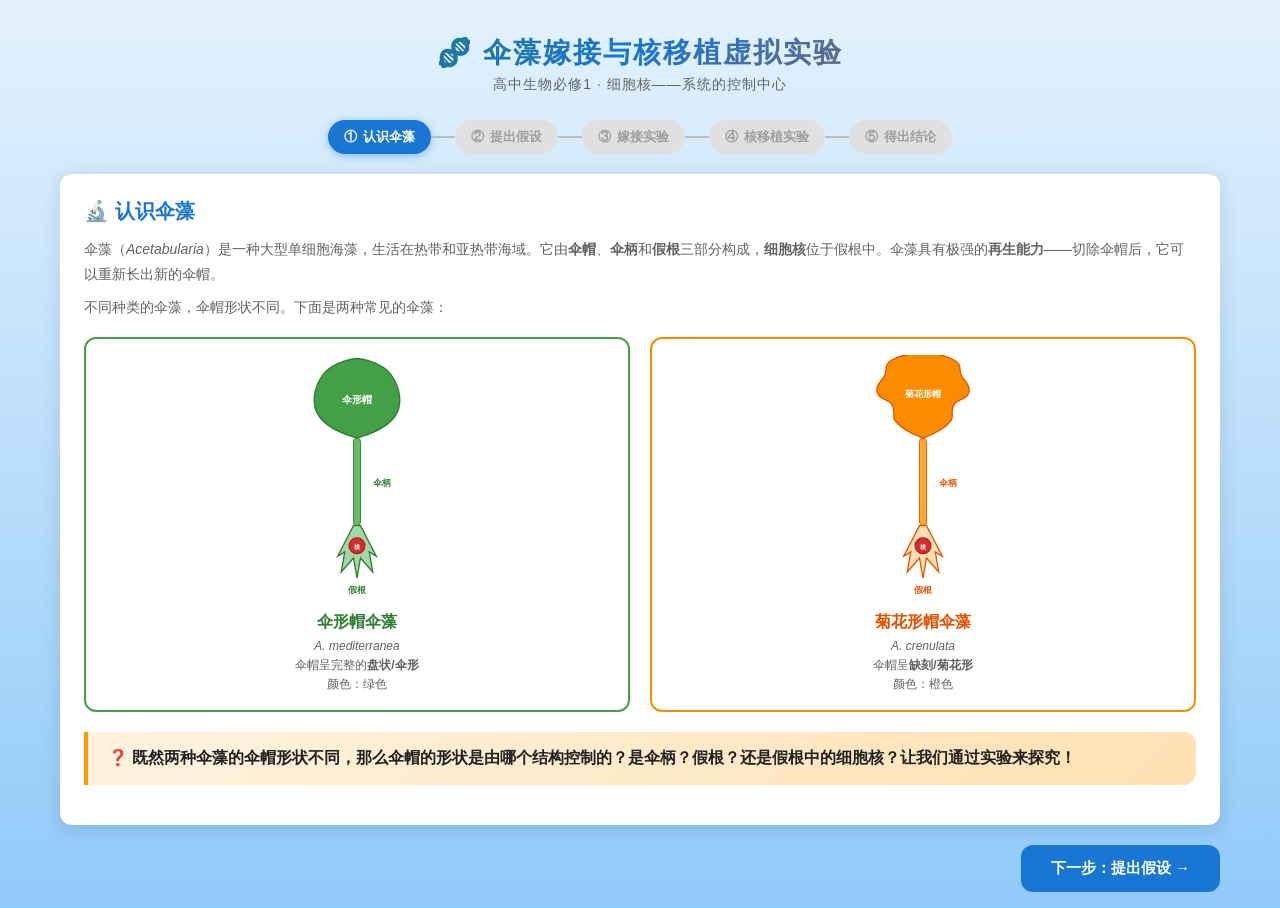
==== index.html @ 0ad78227 "Rename acetalabularia_experiment.html to index.html" ====
<!DOCTYPE html>
<html lang="zh-CN">
<head>
<meta charset="UTF-8">
<meta name="viewport" content="width=device-width, initial-scale=1.0">
<title>伞藻嫁接与核移植虚拟实验</title>
<style>
*{margin:0;padding:0;box-sizing:border-box}
:root{
  --med-primary:#43A047;--med-light:#A5D6A7;--med-dark:#2E7D32;
  --cren-primary:#FB8C00;--cren-light:#FFE0B2;--cren-dark:#E65100;
  --nucleus-color:#D32F2F;--nucleus-stroke:#B71C1C;
  --rhizoid-color:#8D6E63;--rhizoid-stroke:#5D4037;
  --stalk-med:#66BB6A;--stalk-cren:#FFA726;
  --bg-gradient:linear-gradient(180deg,#E3F2FD 0%,#BBDEFB 50%,#90CAF9 100%);
  --card-bg:#FFFFFF;--card-shadow:0 4px 20px rgba(0,0,0,0.12);
  --text-primary:#212121;--text-secondary:#616161;
  --accent:#1976D2;--accent-light:#42A5F5;
  --success:#4CAF50;--error:#F44336;--warning:#FF9800;
  --radius:12px;
}
body{
  font-family:"Microsoft YaHei","PingFang SC","Hiragino Sans GB",sans-serif;
  background:var(--bg-gradient);color:var(--text-primary);
  min-height:100vh;overflow-x:hidden;
}
#app{max-width:1200px;margin:0 auto;padding:16px 20px}
header{text-align:center;padding:18px 0 10px;position:relative}
header h1{
  font-size:28px;font-weight:700;
  background:linear-gradient(135deg,var(--med-dark),var(--accent),var(--cren-dark));
  -webkit-background-clip:text;-webkit-text-fill-color:transparent;
  background-clip:text;letter-spacing:2px;
}
header .subtitle{font-size:14px;color:var(--text-secondary);margin-top:4px;letter-spacing:1px}
#progress-bar{
  display:flex;align-items:center;justify-content:center;
  gap:0;margin:16px auto 20px;max-width:700px;
}
.step-item{
  display:flex;align-items:center;gap:6px;
  padding:8px 16px;border-radius:20px;
  font-size:13px;font-weight:600;cursor:pointer;
  transition:all .3s;background:#E0E0E0;color:#9E9E9E;
  user-select:none;
}
.step-item.active{background:var(--accent);color:#fff;box-shadow:0 2px 8px rgba(25,118,210,0.4)}
.step-item.completed{background:var(--success);color:#fff}
.step-connector{width:24px;height:2px;background:#BDBDBD;flex-shrink:0}
.step-connector.completed{background:var(--success)}
.phase{display:none;animation:fadeIn .4s ease}
.phase.active{display:block}
@keyframes fadeIn{from{opacity:0;transform:translateY(10px)}to{opacity:1;transform:translateY(0)}}
.card{
  background:var(--card-bg);border-radius:var(--radius);
  box-shadow:var(--card-shadow);padding:24px;margin-bottom:16px;
}
.card h2{font-size:20px;margin-bottom:12px;color:var(--accent);display:flex;align-items:center;gap:8px}
.card h3{font-size:16px;margin:12px 0 8px;color:var(--text-primary)}
.card p{font-size:14px;line-height:1.8;color:var(--text-secondary);margin-bottom:8px}
.intro-grid{display:grid;grid-template-columns:1fr 1fr;gap:20px;margin-top:16px}
.organism-card{
  border:2px solid #E0E0E0;border-radius:var(--radius);
  padding:16px;text-align:center;transition:all .3s;
}
.organism-card:hover{border-color:var(--accent);transform:translateY(-2px)}
.organism-card.med{border-color:var(--med-primary)}
.organism-card.cren{border-color:var(--cren-primary)}
.organism-card .name{font-size:16px;font-weight:700;margin:8px 0 4px}
.organism-card.med .name{color:var(--med-dark)}
.organism-card.cren .name{color:var(--cren-dark)}
.organism-card .desc{font-size:12px;color:var(--text-secondary);line-height:1.6}
.question-box{
  background:linear-gradient(135deg,#FFF3E0,#FFE0B2);
  border-left:4px solid var(--warning);border-radius:0 var(--radius) var(--radius) 0;
  padding:16px 20px;margin:16px 0;font-size:16px;font-weight:600;
}
.hypothesis-options{display:flex;flex-direction:column;gap:10px;margin:16px 0}
.hypothesis-opt{
  display:flex;align-items:center;gap:12px;
  padding:14px 18px;border:2px solid #E0E0E0;border-radius:var(--radius);
  cursor:pointer;transition:all .3s;font-size:15px;
}
.hypothesis-opt:hover{border-color:var(--accent-light);background:#E3F2FD}
.hypothesis-opt.selected{border-color:var(--accent);background:#E3F2FD;font-weight:600}
.hypothesis-opt .opt-letter{
  width:32px;height:32px;border-radius:50%;
  display:flex;align-items:center;justify-content:center;
  font-weight:700;font-size:14px;
  background:#E0E0E0;color:#757575;flex-shrink:0;
}
.hypothesis-opt.selected .opt-letter{background:var(--accent);color:#fff}
.hypothesis-feedback{
  padding:14px 18px;border-radius:var(--radius);
  margin-top:12px;font-size:14px;line-height:1.6;
  display:none;
}
.hypothesis-feedback.show{display:block}
.hypothesis-feedback.info{background:#E3F2FD;border:1px solid #90CAF9;color:#1565C0}
.hypothesis-feedback.correct{background:#E8F5E9;border:1px solid #A5D6A7;color:#2E7D32}
.experiment-area{position:relative}
.experiment-layout{display:grid;grid-template-columns:1fr 280px;gap:16px}
.svg-container{
  background:linear-gradient(180deg,#E8F5E9 0%,#C8E6C9 60%,#A5D6A7 100%);
  border-radius:var(--radius);border:2px solid #A5D6A7;
  position:relative;overflow:hidden;min-height:420px;
}
.svg-container svg{width:100%;height:100%}
.toolbar{
  display:flex;flex-direction:column;gap:10px;
}
.tool-btn{
  display:flex;align-items:center;gap:10px;
  padding:12px 16px;border:2px solid #E0E0E0;border-radius:var(--radius);
  cursor:pointer;transition:all .3s;background:#fff;font-size:14px;font-weight:600;
}
.tool-btn:hover{border-color:var(--accent-light);background:#E3F2FD}
.tool-btn.active{border-color:var(--accent);background:#E3F2FD;box-shadow:0 0 0 3px rgba(25,118,210,0.2)}
.tool-btn:disabled{opacity:0.4;cursor:not-allowed;pointer-events:none}
.tool-btn .tool-icon{font-size:22px}
.culture-btn{
  padding:14px;border:2px solid var(--success);border-radius:var(--radius);
  cursor:pointer;background:var(--success);color:#fff;
  font-size:16px;font-weight:700;transition:all .3s;
  display:flex;align-items:center;justify-content:center;gap:8px;
}
.culture-btn:hover{background:#388E3C;transform:scale(1.02)}
.culture-btn:disabled{background:#BDBDBD;border-color:#BDBDBD;cursor:not-allowed;transform:none}
.instruction-box{
  background:#FFF8E1;border:1px solid #FFE082;border-radius:var(--radius);
  padding:12px 16px;margin-top:12px;font-size:13px;line-height:1.6;
  color:#F57F17;
}
.instruction-box .step-indicator{
  display:inline-block;background:var(--warning);color:#fff;
  padding:2px 8px;border-radius:10px;font-size:11px;font-weight:700;
  margin-right:6px;
}
.feedback-toast{
  position:fixed;top:20px;left:50%;transform:translateX(-50%) translateY(-100px);
  padding:12px 24px;border-radius:var(--radius);font-size:14px;font-weight:600;
  z-index:1000;transition:transform .4s ease;box-shadow:0 4px 16px rgba(0,0,0,0.2);
}
.feedback-toast.show{transform:translateX(-50%) translateY(0)}
.feedback-toast.success{background:var(--success);color:#fff}
.feedback-toast.error{background:var(--error);color:#fff}
.feedback-toast.info{background:var(--accent);color:#fff}
.side-panel{display:flex;flex-direction:column;gap:12px}
.log-card{max-height:200px;overflow-y:auto}
.log-card table{width:100%;border-collapse:collapse;font-size:12px}
.log-card th{background:#E3F2FD;padding:6px 8px;text-align:left;font-weight:600;border-bottom:2px solid #90CAF9}
.log-card td{padding:5px 8px;border-bottom:1px solid #E0E0E0;vertical-align:top}
.log-card tr:last-child td{border-bottom:none}
.nav-buttons{display:flex;justify-content:space-between;margin-top:20px;gap:12px}
.nav-btn{
  padding:12px 28px;border:2px solid var(--accent);border-radius:var(--radius);
  cursor:pointer;font-size:15px;font-weight:600;transition:all .3s;
  background:transparent;color:var(--accent);
}
.nav-btn:hover{background:var(--accent);color:#fff}
.nav-btn.primary{background:var(--accent);color:#fff}
.nav-btn.primary:hover{background:#1565C0}
.nav-btn:disabled{opacity:0.4;cursor:not-allowed}
.conclusion-section{margin-top:16px}
.conclusion-question{
  background:#F3E5F5;border-left:4px solid #8E24AA;
  padding:14px 18px;border-radius:0 var(--radius) var(--radius) 0;
  margin:12px 0;font-size:15px;font-weight:600;
}
.conclusion-options{display:flex;flex-wrap:wrap;gap:8px;margin:10px 0}
.conclusion-opt{
  padding:10px 18px;border:2px solid #E0E0E0;border-radius:20px;
  cursor:pointer;font-size:14px;transition:all .3s;
}
.conclusion-opt:hover{border-color:#8E24AA;background:#F3E5F5}
.conclusion-opt.selected{border-color:#8E24AA;background:#8E24AA;color:#fff;font-weight:600}
.conclusion-opt.correct{border-color:var(--success);background:var(--success);color:#fff}
.conclusion-result{
  padding:14px 18px;border-radius:var(--radius);margin-top:10px;
  font-size:14px;line-height:1.6;display:none;
}
.conclusion-result.show{display:block}
.conclusion-result.success{background:#E8F5E9;border:1px solid #A5D6A7;color:#2E7D32}
.conclusion-result.fail{background:#FFEBEE;border:1px solid #EF9A9A;color:#C62828}
.knowledge-section{margin-top:16px}
.knowledge-cards{display:grid;grid-template-columns:1fr 1fr;gap:12px;margin-top:12px}
.knowledge-card{
  border:1px solid #E0E0E0;border-radius:var(--radius);padding:14px;
  cursor:pointer;transition:all .3s;
}
.knowledge-card:hover{border-color:var(--accent);box-shadow:0 2px 8px rgba(0,0,0,0.1)}
.knowledge-card h4{font-size:14px;color:var(--accent);margin-bottom:6px}
.knowledge-card p{font-size:12px;color:var(--text-secondary);line-height:1.5}
.modal-overlay{
  position:fixed;top:0;left:0;width:100%;height:100%;
  background:rgba(0,0,0,0.5);z-index:2000;
  display:none;align-items:center;justify-content:center;
}
.modal-overlay.show{display:flex}
.modal-content{
  background:#fff;border-radius:var(--radius);padding:28px;
  max-width:560px;width:90%;max-height:80vh;overflow-y:auto;
  box-shadow:0 8px 32px rgba(0,0,0,0.3);animation:modalIn .3s ease;
}
@keyframes modalIn{from{opacity:0;transform:scale(0.9)}to{opacity:1;transform:scale(1)}}
.modal-content h3{font-size:18px;color:var(--accent);margin-bottom:12px}
.modal-content p{font-size:14px;line-height:1.8;color:var(--text-secondary);margin-bottom:8px}
.modal-close{
  display:block;margin:16px auto 0;padding:10px 28px;
  background:var(--accent);color:#fff;border:none;border-radius:var(--radius);
  cursor:pointer;font-size:14px;font-weight:600;
}
.modal-close:hover{background:#1565C0}
.svg-label{
  font-size:13px;font-weight:600;fill:#424242;
  pointer-events:none;user-select:none;
}
.svg-label-sm{font-size:11px;fill:#757575;pointer-events:none;user-select:none}
.draggable{cursor:grab}
.draggable:active{cursor:grabbing}
.detached{animation:detachPop .3s ease}
@keyframes detachPop{0%{transform:scale(1)}50%{transform:scale(1.1)}100%{transform:scale(1)}}
.highlight-pulse{animation:pulse 1s infinite}
@keyframes pulse{0%,100%{opacity:1}50%{opacity:0.5}}
.regrow-cap{animation:regrow 2s ease forwards}
@keyframes regrow{0%{transform:scaleY(0);opacity:0}40%{opacity:1}100%{transform:scaleY(1);opacity:1}}
.regrow-nucleus{animation:regrowN 1s ease forwards}
@keyframes regrowN{0%{transform:scale(0);opacity:0}100%{transform:scale(1);opacity:1}}
.cut-line{animation:cutFlash .5s ease}
@keyframes cutFlash{0%{opacity:0}30%{opacity:1}100%{opacity:0}}
.principle-diagram{
  background:linear-gradient(135deg,#E8EAF6,#C5CAE9);
  border-radius:var(--radius);padding:16px;text-align:center;
  margin-top:12px;
}
.principle-diagram img{max-width:100%;height:auto}
.principle-text{font-size:13px;color:#283593;line-height:1.6;margin-top:8px;font-weight:600}
.result-banner{
  padding:16px;border-radius:var(--radius);margin:12px 0;
  font-size:15px;font-weight:600;text-align:center;
  animation:fadeIn .5s ease;
}
.result-banner.graft{background:#E8F5E9;border:2px solid #66BB6A;color:#2E7D32}
.result-banner.nuclear{background:#FFF3E0;border:2px solid #FFB74D;color:#E65100}
.water-bubble{
  position:absolute;border-radius:50%;background:rgba(255,255,255,0.15);
  animation:bubble 4s infinite ease-in-out;pointer-events:none;
}
@keyframes bubble{0%,100%{transform:translateY(0) scale(1);opacity:0.3}50%{transform:translateY(-20px) scale(1.1);opacity:0.6}}
</style>
</head>
<body>
<div id="app">
  <header>
    <h1>🧬 伞藻嫁接与核移植虚拟实验</h1>
    <div class="subtitle">高中生物必修1 · 细胞核——系统的控制中心</div>
  </header>

  <div id="progress-bar">
    <div class="step-item active" data-step="0" onclick="goToPhase(0)"><span>①</span> 认识伞藻</div>
    <div class="step-connector"></div>
    <div class="step-item" data-step="1" onclick="goToPhase(1)"><span>②</span> 提出假设</div>
    <div class="step-connector"></div>
    <div class="step-item" data-step="2" onclick="goToPhase(2)"><span>③</span> 嫁接实验</div>
    <div class="step-connector"></div>
    <div class="step-item" data-step="3" onclick="goToPhase(3)"><span>④</span> 核移植实验</div>
    <div class="step-connector"></div>
    <div class="step-item" data-step="4" onclick="goToPhase(4)"><span>⑤</span> 得出结论</div>
  </div>

  <!-- Phase 0: Introduction -->
  <section id="phase-0" class="phase active">
    <div class="card">
      <h2>🔬 认识伞藻</h2>
      <p>伞藻（<i>Acetabularia</i>）是一种大型单细胞海藻，生活在热带和亚热带海域。它由<strong>伞帽</strong>、<strong>伞柄</strong>和<strong>假根</strong>三部分构成，<strong>细胞核</strong>位于假根中。伞藻具有极强的<strong>再生能力</strong>——切除伞帽后，它可以重新长出新的伞帽。</p>
      <p>不同种类的伞藻，伞帽形状不同。下面是两种常见的伞藻：</p>
      <div class="intro-grid">
        <div class="organism-card med">
          <svg viewBox="0 0 160 280" width="140" height="245">
            <g transform="translate(80,0)">
              <path d="M0,95 C-5,93 -42,85 -48,60 C-52,42 -42,22 -30,14 C-20,8 -10,5 0,4 C10,5 20,8 30,14 C42,22 52,42 48,60 C42,85 5,93 0,95 Z" fill="var(--med-primary)" stroke="var(--med-dark)" stroke-width="1.5"/>
              <text x="0" y="55" text-anchor="middle" fill="#fff" font-size="11" font-weight="700" pointer-events="none">伞形帽</text>
              <rect x="-4" y="95" width="8" height="100" rx="4" fill="var(--stalk-med)" stroke="var(--med-dark)" stroke-width="1"/>
              <text x="18" y="150" fill="var(--med-dark)" font-size="10" font-weight="600" pointer-events="none">伞柄</text>
              <path d="M-4,195 L-22,230 L-14,225 L-18,248 L-4,232 L0,255 L4,232 L18,248 L14,225 L22,230 L4,195 Z" fill="var(--med-light)" stroke="var(--med-dark)" stroke-width="1.5"/>
              <circle cx="0" cy="218" r="9" fill="var(--nucleus-color)" stroke="var(--nucleus-stroke)" stroke-width="1.5"/>
              <text x="0" y="222" text-anchor="middle" fill="#fff" font-size="7" font-weight="700" pointer-events="none">核</text>
              <text x="0" y="272" text-anchor="middle" fill="var(--med-dark)" font-size="10" font-weight="600" pointer-events="none">假根</text>
            </g>
          </svg>
          <div class="name" style="color:var(--med-dark)">伞形帽伞藻</div>
          <div class="desc"><i>A. mediterranea</i><br>伞帽呈完整的<strong>盘状/伞形</strong><br>颜色：绿色</div>
        </div>
        <div class="organism-card cren">
          <svg viewBox="0 0 160 280" width="140" height="245">
            <g transform="translate(80,0)">
              <path d="M0,95 C-4,93 -22,88 -32,75 C-36,70 -30,64 -36,56 C-40,50 -48,52 -52,44 C-55,36 -48,30 -44,24 C-40,18 -46,12 -36,6 C-26,0 -12,-2 0,-3 C12,-2 26,0 36,6 C46,12 40,18 44,24 C48,30 55,36 52,44 C48,52 40,50 36,56 C30,64 36,70 32,75 C22,88 4,93 0,95 Z" fill="var(--cren-primary)" stroke="var(--cren-dark)" stroke-width="1.5"/>
              <text x="0" y="48" text-anchor="middle" fill="#fff" font-size="10" font-weight="700" pointer-events="none">菊花形帽</text>
              <rect x="-4" y="95" width="8" height="100" rx="4" fill="var(--stalk-cren)" stroke="var(--cren-dark)" stroke-width="1"/>
              <text x="18" y="150" fill="var(--cren-dark)" font-size="10" font-weight="600" pointer-events="none">伞柄</text>
              <path d="M-4,195 L-22,230 L-14,225 L-18,248 L-4,232 L0,255 L4,232 L18,248 L14,225 L22,230 L4,195 Z" fill="var(--cren-light)" stroke="var(--cren-dark)" stroke-width="1.5"/>
              <circle cx="0" cy="218" r="9" fill="var(--nucleus-color)" stroke="var(--nucleus-stroke)" stroke-width="1.5"/>
              <text x="0" y="222" text-anchor="middle" fill="#fff" font-size="7" font-weight="700" pointer-events="none">核</text>
              <text x="0" y="272" text-anchor="middle" fill="var(--cren-dark)" font-size="10" font-weight="600" pointer-events="none">假根</text>
            </g>
          </svg>
          <div class="name" style="color:var(--cren-dark)">菊花形帽伞藻</div>
          <div class="desc"><i>A. crenulata</i><br>伞帽呈<strong>缺刻/菊花形</strong><br>颜色：橙色</div>
        </div>
      </div>
      <div class="question-box" style="margin-top:20px">
        ❓ 既然两种伞藻的伞帽形状不同，那么<strong>伞帽的形状是由哪个结构控制的？</strong>是伞柄？假根？还是假根中的细胞核？让我们通过实验来探究！
      </div>
    </div>
    <div class="nav-buttons">
      <div></div>
      <button class="nav-btn primary" onclick="goToPhase(1)">下一步：提出假设 →</button>
    </div>
  </section>

  <!-- Phase 1: Hypothesis -->
  <section id="phase-1" class="phase">
    <div class="card">
      <h2>💡 提出假设</h2>
      <p>根据对伞藻结构的观察，请你对"伞帽形状由哪个结构控制"这一问题作出假设：</p>
      <div class="question-box">伞藻"帽"的形状是由哪个结构控制的？</div>
      <div class="hypothesis-options" id="hypothesis-options">
        <div class="hypothesis-opt" data-value="stalk" onclick="selectHypothesis(this)">
          <div class="opt-letter">A</div>
          <span>伞柄决定——伞帽的形状由伞柄控制</span>
        </div>
        <div class="hypothesis-opt" data-value="rhizoid" onclick="selectHypothesis(this)">
          <div class="opt-letter">B</div>
          <span>假根决定——伞帽的形状由假根控制</span>
        </div>
        <div class="hypothesis-opt" data-value="nucleus" onclick="selectHypothesis(this)">
          <div class="opt-letter">C</div>
          <span>细胞核决定——伞帽的形状由假根中的细胞核控制</span>
        </div>
      </div>
      <div id="hypothesis-feedback" class="hypothesis-feedback"></div>
    </div>
    <div class="nav-buttons">
      <button class="nav-btn" onclick="goToPhase(0)">← 上一步</button>
      <button class="nav-btn primary" id="hypothesis-next-btn" onclick="goToPhase(2)" disabled>下一步：嫁接实验 →</button>
    </div>
  </section>

  <!-- Phase 2: Grafting Experiment -->
  <section id="phase-2" class="phase">
    <div class="card">
      <h2>✂️ 嫁接实验</h2>
      <p>请使用<strong>手术刀</strong>切除伞帽和伞柄，然后将伞柄<strong>交叉嫁接</strong>到另一种伞藻的假根上，观察再生结果。</p>
      <div class="experiment-layout">
        <div class="experiment-area">
          <div class="svg-container" id="graft-svg-container">
            <svg id="graft-svg" viewBox="0 -15 800 455" preserveAspectRatio="xMidYMid meet"></svg>
          </div>
          <div class="instruction-box" id="graft-instruction">
            <span class="step-indicator">提示</span>
            <span id="graft-instruction-text">请选择"手术刀"工具，然后点击伞藻的伞帽进行切除。</span>
          </div>
        </div>
        <div class="side-panel">
          <div class="toolbar" id="graft-toolbar">
            <div class="tool-btn" id="graft-scalpel" onclick="selectGraftTool('scalpel')">
              <span class="tool-icon">🔪</span> 手术刀（切割）
            </div>
            <div class="tool-btn" id="graft-forceps" onclick="selectGraftTool('forceps')">
              <span class="tool-icon">🪡</span> 镊子（拖拽）
            </div>
            <button class="culture-btn" id="graft-culture-btn" onclick="graftCulture()" disabled>
              🧫 培养，观察再生
            </button>
          </div>
          <div class="card log-card">
            <h3>📋 实验记录</h3>
            <table id="graft-log-table">
              <thead><tr><th>步骤</th><th>操作</th><th>结果</th></tr></thead>
              <tbody id="graft-log-body"></tbody>
            </table>
          </div>
        </div>
      </div>
      <div id="graft-result" style="display:none"></div>
    </div>
    <div class="nav-buttons">
      <button class="nav-btn" onclick="goToPhase(1)">← 上一步</button>
      <button class="nav-btn primary" id="graft-next-btn" onclick="goToPhase(3)" disabled>下一步：核移植实验 →</button>
    </div>
  </section>

  <!-- Phase 3: Nuclear Transplant -->
  <section id="phase-3" class="phase">
    <div class="card">
      <h2>🔬 核移植实验</h2>
      <p>嫁接实验表明伞帽形状由假根决定，但假根中除细胞核外还有细胞质。为进一步探究是<strong>细胞核</strong>还是<strong>细胞质</strong>起决定作用，请进行核移植实验。</p>
      <div class="experiment-layout">
        <div class="experiment-area">
          <div class="svg-container" id="nuclear-svg-container">
            <svg id="nuclear-svg" viewBox="0 -15 800 455" preserveAspectRatio="xMidYMid meet"></svg>
          </div>
          <div class="instruction-box" id="nuclear-instruction">
            <span class="step-indicator">提示</span>
            <span id="nuclear-instruction-text">请选择"手术刀"切除伞帽，再用"镊子"取出细胞核进行移植。</span>
          </div>
        </div>
        <div class="side-panel">
          <div class="toolbar" id="nuclear-toolbar">
            <div class="tool-btn" id="nuclear-scalpel" onclick="selectNuclearTool('scalpel')">
              <span class="tool-icon">🔪</span> 手术刀（切除伞帽）
            </div>
            <div class="tool-btn" id="nuclear-forceps" onclick="selectNuclearTool('forceps')">
              <span class="tool-icon">🪡</span> 镊子（取出/移植核）
            </div>
            <button class="culture-btn" id="nuclear-culture-btn" onclick="nuclearCulture()" disabled>
              🧫 培养，观察再生
            </button>
          </div>
          <div class="card log-card">
            <h3>📋 实验记录</h3>
            <table id="nuclear-log-table">
              <thead><tr><th>步骤</th><th>操作</th><th>结果</th></tr></thead>
              <tbody id="nuclear-log-body"></tbody>
            </table>
          </div>
        </div>
      </div>
      <div id="nuclear-result" style="display:none"></div>
    </div>
    <div class="nav-buttons">
      <button class="nav-btn" onclick="goToPhase(2)">← 上一步</button>
      <button class="nav-btn primary" id="nuclear-next-btn" onclick="goToPhase(4)" disabled>下一步：得出结论 →</button>
    </div>
  </section>

  <!-- Phase 4: Conclusion -->
  <section id="phase-4" class="phase">
    <div class="card">
      <h2>📝 得出结论</h2>
      <p>根据嫁接实验和核移植实验的结果，请总结你的发现：</p>

      <div class="conclusion-section">
        <div class="conclusion-question">结论一：嫁接实验表明，伞帽形态由____决定。</div>
        <div class="conclusion-options" id="conclusion1-options">
          <div class="conclusion-opt" data-value="stalk" onclick="selectConclusion(1,this)">伞柄</div>
          <div class="conclusion-opt" data-value="rhizoid" onclick="selectConclusion(1,this)">假根</div>
          <div class="conclusion-opt" data-value="nucleus" onclick="selectConclusion(1,this)">细胞核</div>
        </div>
        <div id="conclusion1-result" class="conclusion-result"></div>
      </div>

      <div class="conclusion-section">
        <div class="conclusion-question">结论二：核移植实验进一步证明，伞帽形态由____决定，即____是控制细胞代谢和遗传的中心。</div>
        <div class="conclusion-options" id="conclusion2-options">
          <div class="conclusion-opt" data-value="cytoplasm" onclick="selectConclusion(2,this)">细胞质</div>
          <div class="conclusion-opt" data-value="nucleus" onclick="selectConclusion(2,this)">细胞核</div>
        </div>
        <div id="conclusion2-result" class="conclusion-result"></div>
      </div>

      <div id="final-conclusion" style="display:none" class="card" >
        <h2 style="color:var(--success)">🎉 实验结论</h2>
        <p style="font-size:16px;font-weight:700;color:#2E7D32;line-height:2">
          通过嫁接实验和核移植实验，我们证明了：<br>
          ✅ 伞帽的形态由<strong>假根</strong>决定（嫁接实验）；<br>
          ✅ 进一步由假根中的<strong>细胞核</strong>决定（核移植实验）；<br>
          ✅ <strong>细胞核是控制细胞代谢和遗传的中心</strong>。
        </p>
      </div>
    </div>

    <div class="card">
      <h2>📚 原理阐释与知识拓展</h2>
      <div class="principle-diagram">
        <img src="https://bkw-legacy-1253158545.cos.ap-guangzhou.myqcloud.com/tr/prepare/2020-10-06/IHYKiRpYRU6EhD3AWJ_yFw.png" alt="细胞核结构模式图" style="max-width:100%;height:auto;image-rendering:-webkit-optimize-contrast;image-rendering:crisp-edges;" width="380">
        <div class="principle-text">细胞核是遗传信息库，是细胞代谢和遗传的控制中心。<br>细胞核中的DNA携带遗传信息，控制蛋白质的合成，从而控制细胞的代谢和遗传。</div>
      </div>

      <h3 style="margin-top:16px">🔗 其他验证细胞核功能的经典实验</h3>
      <div class="knowledge-cards">
        <div class="knowledge-card" onclick="showKnowledge('axolotl')">
          <h4>🦎 美西螈核移植实验</h4>
          <p>将美西螈受精卵的核移入去核卵中，发育成个体，证明核决定发育方向。</p>
        </div>
        <div class="knowledge-card" onclick="showKnowledge('salamander')">
          <h4>🐸 蝾螈受精卵横缢实验</h4>
          <p>将蝾螈受精卵横缢为有核和无核两半，有核半能分裂，无核半不能。</p>
        </div>
        <div class="knowledge-card" onclick="showKnowledge('amoeba')">
          <h4>🦠 变形虫切割实验</h4>
          <p>切割变形虫为有核和无核两部分，有核部分能生长分裂，无核部分死亡。</p>
        </div>
        <div class="knowledge-card" onclick="showKnowledge('summary')">
          <h4>📋 细胞核功能总结</h4>
          <p>综合多个实验证据，归纳细胞核作为控制中心的功能。</p>
        </div>
      </div>
    </div>

    <div class="nav-buttons">
      <button class="nav-btn" onclick="goToPhase(3)">← 上一步</button>
      <button class="nav-btn primary" onclick="resetExperiment()">🔄 重新实验</button>
    </div>
  </section>
</div>

<div class="modal-overlay" id="knowledge-modal">
  <div class="modal-content">
    <h3 id="modal-title"></h3>
    <div id="modal-body"></div>
    <button class="modal-close" onclick="closeModal()">关闭</button>
  </div>
</div>

<div class="feedback-toast" id="toast"></div>

<script>
var PHASE_INTRO=0,PHASE_HYPOTHESIS=1,PHASE_GRAFT=2,PHASE_NUCLEAR=3,PHASE_CONCLUSION=4;
var currentPhase=0;
var hypothesisValue=null;
var conclusion1Value=null,conclusion2Value=null;

var graftState={
  tool:null,
  medCapOn:true,crenCapOn:true,
  medStalkOn:true,crenStalkOn:true,
  medStalkOrigin:'med',crenStalkOrigin:'cren',
  medGrafted:false,crenGrafted:false,
  medStalkUsed:false,crenStalkUsed:false,
  cultured:false,
  step:0,
  logs:[]
};

var nuclearState={
  tool:null,
  medCapOn:true,crenCapOn:true,
  medNucleusIn:true,crenNucleusIn:true,
  medNucleusOrigin:'med',crenNucleusOrigin:'cren',
  medNucleusTransplanted:false,crenNucleusTransplanted:false,
  medNucleusUsed:false,crenNucleusUsed:false,
  medNucleusOut:false,crenNucleusOut:false,
  cultured:false,
  step:0,
  logs:[]
};

var dragInfo=null;

function goToPhase(phase){
  if(phase<0||phase>4)return;
  currentPhase=phase;
  document.querySelectorAll('.phase').forEach(function(el){el.classList.remove('active')});
  document.getElementById('phase-'+phase).classList.add('active');
  document.querySelectorAll('.step-item').forEach(function(el){
    var s=parseInt(el.dataset.step);
    el.classList.remove('active','completed');
    if(s<phase)el.classList.add('completed');
    else if(s===phase)el.classList.add('active');
  });
  document.querySelectorAll('.step-connector').forEach(function(el,i){
    el.classList.toggle('completed',i<phase);
  });
  if(phase===PHASE_GRAFT)initGraftExperiment();
  if(phase===PHASE_NUCLEAR)initNuclearExperiment();
  window.scrollTo({top:0,behavior:'smooth'});
}

function selectHypothesis(el){
  document.querySelectorAll('.hypothesis-opt').forEach(function(o){o.classList.remove('selected')});
  el.classList.add('selected');
  hypothesisValue=el.dataset.value;
  var fb=document.getElementById('hypothesis-feedback');
  fb.classList.add('show');
  if(hypothesisValue==='stalk'){
    fb.className='hypothesis-feedback show info';
    fb.innerHTML='💡 你假设伞柄决定伞帽形状。让我们通过嫁接实验来验证——如果伞柄决定帽形，那么交换伞柄后，帽形应该随伞柄改变。';
  }else if(hypothesisValue==='rhizoid'){
    fb.className='hypothesis-feedback show info';
    fb.innerHTML='💡 你假设假根决定伞帽形状。嫁接实验可以初步验证这一点——如果假根决定帽形，交换伞柄后帽形应随假根不变。但假根中还有细胞质，需核移植实验进一步确认。';
  }else{
    fb.className='hypothesis-feedback show info';
    fb.innerHTML='💡 你假设细胞核决定伞帽形状。这需要两个实验来验证：嫁接实验先证明假根（含核）起决定作用，核移植实验再精确证明是细胞核而非细胞质。';
  }
  document.getElementById('hypothesis-next-btn').disabled=false;
}

function showToast(msg,type){
  var t=document.getElementById('toast');
  t.textContent=msg;
  t.className='feedback-toast '+type+' show';
  setTimeout(function(){t.classList.remove('show')},2500);
}

function addLog(tableBodyId,step,action,result){
  var tbody=document.getElementById(tableBodyId);
  var tr=document.createElement('tr');
  tr.innerHTML='<td>'+step+'</td><td>'+action+'</td><td>'+result+'</td>';
  tbody.appendChild(tr);
  var card=tbody.closest('.log-card');
  if(card)card.scrollTop=card.scrollHeight;
}

function createMedCapPath(cx,cy,scale){
  var s=scale||1;
  var p='M '+(cx)+','+(cy)+
    ' C '+(cx-5*s)+','+(cy-2*s)+' '+(cx-42*s)+','+(cy-10*s)+' '+(cx-48*s)+','+(cy-35*s)+
    ' C '+(cx-52*s)+','+(cy-50*s)+' '+(cx-42*s)+','+(cy-68*s)+' '+(cx-30*s)+','+(cy-75*s)+
    ' C '+(cx-20*s)+','+(cy-80*s)+' '+(cx-10*s)+','+(cy-82*s)+' '+(cx)+','+(cy-83*s)+
    ' C '+(cx+10*s)+','+(cy-82*s)+' '+(cx+20*s)+','+(cy-80*s)+' '+(cx+30*s)+','+(cy-75*s)+
    ' C '+(cx+42*s)+','+(cy-68*s)+' '+(cx+52*s)+','+(cy-50*s)+' '+(cx+48*s)+','+(cy-35*s)+
    ' C '+(cx+42*s)+','+(cy-10*s)+' '+(cx+5*s)+','+(cy-2*s)+' '+(cx)+','+(cy)+' Z';
  return p;
}

function createCrenCapPath(cx,cy,scale){
  var s=scale||1;
  var p='M '+(cx)+','+(cy)+
    ' C '+(cx-4*s)+','+(cy-2*s)+' '+(cx-22*s)+','+(cy-8*s)+' '+(cx-32*s)+','+(cy-20*s)+
    ' C '+(cx-36*s)+','+(cy-24*s)+' '+(cx-30*s)+','+(cy-30*s)+' '+(cx-36*s)+','+(cy-38*s)+
    ' C '+(cx-40*s)+','+(cy-44*s)+' '+(cx-48*s)+','+(cy-42*s)+' '+(cx-52*s)+','+(cy-50*s)+
    ' C '+(cx-55*s)+','+(cy-56*s)+' '+(cx-48*s)+','+(cy-62*s)+' '+(cx-44*s)+','+(cy-68*s)+
    ' C '+(cx-40*s)+','+(cy-73*s)+' '+(cx-46*s)+','+(cy-78*s)+' '+(cx-36*s)+','+(cy-83*s)+
    ' C '+(cx-26*s)+','+(cy-88*s)+' '+(cx-12*s)+','+(cy-90*s)+' '+(cx)+','+(cy-91*s)+
    ' C '+(cx+12*s)+','+(cy-90*s)+' '+(cx+26*s)+','+(cy-88*s)+' '+(cx+36*s)+','+(cy-83*s)+
    ' C '+(cx+46*s)+','+(cy-78*s)+' '+(cx+40*s)+','+(cy-73*s)+' '+(cx+44*s)+','+(cy-68*s)+
    ' C '+(cx+48*s)+','+(cy-62*s)+' '+(cx+55*s)+','+(cy-56*s)+' '+(cx+52*s)+','+(cy-50*s)+
    ' C '+(cx+48*s)+','+(cy-42*s)+' '+(cx+40*s)+','+(cy-44*s)+' '+(cx+36*s)+','+(cy-38*s)+
    ' C '+(cx+30*s)+','+(cy-30*s)+' '+(cx+36*s)+','+(cy-24*s)+' '+(cx+32*s)+','+(cy-20*s)+
    ' C '+(cx+22*s)+','+(cy-8*s)+' '+(cx+4*s)+','+(cy-2*s)+' '+(cx)+','+(cy)+' Z';
  return p;
}

function createRhizoidPath(cx,cy){
  return 'M '+(cx-4)+','+(cy)+
    ' L '+(cx-22)+','+(cy+35)+' L '+(cx-14)+','+(cy+30)+
    ' L '+(cx-18)+','+(cy+53)+' L '+(cx-4)+','+(cy+37)+
    ' L '+(cx)+','+(cy+60)+' L '+(cx+4)+','+(cy+37)+
    ' L '+(cx+18)+','+(cy+53)+' L '+(cx+14)+','+(cy+30)+
    ' L '+(cx+22)+','+(cy+35)+' L '+(cx+4)+','+(cy)+' Z';
}

function createStalkRect(cx,topY,height){
  var h=height||100;
  return {x:cx-4,y:topY,width:8,height:h,rx:4};
}

function initGraftExperiment(){
  var svg=document.getElementById('graft-svg');
  svg.innerHTML='';
  graftState={
    tool:null,medCapOn:true,crenCapOn:true,
    medStalkOn:true,crenStalkOn:true,
    medStalkOrigin:'med',crenStalkOrigin:'cren',
    medGrafted:false,crenGrafted:false,
    medStalkUsed:false,crenStalkUsed:false,
    cultured:false,step:0,logs:[]
  };
  document.getElementById('graft-log-body').innerHTML='';
  document.getElementById('graft-culture-btn').disabled=true;
  document.getElementById('graft-next-btn').disabled=true;
  document.getElementById('graft-result').style.display='none';
  document.getElementById('graft-result').innerHTML='';
  document.querySelectorAll('#graft-toolbar .tool-btn').forEach(function(b){b.classList.remove('active');b.disabled=false});
  updateGraftInstruction();
  renderGraftSVG();
}

function renderGraftSVG(){
  var svg=document.getElementById('graft-svg');
  svg.innerHTML='';

  var defs=document.createElementNS('http://www.w3.org/2000/svg','defs');
  var filter=document.createElementNS('http://www.w3.org/2000/svg','filter');
  filter.setAttribute('id','shadow');
  filter.innerHTML='<feDropShadow dx="1" dy="2" stdDeviation="2" flood-opacity="0.15"/>';
  defs.appendChild(filter);
  svg.appendChild(defs);

  var bg=document.createElementNS('http://www.w3.org/2000/svg','rect');
  bg.setAttribute('x','0');bg.setAttribute('y','-15');bg.setAttribute('width','800');bg.setAttribute('height','455');bg.setAttribute('fill','transparent');
  svg.appendChild(bg);

  var medX=200,crenX=600,topY=80;

  var medLabel=document.createElementNS('http://www.w3.org/2000/svg','text');
  medLabel.setAttribute('x',medX);medLabel.setAttribute('y',30);
  medLabel.setAttribute('text-anchor','middle');medLabel.setAttribute('class','svg-label');
  medLabel.setAttribute('fill','var(--med-dark)');medLabel.setAttribute('font-size','14');
  medLabel.textContent='伞形帽伞藻 (A)';
  svg.appendChild(medLabel);

  var crenLabel=document.createElementNS('http://www.w3.org/2000/svg','text');
  crenLabel.setAttribute('x',crenX);crenLabel.setAttribute('y',30);
  crenLabel.setAttribute('text-anchor','middle');crenLabel.setAttribute('class','svg-label');
  crenLabel.setAttribute('fill','var(--cren-dark)');crenLabel.setAttribute('font-size','14');
  crenLabel.textContent='菊花形帽伞藻 (B)';
  svg.appendChild(crenLabel);

  drawGraftOrganism(svg,medX,topY,'med');
  drawGraftOrganism(svg,crenX,topY,'cren');

  if((!graftState.medStalkOn&&!graftState.medStalkUsed)||
     (!graftState.crenStalkOn&&!graftState.crenStalkUsed)){
    drawDetachedParts(svg);
  }

  if(graftState.cultured){
    drawRegeneratedCaps(svg);
  }
}

function drawGraftOrganism(svg,cx,topY,species){
  var isMed=species==='med';
  var capOn=isMed?graftState.medCapOn:graftState.crenCapOn;
  var stalkOn=isMed?graftState.medStalkOn:graftState.crenStalkOn;
  var grafted=isMed?graftState.medGrafted:graftState.crenGrafted;
  var stalkOrigin=isMed?graftState.medStalkOrigin:graftState.crenStalkOrigin;

  var rhizoidTop=topY+180;
  var stalkTop=topY+80;
  var stalkH=rhizoidTop-stalkTop;

  if(capOn&&!graftState.cultured){
    var capG=document.createElementNS('http://www.w3.org/2000/svg','g');
    capG.setAttribute('class','draggable');
    capG.setAttribute('data-type','cap');capG.setAttribute('data-species',species);
    capG.setAttribute('filter','url(#shadow)');

    var capPath=document.createElementNS('http://www.w3.org/2000/svg','path');
    if(isMed){
      capPath.setAttribute('d',createMedCapPath(cx,topY+80));
      capPath.setAttribute('fill','var(--med-primary)');capPath.setAttribute('stroke','var(--med-dark)');
    }else{
      capPath.setAttribute('d',createCrenCapPath(cx,topY+80));
      capPath.setAttribute('fill','var(--cren-primary)');capPath.setAttribute('stroke','var(--cren-dark)');
    }
    capPath.setAttribute('stroke-width','2');
    capG.appendChild(capPath);

    var capText=document.createElementNS('http://www.w3.org/2000/svg','text');
    capText.setAttribute('x',cx);capText.setAttribute('y',topY+40);
    capText.setAttribute('text-anchor','middle');capText.setAttribute('fill','#fff');
    capText.setAttribute('font-size','11');capText.setAttribute('font-weight','700');
    capText.setAttribute('pointer-events','none');
    capText.textContent=isMed?'伞形帽':'菊花形帽';
    capG.appendChild(capText);

    if(graftState.tool==='scalpel'){
      capG.style.cursor='pointer';
      capG.onmousedown=function(e){onGraftComponentClick(e,'cap',species)};
    }
    svg.appendChild(capG);
  }

  if(stalkOn||grafted){
    var sG=document.createElementNS('http://www.w3.org/2000/svg','g');
    var actualStalkTop=stalkTop;
    var actualStalkH=stalkH;

    if(!grafted&&stalkOn&&graftState.tool==='scalpel'&&!graftState.cultured){
      sG.setAttribute('class','draggable');
      sG.style.cursor='pointer';
      sG.onmousedown=function(e){onGraftComponentClick(e,'stalk',species)};
    }

    var sRect=createStalkRect(cx,actualStalkTop,actualStalkH);
    var stalkEl=document.createElementNS('http://www.w3.org/2000/svg','rect');
    stalkEl.setAttribute('x',sRect.x);stalkEl.setAttribute('y',sRect.y);
    stalkEl.setAttribute('width',sRect.width);stalkEl.setAttribute('height',sRect.height);
    stalkEl.setAttribute('rx',sRect.rx);
    var sOrigin=grafted?stalkOrigin:species;
    stalkEl.setAttribute('fill',sOrigin==='med'?'var(--stalk-med)':'var(--stalk-cren)');
    stalkEl.setAttribute('stroke',sOrigin==='med'?'var(--med-dark)':'var(--cren-dark)');
    stalkEl.setAttribute('stroke-width','1');
    sG.appendChild(stalkEl);

    if(grafted){
      var originLabel=document.createElementNS('http://www.w3.org/2000/svg','text');
      originLabel.setAttribute('x',cx+14);originLabel.setAttribute('y',actualStalkTop+actualStalkH/2);
      originLabel.setAttribute('fill',sOrigin==='med'?'var(--med-dark)':'var(--cren-dark)');
      originLabel.setAttribute('font-size','9');originLabel.setAttribute('font-weight','600');
      originLabel.setAttribute('pointer-events','none');
      originLabel.textContent='←'+(sOrigin==='med'?'A柄':'B柄');
      sG.appendChild(originLabel);
    }

    svg.appendChild(sG);
  }

  var rhizoidG=document.createElementNS('http://www.w3.org/2000/svg','g');
  rhizoidG.setAttribute('filter','url(#shadow)');

  var rhizoidPath=document.createElementNS('http://www.w3.org/2000/svg','path');
  rhizoidPath.setAttribute('d',createRhizoidPath(cx,rhizoidTop));
  rhizoidPath.setAttribute('fill',isMed?'var(--med-light)':'var(--cren-light)');
  rhizoidPath.setAttribute('stroke',isMed?'var(--med-dark)':'var(--cren-dark)');
  rhizoidPath.setAttribute('stroke-width','2');
  rhizoidG.appendChild(rhizoidPath);

  var nucleusEl=document.createElementNS('http://www.w3.org/2000/svg','circle');
  nucleusEl.setAttribute('cx',cx);nucleusEl.setAttribute('cy',rhizoidTop+22);
  nucleusEl.setAttribute('r','9');nucleusEl.setAttribute('fill','var(--nucleus-color)');
  nucleusEl.setAttribute('stroke','var(--nucleus-stroke)');nucleusEl.setAttribute('stroke-width','1.5');
  rhizoidG.appendChild(nucleusEl);

  var nText=document.createElementNS('http://www.w3.org/2000/svg','text');
  nText.setAttribute('x',cx);nText.setAttribute('y',rhizoidTop+26);
  nText.setAttribute('text-anchor','middle');nText.setAttribute('fill','#fff');
  nText.setAttribute('font-size','7');nText.setAttribute('font-weight','700');
  nText.setAttribute('pointer-events','none');
  nText.textContent='核';
  rhizoidG.appendChild(nText);

  svg.appendChild(rhizoidG);

  var rLabel=document.createElementNS('http://www.w3.org/2000/svg','text');
  rLabel.setAttribute('x',cx);rLabel.setAttribute('y',rhizoidTop+75);
  rLabel.setAttribute('text-anchor','middle');rLabel.setAttribute('fill','var(--rhizoid-stroke)');
  rLabel.setAttribute('font-size','11');rLabel.setAttribute('font-weight','600');
  rLabel.setAttribute('pointer-events','none');
  rLabel.textContent=isMed?'A假根(含核)':'B假根(含核)';
  svg.appendChild(rLabel);

  if(!capOn&&!graftState.cultured){
    var cutMark=document.createElementNS('http://www.w3.org/2000/svg','text');
    cutMark.setAttribute('x',cx);cutMark.setAttribute('y',topY+5);
    cutMark.setAttribute('text-anchor','middle');cutMark.setAttribute('fill','#999');
    cutMark.setAttribute('font-size','10');cutMark.setAttribute('pointer-events','none');
    cutMark.textContent='(帽已切除)';
    svg.appendChild(cutMark);
  }
}

function drawDetachedParts(svg){
  var parts=[];

  if(!graftState.medStalkOn&&!graftState.medStalkUsed){
    parts.push({species:'med',type:'stalk',label:'A的柄',x:80,y:200});
  }
  if(!graftState.crenStalkOn&&!graftState.crenStalkUsed){
    parts.push({species:'cren',type:'stalk',label:'B的柄',x:720,y:200});
  }

  parts.forEach(function(part){
    var g=document.createElementNS('http://www.w3.org/2000/svg','g');
    g.setAttribute('class','draggable');
    g.setAttribute('data-type','stalk');g.setAttribute('data-species',part.species);
    g.setAttribute('data-drag-id','stalk-'+part.species);
    g.style.cursor='grab';

    var rect=document.createElementNS('http://www.w3.org/2000/svg','rect');
    rect.setAttribute('x',part.x-4);rect.setAttribute('y',part.y);
    rect.setAttribute('width','8');rect.setAttribute('height','60');rect.setAttribute('rx','4');
    rect.setAttribute('fill',part.species==='med'?'var(--stalk-med)':'var(--stalk-cren)');
    rect.setAttribute('stroke',part.species==='med'?'var(--med-dark)':'var(--cren-dark)');
    rect.setAttribute('stroke-width','1.5');rect.setAttribute('stroke-dasharray','4,2');
    g.appendChild(rect);

    var label=document.createElementNS('http://www.w3.org/2000/svg','text');
    label.setAttribute('x',part.x);label.setAttribute('y',part.y-6);
    label.setAttribute('text-anchor','middle');
    label.setAttribute('fill',part.species==='med'?'var(--med-dark)':'var(--cren-dark)');
    label.setAttribute('font-size','10');label.setAttribute('font-weight','600');
    label.setAttribute('pointer-events','none');
    label.textContent=part.label;
    g.appendChild(label);

    g.onmousedown=function(e){startGraftDrag(e,part.species)};
    svg.appendChild(g);
  });
}

function drawRegeneratedCaps(svg){
  var medX=200,crenX=600,topY=80;

  var medCapSpecies='med';
  var crenCapSpecies='cren';

  drawRegenCap(svg,medX,topY,medCapSpecies,'A',topY+80);
  drawRegenCap(svg,crenX,topY,crenCapSpecies,'B',topY+80);
}

function drawRegenCap(svg,cx,topY,capSpecies,label,baseY){
  var by=baseY||(topY+80);
  var capG=document.createElementNS('http://www.w3.org/2000/svg','g');
  capG.setAttribute('class','regrow-cap');
  capG.style.transformOrigin=cx+'px '+by+'px';

  var capPath=document.createElementNS('http://www.w3.org/2000/svg','path');
  if(capSpecies==='med'){
    capPath.setAttribute('d',createMedCapPath(cx,by));
    capPath.setAttribute('fill','var(--med-primary)');capPath.setAttribute('stroke','var(--med-dark)');
  }else{
    capPath.setAttribute('d',createCrenCapPath(cx,by));
    capPath.setAttribute('fill','var(--cren-primary)');capPath.setAttribute('stroke','var(--cren-dark)');
  }
  capPath.setAttribute('stroke-width','2');
  capG.appendChild(capPath);

  var capText=document.createElementNS('http://www.w3.org/2000/svg','text');
  capText.setAttribute('x',cx);capText.setAttribute('y',by-40);
  capText.setAttribute('text-anchor','middle');capText.setAttribute('fill','#fff');
  capText.setAttribute('font-size','11');capText.setAttribute('font-weight','700');
  capText.setAttribute('pointer-events','none');
  capText.textContent=capSpecies==='med'?'伞形帽':'菊花形帽';
  capG.appendChild(capText);

  svg.appendChild(capG);

  var resultLabel=document.createElementNS('http://www.w3.org/2000/svg','text');
  resultLabel.setAttribute('x',cx);resultLabel.setAttribute('y',by-92);
  resultLabel.setAttribute('text-anchor','middle');
  resultLabel.setAttribute('fill',capSpecies==='med'?'var(--med-dark)':'var(--cren-dark)');
  resultLabel.setAttribute('font-size','12');resultLabel.setAttribute('font-weight','700');
  resultLabel.setAttribute('pointer-events','none');
  resultLabel.textContent=label+': 长出'+(capSpecies==='med'?'伞形帽':'菊花形帽')+'✓';
  svg.appendChild(resultLabel);
}

function selectGraftTool(tool){
  if(graftState.cultured)return;
  graftState.tool=tool;
  document.querySelectorAll('#graft-toolbar .tool-btn').forEach(function(b){b.classList.remove('active')});
  if(tool==='scalpel')document.getElementById('graft-scalpel').classList.add('active');
  if(tool==='forceps')document.getElementById('graft-forceps').classList.add('active');
  renderGraftSVG();
  updateGraftInstruction();
}

function updateGraftInstruction(){
  var text='';
  var s=graftState;
  if(s.cultured){
    text='实验完成！观察再生结果：伞帽形状与假根来源一致。请记录结论后进入核移植实验。';
  }else if(s.medGrafted&&s.crenGrafted){
    text='两组嫁接均已完成！请点击"培养"按钮观察再生结果。';
    document.getElementById('graft-culture-btn').disabled=false;
  }else if(!s.medCapOn&&!s.crenCapOn){
    if(s.medStalkUsed&&s.crenStalkUsed){
      text='两组嫁接均已完成！请点击"培养"按钮观察再生结果。';
      document.getElementById('graft-culture-btn').disabled=false;
    }else if(s.medStalkUsed||s.crenStalkUsed){
      text='一组嫁接完成！可继续嫁接或直接点击"培养"观察再生结果。';
      document.getElementById('graft-culture-btn').disabled=false;
    }else if(!s.medStalkOn&&!s.crenStalkOn){
      text='伞柄已分离。可拖拽进行嫁接，或直接点击"培养"观察再生结果。';
      document.getElementById('graft-culture-btn').disabled=false;
    }else{
      text='伞帽已切除。可继续切伞柄进行嫁接，或直接点击"培养"观察再生结果。';
      document.getElementById('graft-culture-btn').disabled=false;
    }
  }else if(!s.medCapOn||!s.crenCapOn){
    text='请继续用手术刀切除另一种伞藻的伞帽。';
  }else{
    text='请选择"手术刀"工具，然后点击伞藻的伞帽进行切除。';
  }
  document.getElementById('graft-instruction-text').textContent=text;
}

function onGraftComponentClick(e,type,species){
  if(graftState.tool!=='scalpel')return;
  e.preventDefault();e.stopPropagation();

  if(type==='cap'){
    if(species==='med'&&graftState.medCapOn){
      graftState.medCapOn=false;
      addLog('graft-log-body',++graftState.step,'切除伞形帽伞藻(A)的伞帽','伞帽已切除');
      showToast('A的伞帽已切除','success');
    }else if(species==='cren'&&graftState.crenCapOn){
      graftState.crenCapOn=false;
      addLog('graft-log-body',++graftState.step,'切除菊花形帽伞藻(B)的伞帽','伞帽已切除');
      showToast('B的伞帽已切除','success');
    }
  }else if(type==='stalk'){
    if(!graftState.medCapOn&&!graftState.crenCapOn){
      if(species==='med'&&graftState.medStalkOn){
        graftState.medStalkOn=false;
        addLog('graft-log-body',++graftState.step,'切下伞形帽伞藻(A)的伞柄','伞柄已分离');
        showToast('A的伞柄已分离，可拖拽嫁接','success');
      }else if(species==='cren'&&graftState.crenStalkOn){
        graftState.crenStalkOn=false;
        addLog('graft-log-body',++graftState.step,'切下菊花形帽伞藻(B)的伞柄','伞柄已分离');
        showToast('B的伞柄已分离，可拖拽嫁接','success');
      }
    }else{
      showToast('请先切除所有伞帽再切伞柄','error');
      return;
    }
  }
  renderGraftSVG();
  updateGraftInstruction();
}

function startGraftDrag(e,stalkSpecies){
  if(graftState.cultured)return;
  e.preventDefault();e.stopPropagation();

  var svg=document.getElementById('graft-svg');
  var pt=svg.createSVGPoint();
  pt.x=e.clientX;pt.y=e.clientY;
  var svgP=pt.matrixTransform(svg.getScreenCTM().inverse());

  dragInfo={
    type:'graft-stalk',
    stalkSpecies:stalkSpecies,
    startX:svgP.x,startY:svgP.y,
    ghostEl:null
  };

  var ghost=document.createElementNS('http://www.w3.org/2000/svg','rect');
  ghost.setAttribute('x',svgP.x-4);ghost.setAttribute('y',svgP.y-30);
  ghost.setAttribute('width','8');ghost.setAttribute('height','60');ghost.setAttribute('rx','4');
  ghost.setAttribute('fill',stalkSpecies==='med'?'var(--stalk-med)':'var(--stalk-cren)');
  ghost.setAttribute('stroke',stalkSpecies==='med'?'var(--med-dark)':'var(--cren-dark)');
  ghost.setAttribute('stroke-width','2');ghost.setAttribute('opacity','0.7');
  ghost.setAttribute('id','drag-ghost');
  svg.appendChild(ghost);
  dragInfo.ghostEl=ghost;
}

function onGraftDragMove(e){
  if(!dragInfo||dragInfo.type!=='graft-stalk')return;
  e.preventDefault();
  var svg=document.getElementById('graft-svg');
  var pt=svg.createSVGPoint();
  pt.x=e.clientX;pt.y=e.clientY;
  var svgP=pt.matrixTransform(svg.getScreenCTM().inverse());

  dragInfo.ghostEl.setAttribute('x',svgP.x-4);
  dragInfo.ghostEl.setAttribute('y',svgP.y-30);

  highlightDropTarget(svgP.x,svgP.y);
}

function highlightDropTarget(x,y){
  document.querySelectorAll('.drop-highlight').forEach(function(el){el.remove()});

  var medRhizoidX=200,rhizoidTop=260,rhizoidBottom=340;
  var crenRhizoidX=600;

  var targets=[
    {x:medRhizoidX,species:'med',label:'A假根'},
    {x:crenRhizoidX,species:'cren',label:'B假根'}
  ];

  targets.forEach(function(t){
    if(Math.abs(x-t.x)<40&&y>rhizoidTop-20&&y<rhizoidBottom+20){
      if(dragInfo.stalkSpecies!==t.species){
        var svg=document.getElementById('graft-svg');
        var hl=document.createElementNS('http://www.w3.org/2000/svg','rect');
        hl.setAttribute('x',t.x-30);hl.setAttribute('y',rhizoidTop-10);
        hl.setAttribute('width','60');hl.setAttribute('height','100');
        hl.setAttribute('rx','8');hl.setAttribute('fill','none');
        hl.setAttribute('stroke','#4CAF50');hl.setAttribute('stroke-width','3');
        hl.setAttribute('stroke-dasharray','6,3');hl.setAttribute('class','drop-highlight');
        svg.appendChild(hl);
      }
    }
  });
}

function onGraftDragEnd(e){
  if(!dragInfo||dragInfo.type!=='graft-stalk')return;

  var svg=document.getElementById('graft-svg');
  var pt=svg.createSVGPoint();
  pt.x=e.clientX;pt.y=e.clientY;
  var svgP=pt.matrixTransform(svg.getScreenCTM().inverse());

  if(dragInfo.ghostEl)dragInfo.ghostEl.remove();
  document.querySelectorAll('.drop-highlight').forEach(function(el){el.remove()});

  var medRhizoidX=200,rhizoidTop=260,rhizoidBottom=340;
  var crenRhizoidX=600;
  var stalkSpecies=dragInfo.stalkSpecies;

  var grafted=false;

  if(stalkSpecies==='med'&&!graftState.medStalkUsed){
    if(Math.abs(svgP.x-crenRhizoidX)<45&&svgP.y>rhizoidTop-20&&svgP.y<rhizoidBottom+20){
      graftState.crenGrafted=true;
      graftState.crenStalkOrigin='med';
      graftState.medStalkUsed=true;
      addLog('graft-log-body',++graftState.step,'将A(伞形帽)的柄嫁接到B(菊花形帽)的假根上','嫁接成功 ✓');
      showToast('嫁接成功！A的柄→B的假根','success');
      grafted=true;
    }
  }

  if(stalkSpecies==='cren'&&!graftState.crenStalkUsed){
    if(Math.abs(svgP.x-medRhizoidX)<45&&svgP.y>rhizoidTop-20&&svgP.y<rhizoidBottom+20){
      graftState.medGrafted=true;
      graftState.medStalkOrigin='cren';
      graftState.crenStalkUsed=true;
      addLog('graft-log-body',++graftState.step,'将B(菊花形帽)的柄嫁接到A(伞形帽)的假根上','嫁接成功 ✓');
      showToast('嫁接成功！B的柄→A的假根','success');
      grafted=true;
    }
  }

  if(!grafted){
    if(stalkSpecies==='med'&&Math.abs(svgP.x-medRhizoidX)<45){
      showToast('无效操作：不能将柄嫁接到自身的假根上，请交叉嫁接','error');
    }else if(stalkSpecies==='cren'&&Math.abs(svgP.x-crenRhizoidX)<45){
      showToast('无效操作：不能将柄嫁接到自身的假根上，请交叉嫁接','error');
    }else{
      showToast('请将伞柄拖拽到另一种伞藻的假根位置','info');
    }
  }

  dragInfo=null;
  renderGraftSVG();
  updateGraftInstruction();
}

function graftCulture(){
  if(graftState.cultured)return;
  graftState.cultured=true;
  addLog('graft-log-body',++graftState.step,'培养伞藻','观察再生结果');

  renderGraftSVG();
  updateGraftInstruction();

  var medResult,crenResult,resultText;

  if(graftState.medGrafted||graftState.crenGrafted){
    medResult='伞形帽';
    crenResult='菊花形帽';
    resultText='🧬 嫁接实验结果：';
    if(graftState.medGrafted){
      resultText+='A假根+B柄 → 长出<strong>'+medResult+'</strong>';
      setTimeout(function(){
        addLog('graft-log-body','','A假根+B柄→长出'+medResult,'帽形与假根一致');
      },500);
    }
    if(graftState.crenGrafted){
      if(graftState.medGrafted)resultText+='；';
      resultText+='B假根+A柄 → 长出<strong>'+crenResult+'</strong>';
      setTimeout(function(){
        addLog('graft-log-body','','B假根+A柄→长出'+crenResult,'帽形与假根一致');
      },500);
    }
    resultText+='<br>结论：伞帽形态与<strong>假根（含细胞核）</strong>来源一致，与伞柄无关！';
  }else{
    medResult='伞形帽';
    crenResult='菊花形帽';
    resultText='🧬 再生实验结果：A伞藻 → 长出<strong>'+medResult+'</strong>；B伞藻 → 长出<strong>'+crenResult+'</strong><br>结论：切除伞帽后，伞藻能再生出与原来相同的伞帽！';
    setTimeout(function(){
      addLog('graft-log-body','','A伞藻→长出'+medResult,'帽形与原来一致');
      addLog('graft-log-body','','B伞藻→长出'+crenResult,'帽形与原来一致');
    },500);
  }

  var resultDiv=document.getElementById('graft-result');
  resultDiv.style.display='block';
  resultDiv.innerHTML='<div class="result-banner graft">'+resultText+'</div>';

  document.getElementById('graft-next-btn').disabled=false;
  document.getElementById('graft-culture-btn').disabled=true;
  document.querySelectorAll('#graft-toolbar .tool-btn').forEach(function(b){b.disabled=true;b.classList.remove('active')});
}

function initNuclearExperiment(){
  var svg=document.getElementById('nuclear-svg');
  svg.innerHTML='';
  nuclearState={
    tool:null,medCapOn:true,crenCapOn:true,
    medNucleusIn:true,crenNucleusIn:true,
    medNucleusOrigin:'med',crenNucleusOrigin:'cren',
    medNucleusTransplanted:false,crenNucleusTransplanted:false,
    medNucleusUsed:false,crenNucleusUsed:false,
    medNucleusOut:false,crenNucleusOut:false,
    cultured:false,step:0,logs:[]
  };
  document.getElementById('nuclear-log-body').innerHTML='';
  document.getElementById('nuclear-culture-btn').disabled=true;
  document.getElementById('nuclear-next-btn').disabled=true;
  document.getElementById('nuclear-result').style.display='none';
  document.getElementById('nuclear-result').innerHTML='';
  document.querySelectorAll('#nuclear-toolbar .tool-btn').forEach(function(b){b.classList.remove('active');b.disabled=false});
  updateNuclearInstruction();
  renderNuclearSVG();
}

function renderNuclearSVG(){
  var svg=document.getElementById('nuclear-svg');
  svg.innerHTML='';

  var defs=document.createElementNS('http://www.w3.org/2000/svg','defs');
  var filter=document.createElementNS('http://www.w3.org/2000/svg','filter');
  filter.setAttribute('id','shadow2');
  filter.innerHTML='<feDropShadow dx="1" dy="2" stdDeviation="2" flood-opacity="0.15"/>';
  defs.appendChild(filter);
  svg.appendChild(defs);

  var bg=document.createElementNS('http://www.w3.org/2000/svg','rect');
  bg.setAttribute('x','0');bg.setAttribute('y','-15');bg.setAttribute('width','800');bg.setAttribute('height','455');bg.setAttribute('fill','transparent');
  svg.appendChild(bg);

  var medX=200,crenX=600,topY=80;

  var medLabel=document.createElementNS('http://www.w3.org/2000/svg','text');
  medLabel.setAttribute('x',medX);medLabel.setAttribute('y',30);
  medLabel.setAttribute('text-anchor','middle');medLabel.setAttribute('class','svg-label');
  medLabel.setAttribute('fill','var(--med-dark)');medLabel.setAttribute('font-size','14');
  medLabel.textContent='伞形帽伞藻 (A)';
  svg.appendChild(medLabel);

  var crenLabel=document.createElementNS('http://www.w3.org/2000/svg','text');
  crenLabel.setAttribute('x',crenX);crenLabel.setAttribute('y',30);
  crenLabel.setAttribute('text-anchor','middle');crenLabel.setAttribute('class','svg-label');
  crenLabel.setAttribute('fill','var(--cren-dark)');crenLabel.setAttribute('font-size','14');
  crenLabel.textContent='菊花形帽伞藻 (B)';
  svg.appendChild(crenLabel);

  drawNuclearOrganism(svg,medX,topY,'med');
  drawNuclearOrganism(svg,crenX,topY,'cren');

  drawDetachedNuclei(svg);

  if(nuclearState.cultured){
    drawNuclearRegeneratedCaps(svg);
  }
}

function drawNuclearOrganism(svg,cx,topY,species){
  var isMed=species==='med';
  var capOn=isMed?nuclearState.medCapOn:nuclearState.crenCapOn;
  var nucleusIn=isMed?nuclearState.medNucleusIn:nuclearState.crenNucleusIn;
  var nucleusOrigin=isMed?nuclearState.medNucleusOrigin:nuclearState.crenNucleusOrigin;

  var rhizoidTop=topY+180;
  var stalkTop=topY+80;
  var stalkH=rhizoidTop-stalkTop;

  if(capOn&&!nuclearState.cultured){
    var capG=document.createElementNS('http://www.w3.org/2000/svg','g');
    capG.setAttribute('class','draggable');
    capG.setAttribute('data-type','cap');capG.setAttribute('data-species',species);

    var capPath=document.createElementNS('http://www.w3.org/2000/svg','path');
    if(isMed){
      capPath.setAttribute('d',createMedCapPath(cx,topY+80));
      capPath.setAttribute('fill','var(--med-primary)');capPath.setAttribute('stroke','var(--med-dark)');
    }else{
      capPath.setAttribute('d',createCrenCapPath(cx,topY+80));
      capPath.setAttribute('fill','var(--cren-primary)');capPath.setAttribute('stroke','var(--cren-dark)');
    }
    capPath.setAttribute('stroke-width','2');
    capG.appendChild(capPath);

    var capText=document.createElementNS('http://www.w3.org/2000/svg','text');
    capText.setAttribute('x',cx);capText.setAttribute('y',topY+40);
    capText.setAttribute('text-anchor','middle');capText.setAttribute('fill','#fff');
    capText.setAttribute('font-size','11');capText.setAttribute('font-weight','700');
    capText.setAttribute('pointer-events','none');
    capText.textContent=isMed?'伞形帽':'菊花形帽';
    capG.appendChild(capText);

    if(nuclearState.tool==='scalpel'){
      capG.style.cursor='pointer';
      capG.onmousedown=function(e){onNuclearComponentClick(e,'cap',species)};
    }
    svg.appendChild(capG);
  }

  var sRect=createStalkRect(cx,stalkTop,stalkH);
  var stalkEl=document.createElementNS('http://www.w3.org/2000/svg','rect');
  stalkEl.setAttribute('x',sRect.x);stalkEl.setAttribute('y',sRect.y);
  stalkEl.setAttribute('width',sRect.width);stalkEl.setAttribute('height',sRect.height);
  stalkEl.setAttribute('rx',sRect.rx);
  stalkEl.setAttribute('fill',isMed?'var(--stalk-med)':'var(--stalk-cren)');
  stalkEl.setAttribute('stroke',isMed?'var(--med-dark)':'var(--cren-dark)');
  stalkEl.setAttribute('stroke-width','1');
  svg.appendChild(stalkEl);

  var rhizoidG=document.createElementNS('http://www.w3.org/2000/svg','g');
  rhizoidG.setAttribute('filter','url(#shadow2)');

  var rhizoidPath=document.createElementNS('http://www.w3.org/2000/svg','path');
  rhizoidPath.setAttribute('d',createRhizoidPath(cx,rhizoidTop));
  rhizoidPath.setAttribute('fill',isMed?'var(--med-light)':'var(--cren-light)');
  rhizoidPath.setAttribute('stroke',isMed?'var(--med-dark)':'var(--cren-dark)');
  rhizoidPath.setAttribute('stroke-width','2');
  rhizoidG.appendChild(rhizoidPath);

  if(nucleusIn){
    var nucleusEl=document.createElementNS('http://www.w3.org/2000/svg','circle');
    nucleusEl.setAttribute('cx',cx);nucleusEl.setAttribute('cy',rhizoidTop+22);
    nucleusEl.setAttribute('r','9');
    nucleusEl.setAttribute('fill',nucleusOrigin==='med'?'var(--nucleus-color)':'#FF6F00');
    nucleusEl.setAttribute('stroke',nucleusOrigin==='med'?'var(--nucleus-stroke)':'#E65100');
    nucleusEl.setAttribute('stroke-width','1.5');

    if(nuclearState.tool==='forceps'&&!nuclearState.cultured){
      nucleusEl.setAttribute('class','draggable');
      nucleusEl.style.cursor='pointer';
      nucleusEl.onmousedown=function(e){onNuclearComponentClick(e,'nucleus',species)};
    }
    rhizoidG.appendChild(nucleusEl);

    var nText=document.createElementNS('http://www.w3.org/2000/svg','text');
    nText.setAttribute('x',cx);nText.setAttribute('y',rhizoidTop+26);
    nText.setAttribute('text-anchor','middle');nText.setAttribute('fill','#fff');
    nText.setAttribute('font-size','7');nText.setAttribute('font-weight','700');
    nText.setAttribute('pointer-events','none');
    nText.textContent=nucleusOrigin==='med'?'A核':'B核';
    rhizoidG.appendChild(nText);
  }else{
    var emptyCircle=document.createElementNS('http://www.w3.org/2000/svg','circle');
    emptyCircle.setAttribute('cx',cx);emptyCircle.setAttribute('cy',rhizoidTop+22);
    emptyCircle.setAttribute('r','9');emptyCircle.setAttribute('fill','#EFEBE9');
    emptyCircle.setAttribute('stroke','#BCAAA4');emptyCircle.setAttribute('stroke-width','1.5');
    emptyCircle.setAttribute('stroke-dasharray','3,2');
    rhizoidG.appendChild(emptyCircle);

    var eText=document.createElementNS('http://www.w3.org/2000/svg','text');
    eText.setAttribute('x',cx);eText.setAttribute('y',rhizoidTop+26);
    eText.setAttribute('text-anchor','middle');eText.setAttribute('fill','#BCAAA4');
    eText.setAttribute('font-size','7');eText.setAttribute('pointer-events','none');
    eText.textContent='无核';
    rhizoidG.appendChild(eText);
  }

  svg.appendChild(rhizoidG);

  var rLabel=document.createElementNS('http://www.w3.org/2000/svg','text');
  rLabel.setAttribute('x',cx);rLabel.setAttribute('y',rhizoidTop+75);
  rLabel.setAttribute('text-anchor','middle');rLabel.setAttribute('fill','var(--rhizoid-stroke)');
  rLabel.setAttribute('font-size','11');rLabel.setAttribute('font-weight','600');
  rLabel.setAttribute('pointer-events','none');
  var nLabel=nucleusIn?(nucleusOrigin==='med'?'含A核':'含B核'):'无核';
  rLabel.textContent=(isMed?'A':'B')+'假根('+nLabel+')';
  svg.appendChild(rLabel);

  if(!capOn&&!nuclearState.cultured){
    var cutMark=document.createElementNS('http://www.w3.org/2000/svg','text');
    cutMark.setAttribute('x',cx);cutMark.setAttribute('y',topY+5);
    cutMark.setAttribute('text-anchor','middle');cutMark.setAttribute('fill','#999');
    cutMark.setAttribute('font-size','10');cutMark.setAttribute('pointer-events','none');
    cutMark.textContent='(帽已切除)';
    svg.appendChild(cutMark);
  }
}

function drawDetachedNuclei(svg){
  var parts=[];

  if(nuclearState.medNucleusOut&&!nuclearState.medNucleusUsed){
    parts.push({species:'med',label:'A的核',x:80,y:280});
  }
  if(nuclearState.crenNucleusOut&&!nuclearState.crenNucleusUsed){
    parts.push({species:'cren',label:'B的核',x:720,y:280});
  }

  parts.forEach(function(part){
    var g=document.createElementNS('http://www.w3.org/2000/svg','g');
    g.setAttribute('class','draggable');
    g.setAttribute('data-type','nucleus');g.setAttribute('data-species',part.species);
    g.style.cursor='grab';

    var circle=document.createElementNS('http://www.w3.org/2000/svg','circle');
    circle.setAttribute('cx',part.x);circle.setAttribute('cy',part.y);
    circle.setAttribute('r','12');
    circle.setAttribute('fill',part.species==='med'?'var(--nucleus-color)':'#FF6F00');
    circle.setAttribute('stroke',part.species==='med'?'var(--nucleus-stroke)':'#E65100');
    circle.setAttribute('stroke-width','2');circle.setAttribute('stroke-dasharray','4,2');
    g.appendChild(circle);

    var label=document.createElementNS('http://www.w3.org/2000/svg','text');
    label.setAttribute('x',part.x);label.setAttribute('y',part.y+4);
    label.setAttribute('text-anchor','middle');label.setAttribute('fill','#fff');
    label.setAttribute('font-size','8');label.setAttribute('font-weight','700');
    label.setAttribute('pointer-events','none');
    label.textContent=part.species==='med'?'A核':'B核';
    g.appendChild(label);

    var topLabel=document.createElementNS('http://www.w3.org/2000/svg','text');
    topLabel.setAttribute('x',part.x);topLabel.setAttribute('y',part.y-18);
    topLabel.setAttribute('text-anchor','middle');
    topLabel.setAttribute('fill',part.species==='med'?'var(--nucleus-color)':'#E65100');
    topLabel.setAttribute('font-size','10');topLabel.setAttribute('font-weight','600');
    topLabel.setAttribute('pointer-events','none');
    topLabel.textContent=part.label;
    g.appendChild(topLabel);

    g.onmousedown=function(e){startNuclearDrag(e,part.species)};
    svg.appendChild(g);
  });
}

function drawNuclearRegeneratedCaps(svg){
  var medX=200,crenX=600,topY=80;

  var medCapSpecies=nuclearState.medNucleusOrigin;
  var crenCapSpecies=nuclearState.crenNucleusOrigin;

  drawRegenCap(svg,medX,topY,medCapSpecies,'A',topY+80);
  drawRegenCap(svg,crenX,topY,crenCapSpecies,'B',topY+80);
}

function selectNuclearTool(tool){
  if(nuclearState.cultured)return;
  nuclearState.tool=tool;
  document.querySelectorAll('#nuclear-toolbar .tool-btn').forEach(function(b){b.classList.remove('active')});
  if(tool==='scalpel')document.getElementById('nuclear-scalpel').classList.add('active');
  if(tool==='forceps')document.getElementById('nuclear-forceps').classList.add('active');
  renderNuclearSVG();
  updateNuclearInstruction();
}

function updateNuclearInstruction(){
  var text='';
  var s=nuclearState;
  if(s.cultured){
    text='实验完成！观察再生结果：伞帽形状与细胞核来源一致。请记录结论。';
  }else if(s.medNucleusTransplanted&&s.crenNucleusTransplanted){
    text='核移植完成！请点击"培养"按钮观察再生结果。';
    document.getElementById('nuclear-culture-btn').disabled=false;
  }else if(!s.medCapOn&&!s.crenCapOn){
    if(s.medNucleusUsed&&s.crenNucleusUsed){
      text='两组核移植完成！请点击"培养"按钮观察再生结果。';
      document.getElementById('nuclear-culture-btn').disabled=false;
    }else if(s.medNucleusUsed||s.crenNucleusUsed){
      text='一组核移植完成！可继续移植或直接点击"培养"观察再生结果。';
      document.getElementById('nuclear-culture-btn').disabled=false;
    }else if(s.medNucleusOut||s.crenNucleusOut){
      text='细胞核已取出。可拖拽进行移植，或直接点击"培养"观察再生结果。';
      document.getElementById('nuclear-culture-btn').disabled=false;
    }else{
      text='伞帽已切除。可用镊子取出细胞核进行移植，或直接点击"培养"观察再生结果。';
      document.getElementById('nuclear-culture-btn').disabled=false;
    }
  }else if(!s.medCapOn||!s.crenCapOn){
    text='请继续用手术刀切除另一种伞藻的伞帽。';
  }else{
    text='请选择"手术刀"切除伞帽，再用"镊子"取出细胞核进行移植。';
  }
  document.getElementById('nuclear-instruction-text').textContent=text;
}

function onNuclearComponentClick(e,type,species){
  e.preventDefault();e.stopPropagation();

  if(type==='cap'&&nuclearState.tool==='scalpel'){
    if(species==='med'&&nuclearState.medCapOn){
      nuclearState.medCapOn=false;
      addLog('nuclear-log-body',++nuclearState.step,'切除伞形帽伞藻(A)的伞帽','伞帽已切除');
      showToast('A的伞帽已切除','success');
    }else if(species==='cren'&&nuclearState.crenCapOn){
      nuclearState.crenCapOn=false;
      addLog('nuclear-log-body',++nuclearState.step,'切除菊花形帽伞藻(B)的伞帽','伞帽已切除');
      showToast('B的伞帽已切除','success');
    }
  }else if(type==='nucleus'&&nuclearState.tool==='forceps'){
    if(!nuclearState.medCapOn&&!nuclearState.crenCapOn){
      if(species==='med'&&nuclearState.medNucleusIn){
        nuclearState.medNucleusIn=false;
        nuclearState.medNucleusOut=true;
        addLog('nuclear-log-body',++nuclearState.step,'用镊子取出A假根中的细胞核','A核已取出');
        showToast('A的细胞核已取出，可拖拽移植','success');
      }else if(species==='cren'&&nuclearState.crenNucleusIn){
        nuclearState.crenNucleusIn=false;
        nuclearState.crenNucleusOut=true;
        addLog('nuclear-log-body',++nuclearState.step,'用镊子取出B假根中的细胞核','B核已取出');
        showToast('B的细胞核已取出，可拖拽移植','success');
      }
    }else{
      showToast('请先切除所有伞帽再取细胞核','error');
      return;
    }
  }
  renderNuclearSVG();
  updateNuclearInstruction();
}

function startNuclearDrag(e,nucleusSpecies){
  if(nuclearState.cultured)return;
  e.preventDefault();e.stopPropagation();

  var svg=document.getElementById('nuclear-svg');
  var pt=svg.createSVGPoint();
  pt.x=e.clientX;pt.y=e.clientY;
  var svgP=pt.matrixTransform(svg.getScreenCTM().inverse());

  dragInfo={
    type:'nuclear-nucleus',
    nucleusSpecies:nucleusSpecies,
    startX:svgP.x,startY:svgP.y,
    ghostEl:null
  };

  var ghost=document.createElementNS('http://www.w3.org/2000/svg','circle');
  ghost.setAttribute('cx',svgP.x);ghost.setAttribute('cy',svgP.y);
  ghost.setAttribute('r','12');
  ghost.setAttribute('fill',nucleusSpecies==='med'?'var(--nucleus-color)':'#FF6F00');
  ghost.setAttribute('stroke',nucleusSpecies==='med'?'var(--nucleus-stroke)':'#E65100');
  ghost.setAttribute('stroke-width','2');ghost.setAttribute('opacity','0.7');
  ghost.setAttribute('id','drag-ghost');
  svg.appendChild(ghost);
  dragInfo.ghostEl=ghost;
}

function onNuclearDragMove(e){
  if(!dragInfo||dragInfo.type!=='nuclear-nucleus')return;
  e.preventDefault();
  var svg=document.getElementById('nuclear-svg');
  var pt=svg.createSVGPoint();
  pt.x=e.clientX;pt.y=e.clientY;
  var svgP=pt.matrixTransform(svg.getScreenCTM().inverse());

  dragInfo.ghostEl.setAttribute('cx',svgP.x);
  dragInfo.ghostEl.setAttribute('cy',svgP.y);

  highlightNuclearDropTarget(svgP.x,svgP.y);
}

function highlightNuclearDropTarget(x,y){
  document.querySelectorAll('.drop-highlight').forEach(function(el){el.remove()});

  var medRhizoidX=200,rhizoidTop=260,rhizoidBottom=340;
  var crenRhizoidX=600;

  var targets=[
    {x:medRhizoidX,species:'med',label:'A假根',nucleusIn:nuclearState.medNucleusIn},
    {x:crenRhizoidX,species:'cren',label:'B假根',nucleusIn:nuclearState.crenNucleusIn}
  ];

  targets.forEach(function(t){
    if(!t.nucleusIn&&Math.abs(x-t.x)<40&&y>rhizoidTop-20&&y<rhizoidBottom+20){
      var svg=document.getElementById('nuclear-svg');
      var hl=document.createElementNS('http://www.w3.org/2000/svg','rect');
      hl.setAttribute('x',t.x-30);hl.setAttribute('y',rhizoidTop-10);
      hl.setAttribute('width','60');hl.setAttribute('height','100');
      hl.setAttribute('rx','8');hl.setAttribute('fill','none');
      hl.setAttribute('stroke','#4CAF50');hl.setAttribute('stroke-width','3');
      hl.setAttribute('stroke-dasharray','6,3');hl.setAttribute('class','drop-highlight');
      svg.appendChild(hl);
    }
  });
}

function onNuclearDragEnd(e){
  if(!dragInfo||dragInfo.type!=='nuclear-nucleus')return;

  var svg=document.getElementById('nuclear-svg');
  var pt=svg.createSVGPoint();
  pt.x=e.clientX;pt.y=e.clientY;
  var svgP=pt.matrixTransform(svg.getScreenCTM().inverse());

  if(dragInfo.ghostEl)dragInfo.ghostEl.remove();
  document.querySelectorAll('.drop-highlight').forEach(function(el){el.remove()});

  var nucleusSpecies=dragInfo.nucleusSpecies;
  var medRhizoidX=200,rhizoidTop=260,rhizoidBottom=340;
  var crenRhizoidX=600;

  var transplanted=false;

  if(nucleusSpecies==='med'&&!nuclearState.medNucleusUsed){
    if(!nuclearState.crenNucleusIn&&Math.abs(svgP.x-crenRhizoidX)<45&&svgP.y>rhizoidTop-20&&svgP.y<rhizoidBottom+20){
      nuclearState.crenNucleusIn=true;
      nuclearState.crenNucleusOrigin='med';
      nuclearState.medNucleusTransplanted=true;
      nuclearState.medNucleusUsed=true;
      nuclearState.medNucleusOut=false;
      addLog('nuclear-log-body',++nuclearState.step,'将A的细胞核移植到B的假根中','移植成功 ✓');
      showToast('核移植成功！A核→B假根','success');
      transplanted=true;
    }
  }

  if(nucleusSpecies==='cren'&&!nuclearState.crenNucleusUsed){
    if(!nuclearState.medNucleusIn&&Math.abs(svgP.x-medRhizoidX)<45&&svgP.y>rhizoidTop-20&&svgP.y<rhizoidBottom+20){
      nuclearState.medNucleusIn=true;
      nuclearState.medNucleusOrigin='cren';
      nuclearState.crenNucleusTransplanted=true;
      nuclearState.crenNucleusUsed=true;
      nuclearState.crenNucleusOut=false;
      addLog('nuclear-log-body',++nuclearState.step,'将B的细胞核移植到A的假根中','移植成功 ✓');
      showToast('核移植成功！B核→A假根','success');
      transplanted=true;
    }
  }

  if(!transplanted){
    showToast('请将细胞核拖拽到缺少细胞核的假根位置','info');
  }

  dragInfo=null;
  renderNuclearSVG();
  updateNuclearInstruction();
}

function nuclearCulture(){
  if(nuclearState.cultured)return;
  nuclearState.cultured=true;
  addLog('nuclear-log-body',++nuclearState.step,'培养伞藻','观察再生结果');

  renderNuclearSVG();
  updateNuclearInstruction();

  var medResult,crenResult,resultText;

  if(nuclearState.medNucleusTransplanted||nuclearState.crenNucleusTransplanted){
    medResult=nuclearState.medNucleusOrigin==='med'?'伞形帽':'菊花形帽';
    crenResult=nuclearState.crenNucleusOrigin==='cren'?'菊花形帽':'伞形帽';
    resultText='🧬 核移植实验结果：';
    if(nuclearState.medNucleusTransplanted){
      resultText+='A假根(含'+(nuclearState.medNucleusOrigin==='med'?'A':'B')+'核) → 长出<strong>'+medResult+'</strong>';
      setTimeout(function(){
        addLog('nuclear-log-body','','A假根(含'+(nuclearState.medNucleusOrigin==='med'?'A':'B')+'核)→长出'+medResult,'帽形与核一致');
      },500);
    }
    if(nuclearState.crenNucleusTransplanted){
      if(nuclearState.medNucleusTransplanted)resultText+='；';
      resultText+='B假根(含'+(nuclearState.crenNucleusOrigin==='med'?'A':'B')+'核) → 长出<strong>'+crenResult+'</strong>';
      setTimeout(function(){
        addLog('nuclear-log-body','','B假根(含'+(nuclearState.crenNucleusOrigin==='med'?'A':'B')+'核)→长出'+crenResult,'帽形与核一致');
      },500);
    }
    resultText+='<br>结论：伞帽形态与<strong>移植的细胞核</strong>来源一致！细胞核控制伞帽形态！';
  }else{
    medResult='伞形帽';
    crenResult='菊花形帽';
    resultText='🧬 再生实验结果：A伞藻 → 长出<strong>'+medResult+'</strong>；B伞藻 → 长出<strong>'+crenResult+'</strong><br>结论：切除伞帽后，伞藻能再生出与原来相同的伞帽！';
    setTimeout(function(){
      addLog('nuclear-log-body','','A伞藻→长出'+medResult,'帽形与原来一致');
      addLog('nuclear-log-body','','B伞藻→长出'+crenResult,'帽形与原来一致');
    },500);
  }

  var resultDiv=document.getElementById('nuclear-result');
  resultDiv.style.display='block';
  resultDiv.innerHTML='<div class="result-banner nuclear">'+resultText+'</div>';

  document.getElementById('nuclear-next-btn').disabled=false;
  document.getElementById('nuclear-culture-btn').disabled=true;
  document.querySelectorAll('#nuclear-toolbar .tool-btn').forEach(function(b){b.disabled=true;b.classList.remove('active')});
}

function selectConclusion(num,el){
  var optionsId='conclusion'+num+'-options';
  document.querySelectorAll('#'+optionsId+' .conclusion-opt').forEach(function(o){o.classList.remove('selected')});
  el.classList.add('selected');

  if(num===1)conclusion1Value=el.dataset.value;
  if(num===2)conclusion2Value=el.dataset.value;

  var resultId='conclusion'+num+'-result';
  var resultEl=document.getElementById(resultId);

  if(num===1){
    if(conclusion1Value==='rhizoid'){
      resultEl.className='conclusion-result show success';
      resultEl.innerHTML='✅ 正确！嫁接实验证明：交换伞柄后，伞帽形态与假根来源一致，说明假根（含细胞核）决定了伞帽形态。';
      el.classList.add('correct');
    }else if(conclusion1Value==='stalk'){
      resultEl.className='conclusion-result show fail';
      resultEl.innerHTML='❌ 不正确。嫁接实验中交换了伞柄，但伞帽形态并未随伞柄改变，而是与假根一致，说明伞柄不决定帽形。';
    }else{
      resultEl.className='conclusion-result show fail';
      resultEl.innerHTML='⚠️ 嫁接实验只能证明假根（含细胞核）起决定作用，但无法区分是细胞核还是细胞质的作用。需要核移植实验进一步验证。';
    }
  }

  if(num===2){
    if(conclusion2Value==='nucleus'){
      resultEl.className='conclusion-result show success';
      resultEl.innerHTML='✅ 正确！核移植实验精确证明：交换细胞核后，伞帽形态随细胞核改变，说明<strong>细胞核是控制细胞代谢和遗传的中心</strong>。';
      el.classList.add('correct');
      showFinalConclusion();
    }else{
      resultEl.className='conclusion-result show fail';
      resultEl.innerHTML='❌ 不正确。核移植实验中交换的是细胞核，伞帽形态随细胞核改变而非随细胞质改变，说明起决定作用的是细胞核。';
    }
  }
}

function showFinalConclusion(){
  if(conclusion1Value==='rhizoid'&&conclusion2Value==='nucleus'){
    document.getElementById('final-conclusion').style.display='block';
    document.getElementById('final-conclusion').style.animation='fadeIn .5s ease';
  }
}

function showKnowledge(type){
  var modal=document.getElementById('knowledge-modal');
  var title=document.getElementById('modal-title');
  var body=document.getElementById('modal-body');

  if(type==='axolotl'){
    title.textContent='🦎 美西螈核移植实验';
    body.innerHTML='<p><strong>实验者：</strong>Spemann 等</p>'+
      '<p><strong>实验过程：</strong>将美西螈受精卵的细胞核移入去核的卵细胞中，观察其发育情况。</p>'+
      '<p><strong>实验结果：</strong>接受移植核的去核卵能够正常发育为完整的美西螈个体，且发育出的个体性状与提供细胞核的个体一致。</p>'+
      '<p><strong>实验结论：</strong>细胞核决定了美西螈的发育方向，是控制细胞代谢和遗传的重要结构。</p>';
  }else if(type==='salamander'){
    title.textContent='🐸 蝾螈受精卵横缢实验';
    body.innerHTML='<p><strong>实验者：</strong>Spemann</p>'+
      '<p><strong>实验过程：</strong>用头发将蝾螈受精卵横缢为两半，一半含有细胞核，一半不含核。</p>'+
      '<p><strong>实验结果：</strong>有核的一半能正常分裂发育；无核的一半不能分裂。如果之后用头发将核挤入无核的一半，该半也能开始分裂发育。</p>'+
      '<p><strong>实验结论：</strong>细胞核是细胞分裂所必需的，没有细胞核细胞就不能分裂。</p>';
  }else if(type==='amoeba'){
    title.textContent='🦠 变形虫切割实验';
    body.innerHTML='<p><strong>实验者：</strong>多种研究者</p>'+
      '<p><strong>实验过程：</strong>将变形虫切割为有核和无核两部分，分别观察其生命活动。</p>'+
      '<p><strong>实验结果：</strong>有核部分能继续生长、分裂、摄取食物，表现出正常的生命活动；无核部分虽然能短期存活，但不能生长和分裂，最终死亡。如果将细胞核重新植入无核部分，该部分能恢复正常的生命活动。</p>'+
      '<p><strong>实验结论：</strong>细胞核是细胞生命活动所必需的，控制着细胞的代谢和遗传。</p>';
  }else if(type==='summary'){
    title.textContent='📋 细胞核功能总结';
    body.innerHTML='<p>综合伞藻嫁接实验、伞藻核移植实验、美西螈核移植实验、蝾螈受精卵横缢实验和变形虫切割实验等多个经典实验，可以得出以下结论：</p>'+
      '<p><strong>1. 细胞核是遗传信息库</strong>——细胞核中的DNA携带遗传信息，控制性状的表达。</p>'+
      '<p><strong>2. 细胞核是细胞代谢和遗传的控制中心</strong>——细胞核通过控制蛋白质的合成来调控细胞的代谢和遗传。</p>'+
      '<p><strong>3. 细胞核是细胞生命活动所必需的</strong>——没有细胞核，细胞不能正常生长、分裂和执行功能。</p>'+
      '<p style="color:#2E7D32;font-weight:700;margin-top:12px">🔑 核心概念：细胞核是细胞系统的控制中心，但细胞核与细胞质相互依存，细胞只有保持完整性才能正常完成生命活动。</p>';
  }

  modal.classList.add('show');
}

function closeModal(){
  document.getElementById('knowledge-modal').classList.remove('show');
}

function resetExperiment(){
  hypothesisValue=null;conclusion1Value=null;conclusion2Value=null;
  document.querySelectorAll('.hypothesis-opt').forEach(function(o){o.classList.remove('selected')});
  document.getElementById('hypothesis-feedback').classList.remove('show');
  document.getElementById('hypothesis-next-btn').disabled=true;
  document.querySelectorAll('.conclusion-opt').forEach(function(o){o.classList.remove('selected','correct')});
  document.querySelectorAll('.conclusion-result').forEach(function(r){r.classList.remove('show')});
  document.getElementById('final-conclusion').style.display='none';
  goToPhase(PHASE_INTRO);
}

document.addEventListener('mousemove',function(e){
  if(dragInfo){
    if(dragInfo.type==='graft-stalk')onGraftDragMove(e);
    else if(dragInfo.type==='nuclear-nucleus')onNuclearDragMove(e);
  }
});

document.addEventListener('mouseup',function(e){
  if(dragInfo){
    if(dragInfo.type==='graft-stalk')onGraftDragEnd(e);
    else if(dragInfo.type==='nuclear-nucleus')onNuclearDragEnd(e);
  }
});

document.addEventListener('keydown',function(e){
  if(e.key==='Escape')closeModal();
});

document.getElementById('knowledge-modal').addEventListener('click',function(e){
  if(e.target===this)closeModal();
});
</script>
</body>
</html>
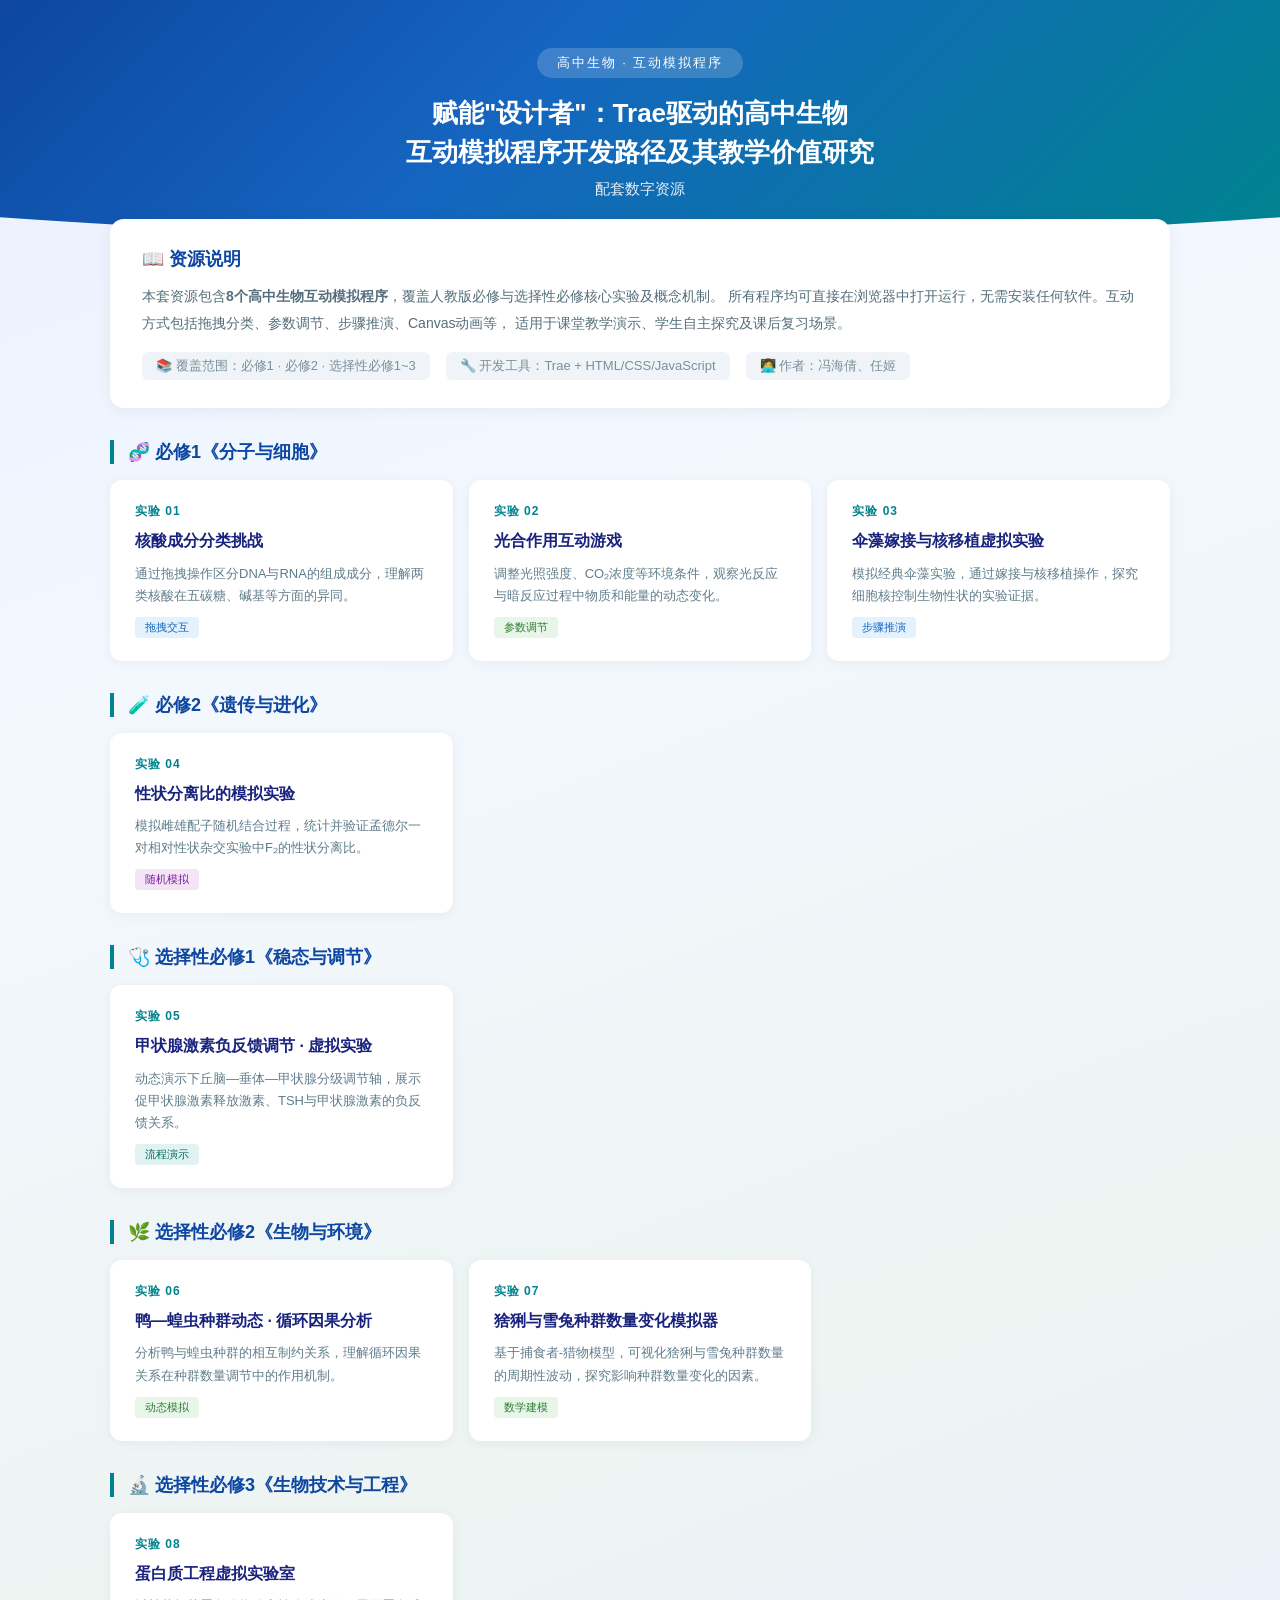
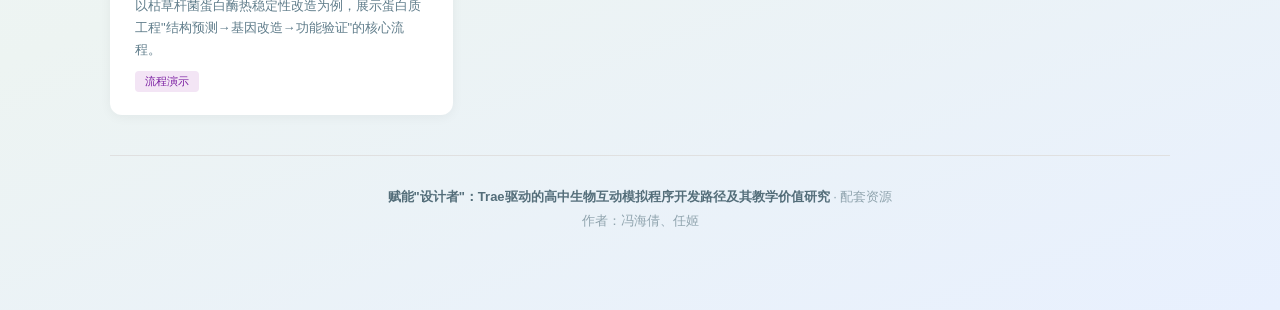
==== commit bc6836cc: "Add files via upload" ====
--- a/index.html
+++ b/index.html
@@ -3,1760 +3,190 @@
 <head>
 <meta charset="UTF-8">
 <meta name="viewport" content="width=device-width, initial-scale=1.0">
-<title>伞藻嫁接与核移植虚拟实验</title>
+<meta name="author" content="冯海倩、任姬">
+<title>赋能"设计者"：Trae驱动的高中生物互动模拟程序开发路径及其教学价值研究 · 配套资源</title>
 <style>
 *{margin:0;padding:0;box-sizing:border-box}
-:root{
-  --med-primary:#43A047;--med-light:#A5D6A7;--med-dark:#2E7D32;
-  --cren-primary:#FB8C00;--cren-light:#FFE0B2;--cren-dark:#E65100;
-  --nucleus-color:#D32F2F;--nucleus-stroke:#B71C1C;
-  --rhizoid-color:#8D6E63;--rhizoid-stroke:#5D4037;
-  --stalk-med:#66BB6A;--stalk-cren:#FFA726;
-  --bg-gradient:linear-gradient(180deg,#E3F2FD 0%,#BBDEFB 50%,#90CAF9 100%);
-  --card-bg:#FFFFFF;--card-shadow:0 4px 20px rgba(0,0,0,0.12);
-  --text-primary:#212121;--text-secondary:#616161;
-  --accent:#1976D2;--accent-light:#42A5F5;
-  --success:#4CAF50;--error:#F44336;--warning:#FF9800;
-  --radius:12px;
+body{
+  font-family:'Microsoft YaHei','PingFang SC','Hiragino Sans GB','STHeiti','SimHei',sans-serif;
+  background:linear-gradient(160deg,#e8f0fe 0%,#f3f8ff 30%,#edf4f2 70%,#e8f0fe 100%);
+  min-height:100vh;color:#2c3e50;
 }
-body{
-  font-family:"Microsoft YaHei","PingFang SC","Hiragino Sans GB",sans-serif;
-  background:var(--bg-gradient);color:var(--text-primary);
-  min-height:100vh;overflow-x:hidden;
+.hero{
+  background:linear-gradient(135deg,#0d47a1 0%,#1565c0 40%,#00838f 100%);
+  color:#fff;padding:48px 24px 40px;text-align:center;
+  clip-path:ellipse(120% 100% at 50% 0);
+  box-shadow:0 4px 30px rgba(13,71,161,0.3);
 }
-#app{max-width:1200px;margin:0 auto;padding:16px 20px}
-header{text-align:center;padding:18px 0 10px;position:relative}
-header h1{
-  font-size:28px;font-weight:700;
-  background:linear-gradient(135deg,var(--med-dark),var(--accent),var(--cren-dark));
-  -webkit-background-clip:text;-webkit-text-fill-color:transparent;
-  background-clip:text;letter-spacing:2px;
+.hero .badge{
+  display:inline-block;background:rgba(255,255,255,0.18);
+  padding:6px 20px;border-radius:20px;font-size:13px;margin-bottom:16px;
+  letter-spacing:2px;backdrop-filter:blur(4px);
 }
-header .subtitle{font-size:14px;color:var(--text-secondary);margin-top:4px;letter-spacing:1px}
-#progress-bar{
-  display:flex;align-items:center;justify-content:center;
-  gap:0;margin:16px auto 20px;max-width:700px;
+.hero h1{
+  font-size:26px;font-weight:700;line-height:1.5;max-width:800px;margin:0 auto 8px;
 }
-.step-item{
-  display:flex;align-items:center;gap:6px;
-  padding:8px 16px;border-radius:20px;
-  font-size:13px;font-weight:600;cursor:pointer;
-  transition:all .3s;background:#E0E0E0;color:#9E9E9E;
-  user-select:none;
+.hero .sub{
+  font-size:15px;opacity:0.9;font-weight:400;
 }
-.step-item.active{background:var(--accent);color:#fff;box-shadow:0 2px 8px rgba(25,118,210,0.4)}
-.step-item.completed{background:var(--success);color:#fff}
-.step-connector{width:24px;height:2px;background:#BDBDBD;flex-shrink:0}
-.step-connector.completed{background:var(--success)}
-.phase{display:none;animation:fadeIn .4s ease}
-.phase.active{display:block}
-@keyframes fadeIn{from{opacity:0;transform:translateY(10px)}to{opacity:1;transform:translateY(0)}}
+.container{max-width:1100px;margin:0 auto;padding:0 20px 48px}
+
+.intro{
+  background:#fff;border-radius:14px;padding:28px 32px;margin-top:-20px;
+  box-shadow:0 2px 16px rgba(0,0,0,0.06);position:relative;z-index:2;
+}
+.intro h2{font-size:18px;color:#0d47a1;margin-bottom:12px;display:flex;align-items:center;gap:8px}
+.intro p{font-size:14px;line-height:1.9;color:#546e7a}
+.intro .meta{margin-top:16px;display:flex;flex-wrap:wrap;gap:16px;font-size:13px;color:#78909c}
+.intro .meta span{background:#f0f4f8;padding:5px 14px;border-radius:6px}
+
+.section{margin-top:32px}
+.section h2{
+  font-size:18px;color:#0d47a1;margin-bottom:16px;padding-left:14px;
+  border-left:4px solid #00838f;display:flex;align-items:center;gap:8px;
+}
+.grid{display:grid;grid-template-columns:repeat(auto-fill,minmax(310px,1fr));gap:16px}
+
 .card{
-  background:var(--card-bg);border-radius:var(--radius);
-  box-shadow:var(--card-shadow);padding:24px;margin-bottom:16px;
+  background:#fff;border-radius:12px;padding:22px 24px;
+  box-shadow:0 2px 12px rgba(0,0,0,0.05);
+  transition:transform .2s,box-shadow .2s;
+  text-decoration:none;color:inherit;display:flex;flex-direction:column;gap:10px;
+  border:1px solid transparent;
 }
-.card h2{font-size:20px;margin-bottom:12px;color:var(--accent);display:flex;align-items:center;gap:8px}
-.card h3{font-size:16px;margin:12px 0 8px;color:var(--text-primary)}
-.card p{font-size:14px;line-height:1.8;color:var(--text-secondary);margin-bottom:8px}
-.intro-grid{display:grid;grid-template-columns:1fr 1fr;gap:20px;margin-top:16px}
-.organism-card{
-  border:2px solid #E0E0E0;border-radius:var(--radius);
-  padding:16px;text-align:center;transition:all .3s;
+.card:hover{
+  transform:translateY(-3px);
+  box-shadow:0 6px 24px rgba(13,71,161,0.13);
+  border-color:#90caf9;
 }
-.organism-card:hover{border-color:var(--accent);transform:translateY(-2px)}
-.organism-card.med{border-color:var(--med-primary)}
-.organism-card.cren{border-color:var(--cren-primary)}
-.organism-card .name{font-size:16px;font-weight:700;margin:8px 0 4px}
-.organism-card.med .name{color:var(--med-dark)}
-.organism-card.cren .name{color:var(--cren-dark)}
-.organism-card .desc{font-size:12px;color:var(--text-secondary);line-height:1.6}
-.question-box{
-  background:linear-gradient(135deg,#FFF3E0,#FFE0B2);
-  border-left:4px solid var(--warning);border-radius:0 var(--radius) var(--radius) 0;
-  padding:16px 20px;margin:16px 0;font-size:16px;font-weight:600;
+.card .idx{
+  font-size:12px;font-weight:700;color:#00838f;letter-spacing:1px;
+  text-transform:uppercase;
 }
-.hypothesis-options{display:flex;flex-direction:column;gap:10px;margin:16px 0}
-.hypothesis-opt{
-  display:flex;align-items:center;gap:12px;
-  padding:14px 18px;border:2px solid #E0E0E0;border-radius:var(--radius);
-  cursor:pointer;transition:all .3s;font-size:15px;
+.card h3{font-size:16px;color:#1a237e;line-height:1.4}
+.card .desc{font-size:13px;color:#607d8b;line-height:1.7}
+.card .tag{
+  display:inline-block;font-size:11px;background:#e8f5e9;color:#2e7d32;
+  padding:3px 10px;border-radius:4px;align-self:flex-start;
 }
-.hypothesis-opt:hover{border-color:var(--accent-light);background:#E3F2FD}
-.hypothesis-opt.selected{border-color:var(--accent);background:#E3F2FD;font-weight:600}
-.hypothesis-opt .opt-letter{
-  width:32px;height:32px;border-radius:50%;
-  display:flex;align-items:center;justify-content:center;
-  font-weight:700;font-size:14px;
-  background:#E0E0E0;color:#757575;flex-shrink:0;
+.card .tag.blue{background:#e3f2fd;color:#1565c0}
+.card .tag.teal{background:#e0f2f1;color:#00695c}
+.card .tag.purple{background:#f3e5f5;color:#7b1fa2}
+
+.footer{
+  text-align:center;padding:32px 20px;color:#90a4ae;font-size:13px;
+  border-top:1px solid #e0e0e0;margin-top:40px;
 }
-.hypothesis-opt.selected .opt-letter{background:var(--accent);color:#fff}
-.hypothesis-feedback{
-  padding:14px 18px;border-radius:var(--radius);
-  margin-top:12px;font-size:14px;line-height:1.6;
-  display:none;
-}
-.hypothesis-feedback.show{display:block}
-.hypothesis-feedback.info{background:#E3F2FD;border:1px solid #90CAF9;color:#1565C0}
-.hypothesis-feedback.correct{background:#E8F5E9;border:1px solid #A5D6A7;color:#2E7D32}
-.experiment-area{position:relative}
-.experiment-layout{display:grid;grid-template-columns:1fr 280px;gap:16px}
-.svg-container{
-  background:linear-gradient(180deg,#E8F5E9 0%,#C8E6C9 60%,#A5D6A7 100%);
-  border-radius:var(--radius);border:2px solid #A5D6A7;
-  position:relative;overflow:hidden;min-height:420px;
-}
-.svg-container svg{width:100%;height:100%}
-.toolbar{
-  display:flex;flex-direction:column;gap:10px;
-}
-.tool-btn{
-  display:flex;align-items:center;gap:10px;
-  padding:12px 16px;border:2px solid #E0E0E0;border-radius:var(--radius);
-  cursor:pointer;transition:all .3s;background:#fff;font-size:14px;font-weight:600;
-}
-.tool-btn:hover{border-color:var(--accent-light);background:#E3F2FD}
-.tool-btn.active{border-color:var(--accent);background:#E3F2FD;box-shadow:0 0 0 3px rgba(25,118,210,0.2)}
-.tool-btn:disabled{opacity:0.4;cursor:not-allowed;pointer-events:none}
-.tool-btn .tool-icon{font-size:22px}
-.culture-btn{
-  padding:14px;border:2px solid var(--success);border-radius:var(--radius);
-  cursor:pointer;background:var(--success);color:#fff;
-  font-size:16px;font-weight:700;transition:all .3s;
-  display:flex;align-items:center;justify-content:center;gap:8px;
-}
-.culture-btn:hover{background:#388E3C;transform:scale(1.02)}
-.culture-btn:disabled{background:#BDBDBD;border-color:#BDBDBD;cursor:not-allowed;transform:none}
-.instruction-box{
-  background:#FFF8E1;border:1px solid #FFE082;border-radius:var(--radius);
-  padding:12px 16px;margin-top:12px;font-size:13px;line-height:1.6;
-  color:#F57F17;
-}
-.instruction-box .step-indicator{
-  display:inline-block;background:var(--warning);color:#fff;
-  padding:2px 8px;border-radius:10px;font-size:11px;font-weight:700;
-  margin-right:6px;
-}
-.feedback-toast{
-  position:fixed;top:20px;left:50%;transform:translateX(-50%) translateY(-100px);
-  padding:12px 24px;border-radius:var(--radius);font-size:14px;font-weight:600;
-  z-index:1000;transition:transform .4s ease;box-shadow:0 4px 16px rgba(0,0,0,0.2);
-}
-.feedback-toast.show{transform:translateX(-50%) translateY(0)}
-.feedback-toast.success{background:var(--success);color:#fff}
-.feedback-toast.error{background:var(--error);color:#fff}
-.feedback-toast.info{background:var(--accent);color:#fff}
-.side-panel{display:flex;flex-direction:column;gap:12px}
-.log-card{max-height:200px;overflow-y:auto}
-.log-card table{width:100%;border-collapse:collapse;font-size:12px}
-.log-card th{background:#E3F2FD;padding:6px 8px;text-align:left;font-weight:600;border-bottom:2px solid #90CAF9}
-.log-card td{padding:5px 8px;border-bottom:1px solid #E0E0E0;vertical-align:top}
-.log-card tr:last-child td{border-bottom:none}
-.nav-buttons{display:flex;justify-content:space-between;margin-top:20px;gap:12px}
-.nav-btn{
-  padding:12px 28px;border:2px solid var(--accent);border-radius:var(--radius);
-  cursor:pointer;font-size:15px;font-weight:600;transition:all .3s;
-  background:transparent;color:var(--accent);
-}
-.nav-btn:hover{background:var(--accent);color:#fff}
-.nav-btn.primary{background:var(--accent);color:#fff}
-.nav-btn.primary:hover{background:#1565C0}
-.nav-btn:disabled{opacity:0.4;cursor:not-allowed}
-.conclusion-section{margin-top:16px}
-.conclusion-question{
-  background:#F3E5F5;border-left:4px solid #8E24AA;
-  padding:14px 18px;border-radius:0 var(--radius) var(--radius) 0;
-  margin:12px 0;font-size:15px;font-weight:600;
-}
-.conclusion-options{display:flex;flex-wrap:wrap;gap:8px;margin:10px 0}
-.conclusion-opt{
-  padding:10px 18px;border:2px solid #E0E0E0;border-radius:20px;
-  cursor:pointer;font-size:14px;transition:all .3s;
-}
-.conclusion-opt:hover{border-color:#8E24AA;background:#F3E5F5}
-.conclusion-opt.selected{border-color:#8E24AA;background:#8E24AA;color:#fff;font-weight:600}
-.conclusion-opt.correct{border-color:var(--success);background:var(--success);color:#fff}
-.conclusion-result{
-  padding:14px 18px;border-radius:var(--radius);margin-top:10px;
-  font-size:14px;line-height:1.6;display:none;
-}
-.conclusion-result.show{display:block}
-.conclusion-result.success{background:#E8F5E9;border:1px solid #A5D6A7;color:#2E7D32}
-.conclusion-result.fail{background:#FFEBEE;border:1px solid #EF9A9A;color:#C62828}
-.knowledge-section{margin-top:16px}
-.knowledge-cards{display:grid;grid-template-columns:1fr 1fr;gap:12px;margin-top:12px}
-.knowledge-card{
-  border:1px solid #E0E0E0;border-radius:var(--radius);padding:14px;
-  cursor:pointer;transition:all .3s;
-}
-.knowledge-card:hover{border-color:var(--accent);box-shadow:0 2px 8px rgba(0,0,0,0.1)}
-.knowledge-card h4{font-size:14px;color:var(--accent);margin-bottom:6px}
-.knowledge-card p{font-size:12px;color:var(--text-secondary);line-height:1.5}
-.modal-overlay{
-  position:fixed;top:0;left:0;width:100%;height:100%;
-  background:rgba(0,0,0,0.5);z-index:2000;
-  display:none;align-items:center;justify-content:center;
-}
-.modal-overlay.show{display:flex}
-.modal-content{
-  background:#fff;border-radius:var(--radius);padding:28px;
-  max-width:560px;width:90%;max-height:80vh;overflow-y:auto;
-  box-shadow:0 8px 32px rgba(0,0,0,0.3);animation:modalIn .3s ease;
-}
-@keyframes modalIn{from{opacity:0;transform:scale(0.9)}to{opacity:1;transform:scale(1)}}
-.modal-content h3{font-size:18px;color:var(--accent);margin-bottom:12px}
-.modal-content p{font-size:14px;line-height:1.8;color:var(--text-secondary);margin-bottom:8px}
-.modal-close{
-  display:block;margin:16px auto 0;padding:10px 28px;
-  background:var(--accent);color:#fff;border:none;border-radius:var(--radius);
-  cursor:pointer;font-size:14px;font-weight:600;
-}
-.modal-close:hover{background:#1565C0}
-.svg-label{
-  font-size:13px;font-weight:600;fill:#424242;
-  pointer-events:none;user-select:none;
-}
-.svg-label-sm{font-size:11px;fill:#757575;pointer-events:none;user-select:none}
-.draggable{cursor:grab}
-.draggable:active{cursor:grabbing}
-.detached{animation:detachPop .3s ease}
-@keyframes detachPop{0%{transform:scale(1)}50%{transform:scale(1.1)}100%{transform:scale(1)}}
-.highlight-pulse{animation:pulse 1s infinite}
-@keyframes pulse{0%,100%{opacity:1}50%{opacity:0.5}}
-.regrow-cap{animation:regrow 2s ease forwards}
-@keyframes regrow{0%{transform:scaleY(0);opacity:0}40%{opacity:1}100%{transform:scaleY(1);opacity:1}}
-.regrow-nucleus{animation:regrowN 1s ease forwards}
-@keyframes regrowN{0%{transform:scale(0);opacity:0}100%{transform:scale(1);opacity:1}}
-.cut-line{animation:cutFlash .5s ease}
-@keyframes cutFlash{0%{opacity:0}30%{opacity:1}100%{opacity:0}}
-.principle-diagram{
-  background:linear-gradient(135deg,#E8EAF6,#C5CAE9);
-  border-radius:var(--radius);padding:16px;text-align:center;
-  margin-top:12px;
-}
-.principle-diagram img{max-width:100%;height:auto}
-.principle-text{font-size:13px;color:#283593;line-height:1.6;margin-top:8px;font-weight:600}
-.result-banner{
-  padding:16px;border-radius:var(--radius);margin:12px 0;
-  font-size:15px;font-weight:600;text-align:center;
-  animation:fadeIn .5s ease;
-}
-.result-banner.graft{background:#E8F5E9;border:2px solid #66BB6A;color:#2E7D32}
-.result-banner.nuclear{background:#FFF3E0;border:2px solid #FFB74D;color:#E65100}
-.water-bubble{
-  position:absolute;border-radius:50%;background:rgba(255,255,255,0.15);
-  animation:bubble 4s infinite ease-in-out;pointer-events:none;
-}
-@keyframes bubble{0%,100%{transform:translateY(0) scale(1);opacity:0.3}50%{transform:translateY(-20px) scale(1.1);opacity:0.6}}
+.footer strong{color:#546e7a}
 </style>
 </head>
 <body>
-<div id="app">
-  <header>
-    <h1>🧬 伞藻嫁接与核移植虚拟实验</h1>
-    <div class="subtitle">高中生物必修1 · 细胞核——系统的控制中心</div>
-  </header>
 
-  <div id="progress-bar">
-    <div class="step-item active" data-step="0" onclick="goToPhase(0)"><span>①</span> 认识伞藻</div>
-    <div class="step-connector"></div>
-    <div class="step-item" data-step="1" onclick="goToPhase(1)"><span>②</span> 提出假设</div>
-    <div class="step-connector"></div>
-    <div class="step-item" data-step="2" onclick="goToPhase(2)"><span>③</span> 嫁接实验</div>
-    <div class="step-connector"></div>
-    <div class="step-item" data-step="3" onclick="goToPhase(3)"><span>④</span> 核移植实验</div>
-    <div class="step-connector"></div>
-    <div class="step-item" data-step="4" onclick="goToPhase(4)"><span>⑤</span> 得出结论</div>
-  </div>
-
-  <!-- Phase 0: Introduction -->
-  <section id="phase-0" class="phase active">
-    <div class="card">
-      <h2>🔬 认识伞藻</h2>
-      <p>伞藻（<i>Acetabularia</i>）是一种大型单细胞海藻，生活在热带和亚热带海域。它由<strong>伞帽</strong>、<strong>伞柄</strong>和<strong>假根</strong>三部分构成，<strong>细胞核</strong>位于假根中。伞藻具有极强的<strong>再生能力</strong>——切除伞帽后，它可以重新长出新的伞帽。</p>
-      <p>不同种类的伞藻，伞帽形状不同。下面是两种常见的伞藻：</p>
-      <div class="intro-grid">
-        <div class="organism-card med">
-          <svg viewBox="0 0 160 280" width="140" height="245">
-            <g transform="translate(80,0)">
-              <path d="M0,95 C-5,93 -42,85 -48,60 C-52,42 -42,22 -30,14 C-20,8 -10,5 0,4 C10,5 20,8 30,14 C42,22 52,42 48,60 C42,85 5,93 0,95 Z" fill="var(--med-primary)" stroke="var(--med-dark)" stroke-width="1.5"/>
-              <text x="0" y="55" text-anchor="middle" fill="#fff" font-size="11" font-weight="700" pointer-events="none">伞形帽</text>
-              <rect x="-4" y="95" width="8" height="100" rx="4" fill="var(--stalk-med)" stroke="var(--med-dark)" stroke-width="1"/>
-              <text x="18" y="150" fill="var(--med-dark)" font-size="10" font-weight="600" pointer-events="none">伞柄</text>
-              <path d="M-4,195 L-22,230 L-14,225 L-18,248 L-4,232 L0,255 L4,232 L18,248 L14,225 L22,230 L4,195 Z" fill="var(--med-light)" stroke="var(--med-dark)" stroke-width="1.5"/>
-              <circle cx="0" cy="218" r="9" fill="var(--nucleus-color)" stroke="var(--nucleus-stroke)" stroke-width="1.5"/>
-              <text x="0" y="222" text-anchor="middle" fill="#fff" font-size="7" font-weight="700" pointer-events="none">核</text>
-              <text x="0" y="272" text-anchor="middle" fill="var(--med-dark)" font-size="10" font-weight="600" pointer-events="none">假根</text>
-            </g>
-          </svg>
-          <div class="name" style="color:var(--med-dark)">伞形帽伞藻</div>
-          <div class="desc"><i>A. mediterranea</i><br>伞帽呈完整的<strong>盘状/伞形</strong><br>颜色：绿色</div>
-        </div>
-        <div class="organism-card cren">
-          <svg viewBox="0 0 160 280" width="140" height="245">
-            <g transform="translate(80,0)">
-              <path d="M0,95 C-4,93 -22,88 -32,75 C-36,70 -30,64 -36,56 C-40,50 -48,52 -52,44 C-55,36 -48,30 -44,24 C-40,18 -46,12 -36,6 C-26,0 -12,-2 0,-3 C12,-2 26,0 36,6 C46,12 40,18 44,24 C48,30 55,36 52,44 C48,52 40,50 36,56 C30,64 36,70 32,75 C22,88 4,93 0,95 Z" fill="var(--cren-primary)" stroke="var(--cren-dark)" stroke-width="1.5"/>
-              <text x="0" y="48" text-anchor="middle" fill="#fff" font-size="10" font-weight="700" pointer-events="none">菊花形帽</text>
-              <rect x="-4" y="95" width="8" height="100" rx="4" fill="var(--stalk-cren)" stroke="var(--cren-dark)" stroke-width="1"/>
-              <text x="18" y="150" fill="var(--cren-dark)" font-size="10" font-weight="600" pointer-events="none">伞柄</text>
-              <path d="M-4,195 L-22,230 L-14,225 L-18,248 L-4,232 L0,255 L4,232 L18,248 L14,225 L22,230 L4,195 Z" fill="var(--cren-light)" stroke="var(--cren-dark)" stroke-width="1.5"/>
-              <circle cx="0" cy="218" r="9" fill="var(--nucleus-color)" stroke="var(--nucleus-stroke)" stroke-width="1.5"/>
-              <text x="0" y="222" text-anchor="middle" fill="#fff" font-size="7" font-weight="700" pointer-events="none">核</text>
-              <text x="0" y="272" text-anchor="middle" fill="var(--cren-dark)" font-size="10" font-weight="600" pointer-events="none">假根</text>
-            </g>
-          </svg>
-          <div class="name" style="color:var(--cren-dark)">菊花形帽伞藻</div>
-          <div class="desc"><i>A. crenulata</i><br>伞帽呈<strong>缺刻/菊花形</strong><br>颜色：橙色</div>
-        </div>
-      </div>
-      <div class="question-box" style="margin-top:20px">
-        ❓ 既然两种伞藻的伞帽形状不同，那么<strong>伞帽的形状是由哪个结构控制的？</strong>是伞柄？假根？还是假根中的细胞核？让我们通过实验来探究！
-      </div>
-    </div>
-    <div class="nav-buttons">
-      <div></div>
-      <button class="nav-btn primary" onclick="goToPhase(1)">下一步：提出假设 →</button>
-    </div>
-  </section>
-
-  <!-- Phase 1: Hypothesis -->
-  <section id="phase-1" class="phase">
-    <div class="card">
-      <h2>💡 提出假设</h2>
-      <p>根据对伞藻结构的观察，请你对"伞帽形状由哪个结构控制"这一问题作出假设：</p>
-      <div class="question-box">伞藻"帽"的形状是由哪个结构控制的？</div>
-      <div class="hypothesis-options" id="hypothesis-options">
-        <div class="hypothesis-opt" data-value="stalk" onclick="selectHypothesis(this)">
-          <div class="opt-letter">A</div>
-          <span>伞柄决定——伞帽的形状由伞柄控制</span>
-        </div>
-        <div class="hypothesis-opt" data-value="rhizoid" onclick="selectHypothesis(this)">
-          <div class="opt-letter">B</div>
-          <span>假根决定——伞帽的形状由假根控制</span>
-        </div>
-        <div class="hypothesis-opt" data-value="nucleus" onclick="selectHypothesis(this)">
-          <div class="opt-letter">C</div>
-          <span>细胞核决定——伞帽的形状由假根中的细胞核控制</span>
-        </div>
-      </div>
-      <div id="hypothesis-feedback" class="hypothesis-feedback"></div>
-    </div>
-    <div class="nav-buttons">
-      <button class="nav-btn" onclick="goToPhase(0)">← 上一步</button>
-      <button class="nav-btn primary" id="hypothesis-next-btn" onclick="goToPhase(2)" disabled>下一步：嫁接实验 →</button>
-    </div>
-  </section>
-
-  <!-- Phase 2: Grafting Experiment -->
-  <section id="phase-2" class="phase">
-    <div class="card">
-      <h2>✂️ 嫁接实验</h2>
-      <p>请使用<strong>手术刀</strong>切除伞帽和伞柄，然后将伞柄<strong>交叉嫁接</strong>到另一种伞藻的假根上，观察再生结果。</p>
-      <div class="experiment-layout">
-        <div class="experiment-area">
-          <div class="svg-container" id="graft-svg-container">
-            <svg id="graft-svg" viewBox="0 -15 800 455" preserveAspectRatio="xMidYMid meet"></svg>
-          </div>
-          <div class="instruction-box" id="graft-instruction">
-            <span class="step-indicator">提示</span>
-            <span id="graft-instruction-text">请选择"手术刀"工具，然后点击伞藻的伞帽进行切除。</span>
-          </div>
-        </div>
-        <div class="side-panel">
-          <div class="toolbar" id="graft-toolbar">
-            <div class="tool-btn" id="graft-scalpel" onclick="selectGraftTool('scalpel')">
-              <span class="tool-icon">🔪</span> 手术刀（切割）
-            </div>
-            <div class="tool-btn" id="graft-forceps" onclick="selectGraftTool('forceps')">
-              <span class="tool-icon">🪡</span> 镊子（拖拽）
-            </div>
-            <button class="culture-btn" id="graft-culture-btn" onclick="graftCulture()" disabled>
-              🧫 培养，观察再生
-            </button>
-          </div>
-          <div class="card log-card">
-            <h3>📋 实验记录</h3>
-            <table id="graft-log-table">
-              <thead><tr><th>步骤</th><th>操作</th><th>结果</th></tr></thead>
-              <tbody id="graft-log-body"></tbody>
-            </table>
-          </div>
-        </div>
-      </div>
-      <div id="graft-result" style="display:none"></div>
-    </div>
-    <div class="nav-buttons">
-      <button class="nav-btn" onclick="goToPhase(1)">← 上一步</button>
-      <button class="nav-btn primary" id="graft-next-btn" onclick="goToPhase(3)" disabled>下一步：核移植实验 →</button>
-    </div>
-  </section>
-
-  <!-- Phase 3: Nuclear Transplant -->
-  <section id="phase-3" class="phase">
-    <div class="card">
-      <h2>🔬 核移植实验</h2>
-      <p>嫁接实验表明伞帽形状由假根决定，但假根中除细胞核外还有细胞质。为进一步探究是<strong>细胞核</strong>还是<strong>细胞质</strong>起决定作用，请进行核移植实验。</p>
-      <div class="experiment-layout">
-        <div class="experiment-area">
-          <div class="svg-container" id="nuclear-svg-container">
-            <svg id="nuclear-svg" viewBox="0 -15 800 455" preserveAspectRatio="xMidYMid meet"></svg>
-          </div>
-          <div class="instruction-box" id="nuclear-instruction">
-            <span class="step-indicator">提示</span>
-            <span id="nuclear-instruction-text">请选择"手术刀"切除伞帽，再用"镊子"取出细胞核进行移植。</span>
-          </div>
-        </div>
-        <div class="side-panel">
-          <div class="toolbar" id="nuclear-toolbar">
-            <div class="tool-btn" id="nuclear-scalpel" onclick="selectNuclearTool('scalpel')">
-              <span class="tool-icon">🔪</span> 手术刀（切除伞帽）
-            </div>
-            <div class="tool-btn" id="nuclear-forceps" onclick="selectNuclearTool('forceps')">
-              <span class="tool-icon">🪡</span> 镊子（取出/移植核）
-            </div>
-            <button class="culture-btn" id="nuclear-culture-btn" onclick="nuclearCulture()" disabled>
-              🧫 培养，观察再生
-            </button>
-          </div>
-          <div class="card log-card">
-            <h3>📋 实验记录</h3>
-            <table id="nuclear-log-table">
-              <thead><tr><th>步骤</th><th>操作</th><th>结果</th></tr></thead>
-              <tbody id="nuclear-log-body"></tbody>
-            </table>
-          </div>
-        </div>
-      </div>
-      <div id="nuclear-result" style="display:none"></div>
-    </div>
-    <div class="nav-buttons">
-      <button class="nav-btn" onclick="goToPhase(2)">← 上一步</button>
-      <button class="nav-btn primary" id="nuclear-next-btn" onclick="goToPhase(4)" disabled>下一步：得出结论 →</button>
-    </div>
-  </section>
-
-  <!-- Phase 4: Conclusion -->
-  <section id="phase-4" class="phase">
-    <div class="card">
-      <h2>📝 得出结论</h2>
-      <p>根据嫁接实验和核移植实验的结果，请总结你的发现：</p>
-
-      <div class="conclusion-section">
-        <div class="conclusion-question">结论一：嫁接实验表明，伞帽形态由____决定。</div>
-        <div class="conclusion-options" id="conclusion1-options">
-          <div class="conclusion-opt" data-value="stalk" onclick="selectConclusion(1,this)">伞柄</div>
-          <div class="conclusion-opt" data-value="rhizoid" onclick="selectConclusion(1,this)">假根</div>
-          <div class="conclusion-opt" data-value="nucleus" onclick="selectConclusion(1,this)">细胞核</div>
-        </div>
-        <div id="conclusion1-result" class="conclusion-result"></div>
-      </div>
-
-      <div class="conclusion-section">
-        <div class="conclusion-question">结论二：核移植实验进一步证明，伞帽形态由____决定，即____是控制细胞代谢和遗传的中心。</div>
-        <div class="conclusion-options" id="conclusion2-options">
-          <div class="conclusion-opt" data-value="cytoplasm" onclick="selectConclusion(2,this)">细胞质</div>
-          <div class="conclusion-opt" data-value="nucleus" onclick="selectConclusion(2,this)">细胞核</div>
-        </div>
-        <div id="conclusion2-result" class="conclusion-result"></div>
-      </div>
-
-      <div id="final-conclusion" style="display:none" class="card" >
-        <h2 style="color:var(--success)">🎉 实验结论</h2>
-        <p style="font-size:16px;font-weight:700;color:#2E7D32;line-height:2">
-          通过嫁接实验和核移植实验，我们证明了：<br>
-          ✅ 伞帽的形态由<strong>假根</strong>决定（嫁接实验）；<br>
-          ✅ 进一步由假根中的<strong>细胞核</strong>决定（核移植实验）；<br>
-          ✅ <strong>细胞核是控制细胞代谢和遗传的中心</strong>。
-        </p>
-      </div>
-    </div>
-
-    <div class="card">
-      <h2>📚 原理阐释与知识拓展</h2>
-      <div class="principle-diagram">
-        <img src="https://bkw-legacy-1253158545.cos.ap-guangzhou.myqcloud.com/tr/prepare/2020-10-06/IHYKiRpYRU6EhD3AWJ_yFw.png" alt="细胞核结构模式图" style="max-width:100%;height:auto;image-rendering:-webkit-optimize-contrast;image-rendering:crisp-edges;" width="380">
-        <div class="principle-text">细胞核是遗传信息库，是细胞代谢和遗传的控制中心。<br>细胞核中的DNA携带遗传信息，控制蛋白质的合成，从而控制细胞的代谢和遗传。</div>
-      </div>
-
-      <h3 style="margin-top:16px">🔗 其他验证细胞核功能的经典实验</h3>
-      <div class="knowledge-cards">
-        <div class="knowledge-card" onclick="showKnowledge('axolotl')">
-          <h4>🦎 美西螈核移植实验</h4>
-          <p>将美西螈受精卵的核移入去核卵中，发育成个体，证明核决定发育方向。</p>
-        </div>
-        <div class="knowledge-card" onclick="showKnowledge('salamander')">
-          <h4>🐸 蝾螈受精卵横缢实验</h4>
-          <p>将蝾螈受精卵横缢为有核和无核两半，有核半能分裂，无核半不能。</p>
-        </div>
-        <div class="knowledge-card" onclick="showKnowledge('amoeba')">
-          <h4>🦠 变形虫切割实验</h4>
-          <p>切割变形虫为有核和无核两部分，有核部分能生长分裂，无核部分死亡。</p>
-        </div>
-        <div class="knowledge-card" onclick="showKnowledge('summary')">
-          <h4>📋 细胞核功能总结</h4>
-          <p>综合多个实验证据，归纳细胞核作为控制中心的功能。</p>
-        </div>
-      </div>
-    </div>
-
-    <div class="nav-buttons">
-      <button class="nav-btn" onclick="goToPhase(3)">← 上一步</button>
-      <button class="nav-btn primary" onclick="resetExperiment()">🔄 重新实验</button>
-    </div>
-  </section>
+<div class="hero">
+  <div class="badge">高中生物 · 互动模拟程序</div>
+  <h1>赋能"设计者"：Trae驱动的高中生物<br>互动模拟程序开发路径及其教学价值研究</h1>
+  <div class="sub">配套数字资源</div>
 </div>
 
-<div class="modal-overlay" id="knowledge-modal">
-  <div class="modal-content">
-    <h3 id="modal-title"></h3>
-    <div id="modal-body"></div>
-    <button class="modal-close" onclick="closeModal()">关闭</button>
+<div class="container">
+
+<div class="intro">
+  <h2>📖 资源说明</h2>
+  <p>
+  本套资源包含<strong>8个高中生物互动模拟程序</strong>，覆盖人教版必修与选择性必修核心实验及概念机制。
+  所有程序均可直接在浏览器中打开运行，无需安装任何软件。互动方式包括拖拽分类、参数调节、步骤推演、Canvas动画等，
+  适用于课堂教学演示、学生自主探究及课后复习场景。
+  </p>
+  <div class="meta">
+    <span>📚 覆盖范围：必修1 · 必修2 · 选择性必修1~3</span>
+    <span>🔧 开发工具：Trae + HTML/CSS/JavaScript</span>
+    <span>👩‍💻 作者：冯海倩、任姬</span>
   </div>
 </div>
 
-<div class="feedback-toast" id="toast"></div>
+<div class="section">
+  <h2>🧬 必修1《分子与细胞》</h2>
+  <div class="grid">
+    <a href="1nucleic_acid_classifier.html" class="card" target="_blank">
+      <div class="idx">实验 01</div>
+      <h3>核酸成分分类挑战</h3>
+      <div class="desc">通过拖拽操作区分DNA与RNA的组成成分，理解两类核酸在五碳糖、碱基等方面的异同。</div>
+      <span class="tag blue">拖拽交互</span>
+    </a>
+    <a href="2photosynthesis_game/光合作用.html" class="card" target="_blank">
+      <div class="idx">实验 02</div>
+      <h3>光合作用互动游戏</h3>
+      <div class="desc">调整光照强度、CO₂浓度等环境条件，观察光反应与暗反应过程中物质和能量的动态变化。</div>
+      <span class="tag">参数调节</span>
+    </a>
+    <a href="3umbrella_algae_grafting_experiment..html" class="card" target="_blank">
+      <div class="idx">实验 03</div>
+      <h3>伞藻嫁接与核移植虚拟实验</h3>
+      <div class="desc">模拟经典伞藻实验，通过嫁接与核移植操作，探究细胞核控制生物性状的实验证据。</div>
+      <span class="tag blue">步骤推演</span>
+    </a>
+  </div>
+</div>
 
-<script>
-var PHASE_INTRO=0,PHASE_HYPOTHESIS=1,PHASE_GRAFT=2,PHASE_NUCLEAR=3,PHASE_CONCLUSION=4;
-var currentPhase=0;
-var hypothesisValue=null;
-var conclusion1Value=null,conclusion2Value=null;
+<div class="section">
+  <h2>🧪 必修2《遗传与进化》</h2>
+  <div class="grid">
+    <a href="4genetic_simulation.html" class="card" target="_blank">
+      <div class="idx">实验 04</div>
+      <h3>性状分离比的模拟实验</h3>
+      <div class="desc">模拟雌雄配子随机结合过程，统计并验证孟德尔一对相对性状杂交实验中F₂的性状分离比。</div>
+      <span class="tag purple">随机模拟</span>
+    </a>
+  </div>
+</div>
 
-var graftState={
-  tool:null,
-  medCapOn:true,crenCapOn:true,
-  medStalkOn:true,crenStalkOn:true,
-  medStalkOrigin:'med',crenStalkOrigin:'cren',
-  medGrafted:false,crenGrafted:false,
-  medStalkUsed:false,crenStalkUsed:false,
-  cultured:false,
-  step:0,
-  logs:[]
-};
+<div class="section">
+  <h2>🩺 选择性必修1《稳态与调节》</h2>
+  <div class="grid">
+    <a href="5thyroid_feedback_experiment.html" class="card" target="_blank">
+      <div class="idx">实验 05</div>
+      <h3>甲状腺激素负反馈调节 · 虚拟实验</h3>
+      <div class="desc">动态演示下丘脑—垂体—甲状腺分级调节轴，展示促甲状腺激素释放激素、TSH与甲状腺激素的负反馈关系。</div>
+      <span class="tag teal">流程演示</span>
+    </a>
+  </div>
+</div>
 
-var nuclearState={
-  tool:null,
-  medCapOn:true,crenCapOn:true,
-  medNucleusIn:true,crenNucleusIn:true,
-  medNucleusOrigin:'med',crenNucleusOrigin:'cren',
-  medNucleusTransplanted:false,crenNucleusTransplanted:false,
-  medNucleusUsed:false,crenNucleusUsed:false,
-  medNucleusOut:false,crenNucleusOut:false,
-  cultured:false,
-  step:0,
-  logs:[]
-};
+<div class="section">
+  <h2>🌿 选择性必修2《生物与环境》</h2>
+  <div class="grid">
+    <a href="6duck_locust_simulation.html" class="card" target="_blank">
+      <div class="idx">实验 06</div>
+      <h3>鸭—蝗虫种群动态 · 循环因果分析</h3>
+      <div class="desc">分析鸭与蝗虫种群的相互制约关系，理解循环因果关系在种群数量调节中的作用机制。</div>
+      <span class="tag">动态模拟</span>
+    </a>
+    <a href="7predator_prey_simulator.html" class="card" target="_blank">
+      <div class="idx">实验 07</div>
+      <h3>猞猁与雪兔种群数量变化模拟器</h3>
+      <div class="desc">基于捕食者-猎物模型，可视化猞猁与雪兔种群数量的周期性波动，探究影响种群数量变化的因素。</div>
+      <span class="tag">数学建模</span>
+    </a>
+  </div>
+</div>
 
-var dragInfo=null;
+<div class="section">
+  <h2>🔬 选择性必修3《生物技术与工程》</h2>
+  <div class="grid">
+    <a href="8protein_engineering_lab.html" class="card" target="_blank">
+      <div class="idx">实验 08</div>
+      <h3>蛋白质工程虚拟实验室</h3>
+      <div class="desc">以枯草杆菌蛋白酶热稳定性改造为例，展示蛋白质工程"结构预测→基因改造→功能验证"的核心流程。</div>
+      <span class="tag purple">流程演示</span>
+    </a>
+  </div>
+</div>
 
-function goToPhase(phase){
-  if(phase<0||phase>4)return;
-  currentPhase=phase;
-  document.querySelectorAll('.phase').forEach(function(el){el.classList.remove('active')});
-  document.getElementById('phase-'+phase).classList.add('active');
-  document.querySelectorAll('.step-item').forEach(function(el){
-    var s=parseInt(el.dataset.step);
-    el.classList.remove('active','completed');
-    if(s<phase)el.classList.add('completed');
-    else if(s===phase)el.classList.add('active');
-  });
-  document.querySelectorAll('.step-connector').forEach(function(el,i){
-    el.classList.toggle('completed',i<phase);
-  });
-  if(phase===PHASE_GRAFT)initGraftExperiment();
-  if(phase===PHASE_NUCLEAR)initNuclearExperiment();
-  window.scrollTo({top:0,behavior:'smooth'});
-}
+<div class="footer">
+  <p><strong>赋能"设计者"：Trae驱动的高中生物互动模拟程序开发路径及其教学价值研究</strong> · 配套资源</p>
+  <p style="margin-top:6px">作者：冯海倩、任姬</p>
+</div>
 
-function selectHypothesis(el){
-  document.querySelectorAll('.hypothesis-opt').forEach(function(o){o.classList.remove('selected')});
-  el.classList.add('selected');
-  hypothesisValue=el.dataset.value;
-  var fb=document.getElementById('hypothesis-feedback');
-  fb.classList.add('show');
-  if(hypothesisValue==='stalk'){
-    fb.className='hypothesis-feedback show info';
-    fb.innerHTML='💡 你假设伞柄决定伞帽形状。让我们通过嫁接实验来验证——如果伞柄决定帽形，那么交换伞柄后，帽形应该随伞柄改变。';
-  }else if(hypothesisValue==='rhizoid'){
-    fb.className='hypothesis-feedback show info';
-    fb.innerHTML='💡 你假设假根决定伞帽形状。嫁接实验可以初步验证这一点——如果假根决定帽形，交换伞柄后帽形应随假根不变。但假根中还有细胞质，需核移植实验进一步确认。';
-  }else{
-    fb.className='hypothesis-feedback show info';
-    fb.innerHTML='💡 你假设细胞核决定伞帽形状。这需要两个实验来验证：嫁接实验先证明假根（含核）起决定作用，核移植实验再精确证明是细胞核而非细胞质。';
-  }
-  document.getElementById('hypothesis-next-btn').disabled=false;
-}
-
-function showToast(msg,type){
-  var t=document.getElementById('toast');
-  t.textContent=msg;
-  t.className='feedback-toast '+type+' show';
-  setTimeout(function(){t.classList.remove('show')},2500);
-}
-
-function addLog(tableBodyId,step,action,result){
-  var tbody=document.getElementById(tableBodyId);
-  var tr=document.createElement('tr');
-  tr.innerHTML='<td>'+step+'</td><td>'+action+'</td><td>'+result+'</td>';
-  tbody.appendChild(tr);
-  var card=tbody.closest('.log-card');
-  if(card)card.scrollTop=card.scrollHeight;
-}
-
-function createMedCapPath(cx,cy,scale){
-  var s=scale||1;
-  var p='M '+(cx)+','+(cy)+
-    ' C '+(cx-5*s)+','+(cy-2*s)+' '+(cx-42*s)+','+(cy-10*s)+' '+(cx-48*s)+','+(cy-35*s)+
-    ' C '+(cx-52*s)+','+(cy-50*s)+' '+(cx-42*s)+','+(cy-68*s)+' '+(cx-30*s)+','+(cy-75*s)+
-    ' C '+(cx-20*s)+','+(cy-80*s)+' '+(cx-10*s)+','+(cy-82*s)+' '+(cx)+','+(cy-83*s)+
-    ' C '+(cx+10*s)+','+(cy-82*s)+' '+(cx+20*s)+','+(cy-80*s)+' '+(cx+30*s)+','+(cy-75*s)+
-    ' C '+(cx+42*s)+','+(cy-68*s)+' '+(cx+52*s)+','+(cy-50*s)+' '+(cx+48*s)+','+(cy-35*s)+
-    ' C '+(cx+42*s)+','+(cy-10*s)+' '+(cx+5*s)+','+(cy-2*s)+' '+(cx)+','+(cy)+' Z';
-  return p;
-}
-
-function createCrenCapPath(cx,cy,scale){
-  var s=scale||1;
-  var p='M '+(cx)+','+(cy)+
-    ' C '+(cx-4*s)+','+(cy-2*s)+' '+(cx-22*s)+','+(cy-8*s)+' '+(cx-32*s)+','+(cy-20*s)+
-    ' C '+(cx-36*s)+','+(cy-24*s)+' '+(cx-30*s)+','+(cy-30*s)+' '+(cx-36*s)+','+(cy-38*s)+
-    ' C '+(cx-40*s)+','+(cy-44*s)+' '+(cx-48*s)+','+(cy-42*s)+' '+(cx-52*s)+','+(cy-50*s)+
-    ' C '+(cx-55*s)+','+(cy-56*s)+' '+(cx-48*s)+','+(cy-62*s)+' '+(cx-44*s)+','+(cy-68*s)+
-    ' C '+(cx-40*s)+','+(cy-73*s)+' '+(cx-46*s)+','+(cy-78*s)+' '+(cx-36*s)+','+(cy-83*s)+
-    ' C '+(cx-26*s)+','+(cy-88*s)+' '+(cx-12*s)+','+(cy-90*s)+' '+(cx)+','+(cy-91*s)+
-    ' C '+(cx+12*s)+','+(cy-90*s)+' '+(cx+26*s)+','+(cy-88*s)+' '+(cx+36*s)+','+(cy-83*s)+
-    ' C '+(cx+46*s)+','+(cy-78*s)+' '+(cx+40*s)+','+(cy-73*s)+' '+(cx+44*s)+','+(cy-68*s)+
-    ' C '+(cx+48*s)+','+(cy-62*s)+' '+(cx+55*s)+','+(cy-56*s)+' '+(cx+52*s)+','+(cy-50*s)+
-    ' C '+(cx+48*s)+','+(cy-42*s)+' '+(cx+40*s)+','+(cy-44*s)+' '+(cx+36*s)+','+(cy-38*s)+
-    ' C '+(cx+30*s)+','+(cy-30*s)+' '+(cx+36*s)+','+(cy-24*s)+' '+(cx+32*s)+','+(cy-20*s)+
-    ' C '+(cx+22*s)+','+(cy-8*s)+' '+(cx+4*s)+','+(cy-2*s)+' '+(cx)+','+(cy)+' Z';
-  return p;
-}
-
-function createRhizoidPath(cx,cy){
-  return 'M '+(cx-4)+','+(cy)+
-    ' L '+(cx-22)+','+(cy+35)+' L '+(cx-14)+','+(cy+30)+
-    ' L '+(cx-18)+','+(cy+53)+' L '+(cx-4)+','+(cy+37)+
-    ' L '+(cx)+','+(cy+60)+' L '+(cx+4)+','+(cy+37)+
-    ' L '+(cx+18)+','+(cy+53)+' L '+(cx+14)+','+(cy+30)+
-    ' L '+(cx+22)+','+(cy+35)+' L '+(cx+4)+','+(cy)+' Z';
-}
-
-function createStalkRect(cx,topY,height){
-  var h=height||100;
-  return {x:cx-4,y:topY,width:8,height:h,rx:4};
-}
-
-function initGraftExperiment(){
-  var svg=document.getElementById('graft-svg');
-  svg.innerHTML='';
-  graftState={
-    tool:null,medCapOn:true,crenCapOn:true,
-    medStalkOn:true,crenStalkOn:true,
-    medStalkOrigin:'med',crenStalkOrigin:'cren',
-    medGrafted:false,crenGrafted:false,
-    medStalkUsed:false,crenStalkUsed:false,
-    cultured:false,step:0,logs:[]
-  };
-  document.getElementById('graft-log-body').innerHTML='';
-  document.getElementById('graft-culture-btn').disabled=true;
-  document.getElementById('graft-next-btn').disabled=true;
-  document.getElementById('graft-result').style.display='none';
-  document.getElementById('graft-result').innerHTML='';
-  document.querySelectorAll('#graft-toolbar .tool-btn').forEach(function(b){b.classList.remove('active');b.disabled=false});
-  updateGraftInstruction();
-  renderGraftSVG();
-}
-
-function renderGraftSVG(){
-  var svg=document.getElementById('graft-svg');
-  svg.innerHTML='';
-
-  var defs=document.createElementNS('http://www.w3.org/2000/svg','defs');
-  var filter=document.createElementNS('http://www.w3.org/2000/svg','filter');
-  filter.setAttribute('id','shadow');
-  filter.innerHTML='<feDropShadow dx="1" dy="2" stdDeviation="2" flood-opacity="0.15"/>';
-  defs.appendChild(filter);
-  svg.appendChild(defs);
-
-  var bg=document.createElementNS('http://www.w3.org/2000/svg','rect');
-  bg.setAttribute('x','0');bg.setAttribute('y','-15');bg.setAttribute('width','800');bg.setAttribute('height','455');bg.setAttribute('fill','transparent');
-  svg.appendChild(bg);
-
-  var medX=200,crenX=600,topY=80;
-
-  var medLabel=document.createElementNS('http://www.w3.org/2000/svg','text');
-  medLabel.setAttribute('x',medX);medLabel.setAttribute('y',30);
-  medLabel.setAttribute('text-anchor','middle');medLabel.setAttribute('class','svg-label');
-  medLabel.setAttribute('fill','var(--med-dark)');medLabel.setAttribute('font-size','14');
-  medLabel.textContent='伞形帽伞藻 (A)';
-  svg.appendChild(medLabel);
-
-  var crenLabel=document.createElementNS('http://www.w3.org/2000/svg','text');
-  crenLabel.setAttribute('x',crenX);crenLabel.setAttribute('y',30);
-  crenLabel.setAttribute('text-anchor','middle');crenLabel.setAttribute('class','svg-label');
-  crenLabel.setAttribute('fill','var(--cren-dark)');crenLabel.setAttribute('font-size','14');
-  crenLabel.textContent='菊花形帽伞藻 (B)';
-  svg.appendChild(crenLabel);
-
-  drawGraftOrganism(svg,medX,topY,'med');
-  drawGraftOrganism(svg,crenX,topY,'cren');
-
-  if((!graftState.medStalkOn&&!graftState.medStalkUsed)||
-     (!graftState.crenStalkOn&&!graftState.crenStalkUsed)){
-    drawDetachedParts(svg);
-  }
-
-  if(graftState.cultured){
-    drawRegeneratedCaps(svg);
-  }
-}
-
-function drawGraftOrganism(svg,cx,topY,species){
-  var isMed=species==='med';
-  var capOn=isMed?graftState.medCapOn:graftState.crenCapOn;
-  var stalkOn=isMed?graftState.medStalkOn:graftState.crenStalkOn;
-  var grafted=isMed?graftState.medGrafted:graftState.crenGrafted;
-  var stalkOrigin=isMed?graftState.medStalkOrigin:graftState.crenStalkOrigin;
-
-  var rhizoidTop=topY+180;
-  var stalkTop=topY+80;
-  var stalkH=rhizoidTop-stalkTop;
-
-  if(capOn&&!graftState.cultured){
-    var capG=document.createElementNS('http://www.w3.org/2000/svg','g');
-    capG.setAttribute('class','draggable');
-    capG.setAttribute('data-type','cap');capG.setAttribute('data-species',species);
-    capG.setAttribute('filter','url(#shadow)');
-
-    var capPath=document.createElementNS('http://www.w3.org/2000/svg','path');
-    if(isMed){
-      capPath.setAttribute('d',createMedCapPath(cx,topY+80));
-      capPath.setAttribute('fill','var(--med-primary)');capPath.setAttribute('stroke','var(--med-dark)');
-    }else{
-      capPath.setAttribute('d',createCrenCapPath(cx,topY+80));
-      capPath.setAttribute('fill','var(--cren-primary)');capPath.setAttribute('stroke','var(--cren-dark)');
-    }
-    capPath.setAttribute('stroke-width','2');
-    capG.appendChild(capPath);
-
-    var capText=document.createElementNS('http://www.w3.org/2000/svg','text');
-    capText.setAttribute('x',cx);capText.setAttribute('y',topY+40);
-    capText.setAttribute('text-anchor','middle');capText.setAttribute('fill','#fff');
-    capText.setAttribute('font-size','11');capText.setAttribute('font-weight','700');
-    capText.setAttribute('pointer-events','none');
-    capText.textContent=isMed?'伞形帽':'菊花形帽';
-    capG.appendChild(capText);
-
-    if(graftState.tool==='scalpel'){
-      capG.style.cursor='pointer';
-      capG.onmousedown=function(e){onGraftComponentClick(e,'cap',species)};
-    }
-    svg.appendChild(capG);
-  }
-
-  if(stalkOn||grafted){
-    var sG=document.createElementNS('http://www.w3.org/2000/svg','g');
-    var actualStalkTop=stalkTop;
-    var actualStalkH=stalkH;
-
-    if(!grafted&&stalkOn&&graftState.tool==='scalpel'&&!graftState.cultured){
-      sG.setAttribute('class','draggable');
-      sG.style.cursor='pointer';
-      sG.onmousedown=function(e){onGraftComponentClick(e,'stalk',species)};
-    }
-
-    var sRect=createStalkRect(cx,actualStalkTop,actualStalkH);
-    var stalkEl=document.createElementNS('http://www.w3.org/2000/svg','rect');
-    stalkEl.setAttribute('x',sRect.x);stalkEl.setAttribute('y',sRect.y);
-    stalkEl.setAttribute('width',sRect.width);stalkEl.setAttribute('height',sRect.height);
-    stalkEl.setAttribute('rx',sRect.rx);
-    var sOrigin=grafted?stalkOrigin:species;
-    stalkEl.setAttribute('fill',sOrigin==='med'?'var(--stalk-med)':'var(--stalk-cren)');
-    stalkEl.setAttribute('stroke',sOrigin==='med'?'var(--med-dark)':'var(--cren-dark)');
-    stalkEl.setAttribute('stroke-width','1');
-    sG.appendChild(stalkEl);
-
-    if(grafted){
-      var originLabel=document.createElementNS('http://www.w3.org/2000/svg','text');
-      originLabel.setAttribute('x',cx+14);originLabel.setAttribute('y',actualStalkTop+actualStalkH/2);
-      originLabel.setAttribute('fill',sOrigin==='med'?'var(--med-dark)':'var(--cren-dark)');
-      originLabel.setAttribute('font-size','9');originLabel.setAttribute('font-weight','600');
-      originLabel.setAttribute('pointer-events','none');
-      originLabel.textContent='←'+(sOrigin==='med'?'A柄':'B柄');
-      sG.appendChild(originLabel);
-    }
-
-    svg.appendChild(sG);
-  }
-
-  var rhizoidG=document.createElementNS('http://www.w3.org/2000/svg','g');
-  rhizoidG.setAttribute('filter','url(#shadow)');
-
-  var rhizoidPath=document.createElementNS('http://www.w3.org/2000/svg','path');
-  rhizoidPath.setAttribute('d',createRhizoidPath(cx,rhizoidTop));
-  rhizoidPath.setAttribute('fill',isMed?'var(--med-light)':'var(--cren-light)');
-  rhizoidPath.setAttribute('stroke',isMed?'var(--med-dark)':'var(--cren-dark)');
-  rhizoidPath.setAttribute('stroke-width','2');
-  rhizoidG.appendChild(rhizoidPath);
-
-  var nucleusEl=document.createElementNS('http://www.w3.org/2000/svg','circle');
-  nucleusEl.setAttribute('cx',cx);nucleusEl.setAttribute('cy',rhizoidTop+22);
-  nucleusEl.setAttribute('r','9');nucleusEl.setAttribute('fill','var(--nucleus-color)');
-  nucleusEl.setAttribute('stroke','var(--nucleus-stroke)');nucleusEl.setAttribute('stroke-width','1.5');
-  rhizoidG.appendChild(nucleusEl);
-
-  var nText=document.createElementNS('http://www.w3.org/2000/svg','text');
-  nText.setAttribute('x',cx);nText.setAttribute('y',rhizoidTop+26);
-  nText.setAttribute('text-anchor','middle');nText.setAttribute('fill','#fff');
-  nText.setAttribute('font-size','7');nText.setAttribute('font-weight','700');
-  nText.setAttribute('pointer-events','none');
-  nText.textContent='核';
-  rhizoidG.appendChild(nText);
-
-  svg.appendChild(rhizoidG);
-
-  var rLabel=document.createElementNS('http://www.w3.org/2000/svg','text');
-  rLabel.setAttribute('x',cx);rLabel.setAttribute('y',rhizoidTop+75);
-  rLabel.setAttribute('text-anchor','middle');rLabel.setAttribute('fill','var(--rhizoid-stroke)');
-  rLabel.setAttribute('font-size','11');rLabel.setAttribute('font-weight','600');
-  rLabel.setAttribute('pointer-events','none');
-  rLabel.textContent=isMed?'A假根(含核)':'B假根(含核)';
-  svg.appendChild(rLabel);
-
-  if(!capOn&&!graftState.cultured){
-    var cutMark=document.createElementNS('http://www.w3.org/2000/svg','text');
-    cutMark.setAttribute('x',cx);cutMark.setAttribute('y',topY+5);
-    cutMark.setAttribute('text-anchor','middle');cutMark.setAttribute('fill','#999');
-    cutMark.setAttribute('font-size','10');cutMark.setAttribute('pointer-events','none');
-    cutMark.textContent='(帽已切除)';
-    svg.appendChild(cutMark);
-  }
-}
-
-function drawDetachedParts(svg){
-  var parts=[];
-
-  if(!graftState.medStalkOn&&!graftState.medStalkUsed){
-    parts.push({species:'med',type:'stalk',label:'A的柄',x:80,y:200});
-  }
-  if(!graftState.crenStalkOn&&!graftState.crenStalkUsed){
-    parts.push({species:'cren',type:'stalk',label:'B的柄',x:720,y:200});
-  }
-
-  parts.forEach(function(part){
-    var g=document.createElementNS('http://www.w3.org/2000/svg','g');
-    g.setAttribute('class','draggable');
-    g.setAttribute('data-type','stalk');g.setAttribute('data-species',part.species);
-    g.setAttribute('data-drag-id','stalk-'+part.species);
-    g.style.cursor='grab';
-
-    var rect=document.createElementNS('http://www.w3.org/2000/svg','rect');
-    rect.setAttribute('x',part.x-4);rect.setAttribute('y',part.y);
-    rect.setAttribute('width','8');rect.setAttribute('height','60');rect.setAttribute('rx','4');
-    rect.setAttribute('fill',part.species==='med'?'var(--stalk-med)':'var(--stalk-cren)');
-    rect.setAttribute('stroke',part.species==='med'?'var(--med-dark)':'var(--cren-dark)');
-    rect.setAttribute('stroke-width','1.5');rect.setAttribute('stroke-dasharray','4,2');
-    g.appendChild(rect);
-
-    var label=document.createElementNS('http://www.w3.org/2000/svg','text');
-    label.setAttribute('x',part.x);label.setAttribute('y',part.y-6);
-    label.setAttribute('text-anchor','middle');
-    label.setAttribute('fill',part.species==='med'?'var(--med-dark)':'var(--cren-dark)');
-    label.setAttribute('font-size','10');label.setAttribute('font-weight','600');
-    label.setAttribute('pointer-events','none');
-    label.textContent=part.label;
-    g.appendChild(label);
-
-    g.onmousedown=function(e){startGraftDrag(e,part.species)};
-    svg.appendChild(g);
-  });
-}
-
-function drawRegeneratedCaps(svg){
-  var medX=200,crenX=600,topY=80;
-
-  var medCapSpecies='med';
-  var crenCapSpecies='cren';
-
-  drawRegenCap(svg,medX,topY,medCapSpecies,'A',topY+80);
-  drawRegenCap(svg,crenX,topY,crenCapSpecies,'B',topY+80);
-}
-
-function drawRegenCap(svg,cx,topY,capSpecies,label,baseY){
-  var by=baseY||(topY+80);
-  var capG=document.createElementNS('http://www.w3.org/2000/svg','g');
-  capG.setAttribute('class','regrow-cap');
-  capG.style.transformOrigin=cx+'px '+by+'px';
-
-  var capPath=document.createElementNS('http://www.w3.org/2000/svg','path');
-  if(capSpecies==='med'){
-    capPath.setAttribute('d',createMedCapPath(cx,by));
-    capPath.setAttribute('fill','var(--med-primary)');capPath.setAttribute('stroke','var(--med-dark)');
-  }else{
-    capPath.setAttribute('d',createCrenCapPath(cx,by));
-    capPath.setAttribute('fill','var(--cren-primary)');capPath.setAttribute('stroke','var(--cren-dark)');
-  }
-  capPath.setAttribute('stroke-width','2');
-  capG.appendChild(capPath);
-
-  var capText=document.createElementNS('http://www.w3.org/2000/svg','text');
-  capText.setAttribute('x',cx);capText.setAttribute('y',by-40);
-  capText.setAttribute('text-anchor','middle');capText.setAttribute('fill','#fff');
-  capText.setAttribute('font-size','11');capText.setAttribute('font-weight','700');
-  capText.setAttribute('pointer-events','none');
-  capText.textContent=capSpecies==='med'?'伞形帽':'菊花形帽';
-  capG.appendChild(capText);
-
-  svg.appendChild(capG);
-
-  var resultLabel=document.createElementNS('http://www.w3.org/2000/svg','text');
-  resultLabel.setAttribute('x',cx);resultLabel.setAttribute('y',by-92);
-  resultLabel.setAttribute('text-anchor','middle');
-  resultLabel.setAttribute('fill',capSpecies==='med'?'var(--med-dark)':'var(--cren-dark)');
-  resultLabel.setAttribute('font-size','12');resultLabel.setAttribute('font-weight','700');
-  resultLabel.setAttribute('pointer-events','none');
-  resultLabel.textContent=label+': 长出'+(capSpecies==='med'?'伞形帽':'菊花形帽')+'✓';
-  svg.appendChild(resultLabel);
-}
-
-function selectGraftTool(tool){
-  if(graftState.cultured)return;
-  graftState.tool=tool;
-  document.querySelectorAll('#graft-toolbar .tool-btn').forEach(function(b){b.classList.remove('active')});
-  if(tool==='scalpel')document.getElementById('graft-scalpel').classList.add('active');
-  if(tool==='forceps')document.getElementById('graft-forceps').classList.add('active');
-  renderGraftSVG();
-  updateGraftInstruction();
-}
-
-function updateGraftInstruction(){
-  var text='';
-  var s=graftState;
-  if(s.cultured){
-    text='实验完成！观察再生结果：伞帽形状与假根来源一致。请记录结论后进入核移植实验。';
-  }else if(s.medGrafted&&s.crenGrafted){
-    text='两组嫁接均已完成！请点击"培养"按钮观察再生结果。';
-    document.getElementById('graft-culture-btn').disabled=false;
-  }else if(!s.medCapOn&&!s.crenCapOn){
-    if(s.medStalkUsed&&s.crenStalkUsed){
-      text='两组嫁接均已完成！请点击"培养"按钮观察再生结果。';
-      document.getElementById('graft-culture-btn').disabled=false;
-    }else if(s.medStalkUsed||s.crenStalkUsed){
-      text='一组嫁接完成！可继续嫁接或直接点击"培养"观察再生结果。';
-      document.getElementById('graft-culture-btn').disabled=false;
-    }else if(!s.medStalkOn&&!s.crenStalkOn){
-      text='伞柄已分离。可拖拽进行嫁接，或直接点击"培养"观察再生结果。';
-      document.getElementById('graft-culture-btn').disabled=false;
-    }else{
-      text='伞帽已切除。可继续切伞柄进行嫁接，或直接点击"培养"观察再生结果。';
-      document.getElementById('graft-culture-btn').disabled=false;
-    }
-  }else if(!s.medCapOn||!s.crenCapOn){
-    text='请继续用手术刀切除另一种伞藻的伞帽。';
-  }else{
-    text='请选择"手术刀"工具，然后点击伞藻的伞帽进行切除。';
-  }
-  document.getElementById('graft-instruction-text').textContent=text;
-}
-
-function onGraftComponentClick(e,type,species){
-  if(graftState.tool!=='scalpel')return;
-  e.preventDefault();e.stopPropagation();
-
-  if(type==='cap'){
-    if(species==='med'&&graftState.medCapOn){
-      graftState.medCapOn=false;
-      addLog('graft-log-body',++graftState.step,'切除伞形帽伞藻(A)的伞帽','伞帽已切除');
-      showToast('A的伞帽已切除','success');
-    }else if(species==='cren'&&graftState.crenCapOn){
-      graftState.crenCapOn=false;
-      addLog('graft-log-body',++graftState.step,'切除菊花形帽伞藻(B)的伞帽','伞帽已切除');
-      showToast('B的伞帽已切除','success');
-    }
-  }else if(type==='stalk'){
-    if(!graftState.medCapOn&&!graftState.crenCapOn){
-      if(species==='med'&&graftState.medStalkOn){
-        graftState.medStalkOn=false;
-        addLog('graft-log-body',++graftState.step,'切下伞形帽伞藻(A)的伞柄','伞柄已分离');
-        showToast('A的伞柄已分离，可拖拽嫁接','success');
-      }else if(species==='cren'&&graftState.crenStalkOn){
-        graftState.crenStalkOn=false;
-        addLog('graft-log-body',++graftState.step,'切下菊花形帽伞藻(B)的伞柄','伞柄已分离');
-        showToast('B的伞柄已分离，可拖拽嫁接','success');
-      }
-    }else{
-      showToast('请先切除所有伞帽再切伞柄','error');
-      return;
-    }
-  }
-  renderGraftSVG();
-  updateGraftInstruction();
-}
-
-function startGraftDrag(e,stalkSpecies){
-  if(graftState.cultured)return;
-  e.preventDefault();e.stopPropagation();
-
-  var svg=document.getElementById('graft-svg');
-  var pt=svg.createSVGPoint();
-  pt.x=e.clientX;pt.y=e.clientY;
-  var svgP=pt.matrixTransform(svg.getScreenCTM().inverse());
-
-  dragInfo={
-    type:'graft-stalk',
-    stalkSpecies:stalkSpecies,
-    startX:svgP.x,startY:svgP.y,
-    ghostEl:null
-  };
-
-  var ghost=document.createElementNS('http://www.w3.org/2000/svg','rect');
-  ghost.setAttribute('x',svgP.x-4);ghost.setAttribute('y',svgP.y-30);
-  ghost.setAttribute('width','8');ghost.setAttribute('height','60');ghost.setAttribute('rx','4');
-  ghost.setAttribute('fill',stalkSpecies==='med'?'var(--stalk-med)':'var(--stalk-cren)');
-  ghost.setAttribute('stroke',stalkSpecies==='med'?'var(--med-dark)':'var(--cren-dark)');
-  ghost.setAttribute('stroke-width','2');ghost.setAttribute('opacity','0.7');
-  ghost.setAttribute('id','drag-ghost');
-  svg.appendChild(ghost);
-  dragInfo.ghostEl=ghost;
-}
-
-function onGraftDragMove(e){
-  if(!dragInfo||dragInfo.type!=='graft-stalk')return;
-  e.preventDefault();
-  var svg=document.getElementById('graft-svg');
-  var pt=svg.createSVGPoint();
-  pt.x=e.clientX;pt.y=e.clientY;
-  var svgP=pt.matrixTransform(svg.getScreenCTM().inverse());
-
-  dragInfo.ghostEl.setAttribute('x',svgP.x-4);
-  dragInfo.ghostEl.setAttribute('y',svgP.y-30);
-
-  highlightDropTarget(svgP.x,svgP.y);
-}
-
-function highlightDropTarget(x,y){
-  document.querySelectorAll('.drop-highlight').forEach(function(el){el.remove()});
-
-  var medRhizoidX=200,rhizoidTop=260,rhizoidBottom=340;
-  var crenRhizoidX=600;
-
-  var targets=[
-    {x:medRhizoidX,species:'med',label:'A假根'},
-    {x:crenRhizoidX,species:'cren',label:'B假根'}
-  ];
-
-  targets.forEach(function(t){
-    if(Math.abs(x-t.x)<40&&y>rhizoidTop-20&&y<rhizoidBottom+20){
-      if(dragInfo.stalkSpecies!==t.species){
-        var svg=document.getElementById('graft-svg');
-        var hl=document.createElementNS('http://www.w3.org/2000/svg','rect');
-        hl.setAttribute('x',t.x-30);hl.setAttribute('y',rhizoidTop-10);
-        hl.setAttribute('width','60');hl.setAttribute('height','100');
-        hl.setAttribute('rx','8');hl.setAttribute('fill','none');
-        hl.setAttribute('stroke','#4CAF50');hl.setAttribute('stroke-width','3');
-        hl.setAttribute('stroke-dasharray','6,3');hl.setAttribute('class','drop-highlight');
-        svg.appendChild(hl);
-      }
-    }
-  });
-}
-
-function onGraftDragEnd(e){
-  if(!dragInfo||dragInfo.type!=='graft-stalk')return;
-
-  var svg=document.getElementById('graft-svg');
-  var pt=svg.createSVGPoint();
-  pt.x=e.clientX;pt.y=e.clientY;
-  var svgP=pt.matrixTransform(svg.getScreenCTM().inverse());
-
-  if(dragInfo.ghostEl)dragInfo.ghostEl.remove();
-  document.querySelectorAll('.drop-highlight').forEach(function(el){el.remove()});
-
-  var medRhizoidX=200,rhizoidTop=260,rhizoidBottom=340;
-  var crenRhizoidX=600;
-  var stalkSpecies=dragInfo.stalkSpecies;
-
-  var grafted=false;
-
-  if(stalkSpecies==='med'&&!graftState.medStalkUsed){
-    if(Math.abs(svgP.x-crenRhizoidX)<45&&svgP.y>rhizoidTop-20&&svgP.y<rhizoidBottom+20){
-      graftState.crenGrafted=true;
-      graftState.crenStalkOrigin='med';
-      graftState.medStalkUsed=true;
-      addLog('graft-log-body',++graftState.step,'将A(伞形帽)的柄嫁接到B(菊花形帽)的假根上','嫁接成功 ✓');
-      showToast('嫁接成功！A的柄→B的假根','success');
-      grafted=true;
-    }
-  }
-
-  if(stalkSpecies==='cren'&&!graftState.crenStalkUsed){
-    if(Math.abs(svgP.x-medRhizoidX)<45&&svgP.y>rhizoidTop-20&&svgP.y<rhizoidBottom+20){
-      graftState.medGrafted=true;
-      graftState.medStalkOrigin='cren';
-      graftState.crenStalkUsed=true;
-      addLog('graft-log-body',++graftState.step,'将B(菊花形帽)的柄嫁接到A(伞形帽)的假根上','嫁接成功 ✓');
-      showToast('嫁接成功！B的柄→A的假根','success');
-      grafted=true;
-    }
-  }
-
-  if(!grafted){
-    if(stalkSpecies==='med'&&Math.abs(svgP.x-medRhizoidX)<45){
-      showToast('无效操作：不能将柄嫁接到自身的假根上，请交叉嫁接','error');
-    }else if(stalkSpecies==='cren'&&Math.abs(svgP.x-crenRhizoidX)<45){
-      showToast('无效操作：不能将柄嫁接到自身的假根上，请交叉嫁接','error');
-    }else{
-      showToast('请将伞柄拖拽到另一种伞藻的假根位置','info');
-    }
-  }
-
-  dragInfo=null;
-  renderGraftSVG();
-  updateGraftInstruction();
-}
-
-function graftCulture(){
-  if(graftState.cultured)return;
-  graftState.cultured=true;
-  addLog('graft-log-body',++graftState.step,'培养伞藻','观察再生结果');
-
-  renderGraftSVG();
-  updateGraftInstruction();
-
-  var medResult,crenResult,resultText;
-
-  if(graftState.medGrafted||graftState.crenGrafted){
-    medResult='伞形帽';
-    crenResult='菊花形帽';
-    resultText='🧬 嫁接实验结果：';
-    if(graftState.medGrafted){
-      resultText+='A假根+B柄 → 长出<strong>'+medResult+'</strong>';
-      setTimeout(function(){
-        addLog('graft-log-body','','A假根+B柄→长出'+medResult,'帽形与假根一致');
-      },500);
-    }
-    if(graftState.crenGrafted){
-      if(graftState.medGrafted)resultText+='；';
-      resultText+='B假根+A柄 → 长出<strong>'+crenResult+'</strong>';
-      setTimeout(function(){
-        addLog('graft-log-body','','B假根+A柄→长出'+crenResult,'帽形与假根一致');
-      },500);
-    }
-    resultText+='<br>结论：伞帽形态与<strong>假根（含细胞核）</strong>来源一致，与伞柄无关！';
-  }else{
-    medResult='伞形帽';
-    crenResult='菊花形帽';
-    resultText='🧬 再生实验结果：A伞藻 → 长出<strong>'+medResult+'</strong>；B伞藻 → 长出<strong>'+crenResult+'</strong><br>结论：切除伞帽后，伞藻能再生出与原来相同的伞帽！';
-    setTimeout(function(){
-      addLog('graft-log-body','','A伞藻→长出'+medResult,'帽形与原来一致');
-      addLog('graft-log-body','','B伞藻→长出'+crenResult,'帽形与原来一致');
-    },500);
-  }
-
-  var resultDiv=document.getElementById('graft-result');
-  resultDiv.style.display='block';
-  resultDiv.innerHTML='<div class="result-banner graft">'+resultText+'</div>';
-
-  document.getElementById('graft-next-btn').disabled=false;
-  document.getElementById('graft-culture-btn').disabled=true;
-  document.querySelectorAll('#graft-toolbar .tool-btn').forEach(function(b){b.disabled=true;b.classList.remove('active')});
-}
-
-function initNuclearExperiment(){
-  var svg=document.getElementById('nuclear-svg');
-  svg.innerHTML='';
-  nuclearState={
-    tool:null,medCapOn:true,crenCapOn:true,
-    medNucleusIn:true,crenNucleusIn:true,
-    medNucleusOrigin:'med',crenNucleusOrigin:'cren',
-    medNucleusTransplanted:false,crenNucleusTransplanted:false,
-    medNucleusUsed:false,crenNucleusUsed:false,
-    medNucleusOut:false,crenNucleusOut:false,
-    cultured:false,step:0,logs:[]
-  };
-  document.getElementById('nuclear-log-body').innerHTML='';
-  document.getElementById('nuclear-culture-btn').disabled=true;
-  document.getElementById('nuclear-next-btn').disabled=true;
-  document.getElementById('nuclear-result').style.display='none';
-  document.getElementById('nuclear-result').innerHTML='';
-  document.querySelectorAll('#nuclear-toolbar .tool-btn').forEach(function(b){b.classList.remove('active');b.disabled=false});
-  updateNuclearInstruction();
-  renderNuclearSVG();
-}
-
-function renderNuclearSVG(){
-  var svg=document.getElementById('nuclear-svg');
-  svg.innerHTML='';
-
-  var defs=document.createElementNS('http://www.w3.org/2000/svg','defs');
-  var filter=document.createElementNS('http://www.w3.org/2000/svg','filter');
-  filter.setAttribute('id','shadow2');
-  filter.innerHTML='<feDropShadow dx="1" dy="2" stdDeviation="2" flood-opacity="0.15"/>';
-  defs.appendChild(filter);
-  svg.appendChild(defs);
-
-  var bg=document.createElementNS('http://www.w3.org/2000/svg','rect');
-  bg.setAttribute('x','0');bg.setAttribute('y','-15');bg.setAttribute('width','800');bg.setAttribute('height','455');bg.setAttribute('fill','transparent');
-  svg.appendChild(bg);
-
-  var medX=200,crenX=600,topY=80;
-
-  var medLabel=document.createElementNS('http://www.w3.org/2000/svg','text');
-  medLabel.setAttribute('x',medX);medLabel.setAttribute('y',30);
-  medLabel.setAttribute('text-anchor','middle');medLabel.setAttribute('class','svg-label');
-  medLabel.setAttribute('fill','var(--med-dark)');medLabel.setAttribute('font-size','14');
-  medLabel.textContent='伞形帽伞藻 (A)';
-  svg.appendChild(medLabel);
-
-  var crenLabel=document.createElementNS('http://www.w3.org/2000/svg','text');
-  crenLabel.setAttribute('x',crenX);crenLabel.setAttribute('y',30);
-  crenLabel.setAttribute('text-anchor','middle');crenLabel.setAttribute('class','svg-label');
-  crenLabel.setAttribute('fill','var(--cren-dark)');crenLabel.setAttribute('font-size','14');
-  crenLabel.textContent='菊花形帽伞藻 (B)';
-  svg.appendChild(crenLabel);
-
-  drawNuclearOrganism(svg,medX,topY,'med');
-  drawNuclearOrganism(svg,crenX,topY,'cren');
-
-  drawDetachedNuclei(svg);
-
-  if(nuclearState.cultured){
-    drawNuclearRegeneratedCaps(svg);
-  }
-}
-
-function drawNuclearOrganism(svg,cx,topY,species){
-  var isMed=species==='med';
-  var capOn=isMed?nuclearState.medCapOn:nuclearState.crenCapOn;
-  var nucleusIn=isMed?nuclearState.medNucleusIn:nuclearState.crenNucleusIn;
-  var nucleusOrigin=isMed?nuclearState.medNucleusOrigin:nuclearState.crenNucleusOrigin;
-
-  var rhizoidTop=topY+180;
-  var stalkTop=topY+80;
-  var stalkH=rhizoidTop-stalkTop;
-
-  if(capOn&&!nuclearState.cultured){
-    var capG=document.createElementNS('http://www.w3.org/2000/svg','g');
-    capG.setAttribute('class','draggable');
-    capG.setAttribute('data-type','cap');capG.setAttribute('data-species',species);
-
-    var capPath=document.createElementNS('http://www.w3.org/2000/svg','path');
-    if(isMed){
-      capPath.setAttribute('d',createMedCapPath(cx,topY+80));
-      capPath.setAttribute('fill','var(--med-primary)');capPath.setAttribute('stroke','var(--med-dark)');
-    }else{
-      capPath.setAttribute('d',createCrenCapPath(cx,topY+80));
-      capPath.setAttribute('fill','var(--cren-primary)');capPath.setAttribute('stroke','var(--cren-dark)');
-    }
-    capPath.setAttribute('stroke-width','2');
-    capG.appendChild(capPath);
-
-    var capText=document.createElementNS('http://www.w3.org/2000/svg','text');
-    capText.setAttribute('x',cx);capText.setAttribute('y',topY+40);
-    capText.setAttribute('text-anchor','middle');capText.setAttribute('fill','#fff');
-    capText.setAttribute('font-size','11');capText.setAttribute('font-weight','700');
-    capText.setAttribute('pointer-events','none');
-    capText.textContent=isMed?'伞形帽':'菊花形帽';
-    capG.appendChild(capText);
-
-    if(nuclearState.tool==='scalpel'){
-      capG.style.cursor='pointer';
-      capG.onmousedown=function(e){onNuclearComponentClick(e,'cap',species)};
-    }
-    svg.appendChild(capG);
-  }
-
-  var sRect=createStalkRect(cx,stalkTop,stalkH);
-  var stalkEl=document.createElementNS('http://www.w3.org/2000/svg','rect');
-  stalkEl.setAttribute('x',sRect.x);stalkEl.setAttribute('y',sRect.y);
-  stalkEl.setAttribute('width',sRect.width);stalkEl.setAttribute('height',sRect.height);
-  stalkEl.setAttribute('rx',sRect.rx);
-  stalkEl.setAttribute('fill',isMed?'var(--stalk-med)':'var(--stalk-cren)');
-  stalkEl.setAttribute('stroke',isMed?'var(--med-dark)':'var(--cren-dark)');
-  stalkEl.setAttribute('stroke-width','1');
-  svg.appendChild(stalkEl);
-
-  var rhizoidG=document.createElementNS('http://www.w3.org/2000/svg','g');
-  rhizoidG.setAttribute('filter','url(#shadow2)');
-
-  var rhizoidPath=document.createElementNS('http://www.w3.org/2000/svg','path');
-  rhizoidPath.setAttribute('d',createRhizoidPath(cx,rhizoidTop));
-  rhizoidPath.setAttribute('fill',isMed?'var(--med-light)':'var(--cren-light)');
-  rhizoidPath.setAttribute('stroke',isMed?'var(--med-dark)':'var(--cren-dark)');
-  rhizoidPath.setAttribute('stroke-width','2');
-  rhizoidG.appendChild(rhizoidPath);
-
-  if(nucleusIn){
-    var nucleusEl=document.createElementNS('http://www.w3.org/2000/svg','circle');
-    nucleusEl.setAttribute('cx',cx);nucleusEl.setAttribute('cy',rhizoidTop+22);
-    nucleusEl.setAttribute('r','9');
-    nucleusEl.setAttribute('fill',nucleusOrigin==='med'?'var(--nucleus-color)':'#FF6F00');
-    nucleusEl.setAttribute('stroke',nucleusOrigin==='med'?'var(--nucleus-stroke)':'#E65100');
-    nucleusEl.setAttribute('stroke-width','1.5');
-
-    if(nuclearState.tool==='forceps'&&!nuclearState.cultured){
-      nucleusEl.setAttribute('class','draggable');
-      nucleusEl.style.cursor='pointer';
-      nucleusEl.onmousedown=function(e){onNuclearComponentClick(e,'nucleus',species)};
-    }
-    rhizoidG.appendChild(nucleusEl);
-
-    var nText=document.createElementNS('http://www.w3.org/2000/svg','text');
-    nText.setAttribute('x',cx);nText.setAttribute('y',rhizoidTop+26);
-    nText.setAttribute('text-anchor','middle');nText.setAttribute('fill','#fff');
-    nText.setAttribute('font-size','7');nText.setAttribute('font-weight','700');
-    nText.setAttribute('pointer-events','none');
-    nText.textContent=nucleusOrigin==='med'?'A核':'B核';
-    rhizoidG.appendChild(nText);
-  }else{
-    var emptyCircle=document.createElementNS('http://www.w3.org/2000/svg','circle');
-    emptyCircle.setAttribute('cx',cx);emptyCircle.setAttribute('cy',rhizoidTop+22);
-    emptyCircle.setAttribute('r','9');emptyCircle.setAttribute('fill','#EFEBE9');
-    emptyCircle.setAttribute('stroke','#BCAAA4');emptyCircle.setAttribute('stroke-width','1.5');
-    emptyCircle.setAttribute('stroke-dasharray','3,2');
-    rhizoidG.appendChild(emptyCircle);
-
-    var eText=document.createElementNS('http://www.w3.org/2000/svg','text');
-    eText.setAttribute('x',cx);eText.setAttribute('y',rhizoidTop+26);
-    eText.setAttribute('text-anchor','middle');eText.setAttribute('fill','#BCAAA4');
-    eText.setAttribute('font-size','7');eText.setAttribute('pointer-events','none');
-    eText.textContent='无核';
-    rhizoidG.appendChild(eText);
-  }
-
-  svg.appendChild(rhizoidG);
-
-  var rLabel=document.createElementNS('http://www.w3.org/2000/svg','text');
-  rLabel.setAttribute('x',cx);rLabel.setAttribute('y',rhizoidTop+75);
-  rLabel.setAttribute('text-anchor','middle');rLabel.setAttribute('fill','var(--rhizoid-stroke)');
-  rLabel.setAttribute('font-size','11');rLabel.setAttribute('font-weight','600');
-  rLabel.setAttribute('pointer-events','none');
-  var nLabel=nucleusIn?(nucleusOrigin==='med'?'含A核':'含B核'):'无核';
-  rLabel.textContent=(isMed?'A':'B')+'假根('+nLabel+')';
-  svg.appendChild(rLabel);
-
-  if(!capOn&&!nuclearState.cultured){
-    var cutMark=document.createElementNS('http://www.w3.org/2000/svg','text');
-    cutMark.setAttribute('x',cx);cutMark.setAttribute('y',topY+5);
-    cutMark.setAttribute('text-anchor','middle');cutMark.setAttribute('fill','#999');
-    cutMark.setAttribute('font-size','10');cutMark.setAttribute('pointer-events','none');
-    cutMark.textContent='(帽已切除)';
-    svg.appendChild(cutMark);
-  }
-}
-
-function drawDetachedNuclei(svg){
-  var parts=[];
-
-  if(nuclearState.medNucleusOut&&!nuclearState.medNucleusUsed){
-    parts.push({species:'med',label:'A的核',x:80,y:280});
-  }
-  if(nuclearState.crenNucleusOut&&!nuclearState.crenNucleusUsed){
-    parts.push({species:'cren',label:'B的核',x:720,y:280});
-  }
-
-  parts.forEach(function(part){
-    var g=document.createElementNS('http://www.w3.org/2000/svg','g');
-    g.setAttribute('class','draggable');
-    g.setAttribute('data-type','nucleus');g.setAttribute('data-species',part.species);
-    g.style.cursor='grab';
-
-    var circle=document.createElementNS('http://www.w3.org/2000/svg','circle');
-    circle.setAttribute('cx',part.x);circle.setAttribute('cy',part.y);
-    circle.setAttribute('r','12');
-    circle.setAttribute('fill',part.species==='med'?'var(--nucleus-color)':'#FF6F00');
-    circle.setAttribute('stroke',part.species==='med'?'var(--nucleus-stroke)':'#E65100');
-    circle.setAttribute('stroke-width','2');circle.setAttribute('stroke-dasharray','4,2');
-    g.appendChild(circle);
-
-    var label=document.createElementNS('http://www.w3.org/2000/svg','text');
-    label.setAttribute('x',part.x);label.setAttribute('y',part.y+4);
-    label.setAttribute('text-anchor','middle');label.setAttribute('fill','#fff');
-    label.setAttribute('font-size','8');label.setAttribute('font-weight','700');
-    label.setAttribute('pointer-events','none');
-    label.textContent=part.species==='med'?'A核':'B核';
-    g.appendChild(label);
-
-    var topLabel=document.createElementNS('http://www.w3.org/2000/svg','text');
-    topLabel.setAttribute('x',part.x);topLabel.setAttribute('y',part.y-18);
-    topLabel.setAttribute('text-anchor','middle');
-    topLabel.setAttribute('fill',part.species==='med'?'var(--nucleus-color)':'#E65100');
-    topLabel.setAttribute('font-size','10');topLabel.setAttribute('font-weight','600');
-    topLabel.setAttribute('pointer-events','none');
-    topLabel.textContent=part.label;
-    g.appendChild(topLabel);
-
-    g.onmousedown=function(e){startNuclearDrag(e,part.species)};
-    svg.appendChild(g);
-  });
-}
-
-function drawNuclearRegeneratedCaps(svg){
-  var medX=200,crenX=600,topY=80;
-
-  var medCapSpecies=nuclearState.medNucleusOrigin;
-  var crenCapSpecies=nuclearState.crenNucleusOrigin;
-
-  drawRegenCap(svg,medX,topY,medCapSpecies,'A',topY+80);
-  drawRegenCap(svg,crenX,topY,crenCapSpecies,'B',topY+80);
-}
-
-function selectNuclearTool(tool){
-  if(nuclearState.cultured)return;
-  nuclearState.tool=tool;
-  document.querySelectorAll('#nuclear-toolbar .tool-btn').forEach(function(b){b.classList.remove('active')});
-  if(tool==='scalpel')document.getElementById('nuclear-scalpel').classList.add('active');
-  if(tool==='forceps')document.getElementById('nuclear-forceps').classList.add('active');
-  renderNuclearSVG();
-  updateNuclearInstruction();
-}
-
-function updateNuclearInstruction(){
-  var text='';
-  var s=nuclearState;
-  if(s.cultured){
-    text='实验完成！观察再生结果：伞帽形状与细胞核来源一致。请记录结论。';
-  }else if(s.medNucleusTransplanted&&s.crenNucleusTransplanted){
-    text='核移植完成！请点击"培养"按钮观察再生结果。';
-    document.getElementById('nuclear-culture-btn').disabled=false;
-  }else if(!s.medCapOn&&!s.crenCapOn){
-    if(s.medNucleusUsed&&s.crenNucleusUsed){
-      text='两组核移植完成！请点击"培养"按钮观察再生结果。';
-      document.getElementById('nuclear-culture-btn').disabled=false;
-    }else if(s.medNucleusUsed||s.crenNucleusUsed){
-      text='一组核移植完成！可继续移植或直接点击"培养"观察再生结果。';
-      document.getElementById('nuclear-culture-btn').disabled=false;
-    }else if(s.medNucleusOut||s.crenNucleusOut){
-      text='细胞核已取出。可拖拽进行移植，或直接点击"培养"观察再生结果。';
-      document.getElementById('nuclear-culture-btn').disabled=false;
-    }else{
-      text='伞帽已切除。可用镊子取出细胞核进行移植，或直接点击"培养"观察再生结果。';
-      document.getElementById('nuclear-culture-btn').disabled=false;
-    }
-  }else if(!s.medCapOn||!s.crenCapOn){
-    text='请继续用手术刀切除另一种伞藻的伞帽。';
-  }else{
-    text='请选择"手术刀"切除伞帽，再用"镊子"取出细胞核进行移植。';
-  }
-  document.getElementById('nuclear-instruction-text').textContent=text;
-}
-
-function onNuclearComponentClick(e,type,species){
-  e.preventDefault();e.stopPropagation();
-
-  if(type==='cap'&&nuclearState.tool==='scalpel'){
-    if(species==='med'&&nuclearState.medCapOn){
-      nuclearState.medCapOn=false;
-      addLog('nuclear-log-body',++nuclearState.step,'切除伞形帽伞藻(A)的伞帽','伞帽已切除');
-      showToast('A的伞帽已切除','success');
-    }else if(species==='cren'&&nuclearState.crenCapOn){
-      nuclearState.crenCapOn=false;
-      addLog('nuclear-log-body',++nuclearState.step,'切除菊花形帽伞藻(B)的伞帽','伞帽已切除');
-      showToast('B的伞帽已切除','success');
-    }
-  }else if(type==='nucleus'&&nuclearState.tool==='forceps'){
-    if(!nuclearState.medCapOn&&!nuclearState.crenCapOn){
-      if(species==='med'&&nuclearState.medNucleusIn){
-        nuclearState.medNucleusIn=false;
-        nuclearState.medNucleusOut=true;
-        addLog('nuclear-log-body',++nuclearState.step,'用镊子取出A假根中的细胞核','A核已取出');
-        showToast('A的细胞核已取出，可拖拽移植','success');
-      }else if(species==='cren'&&nuclearState.crenNucleusIn){
-        nuclearState.crenNucleusIn=false;
-        nuclearState.crenNucleusOut=true;
-        addLog('nuclear-log-body',++nuclearState.step,'用镊子取出B假根中的细胞核','B核已取出');
-        showToast('B的细胞核已取出，可拖拽移植','success');
-      }
-    }else{
-      showToast('请先切除所有伞帽再取细胞核','error');
-      return;
-    }
-  }
-  renderNuclearSVG();
-  updateNuclearInstruction();
-}
-
-function startNuclearDrag(e,nucleusSpecies){
-  if(nuclearState.cultured)return;
-  e.preventDefault();e.stopPropagation();
-
-  var svg=document.getElementById('nuclear-svg');
-  var pt=svg.createSVGPoint();
-  pt.x=e.clientX;pt.y=e.clientY;
-  var svgP=pt.matrixTransform(svg.getScreenCTM().inverse());
-
-  dragInfo={
-    type:'nuclear-nucleus',
-    nucleusSpecies:nucleusSpecies,
-    startX:svgP.x,startY:svgP.y,
-    ghostEl:null
-  };
-
-  var ghost=document.createElementNS('http://www.w3.org/2000/svg','circle');
-  ghost.setAttribute('cx',svgP.x);ghost.setAttribute('cy',svgP.y);
-  ghost.setAttribute('r','12');
-  ghost.setAttribute('fill',nucleusSpecies==='med'?'var(--nucleus-color)':'#FF6F00');
-  ghost.setAttribute('stroke',nucleusSpecies==='med'?'var(--nucleus-stroke)':'#E65100');
-  ghost.setAttribute('stroke-width','2');ghost.setAttribute('opacity','0.7');
-  ghost.setAttribute('id','drag-ghost');
-  svg.appendChild(ghost);
-  dragInfo.ghostEl=ghost;
-}
-
-function onNuclearDragMove(e){
-  if(!dragInfo||dragInfo.type!=='nuclear-nucleus')return;
-  e.preventDefault();
-  var svg=document.getElementById('nuclear-svg');
-  var pt=svg.createSVGPoint();
-  pt.x=e.clientX;pt.y=e.clientY;
-  var svgP=pt.matrixTransform(svg.getScreenCTM().inverse());
-
-  dragInfo.ghostEl.setAttribute('cx',svgP.x);
-  dragInfo.ghostEl.setAttribute('cy',svgP.y);
-
-  highlightNuclearDropTarget(svgP.x,svgP.y);
-}
-
-function highlightNuclearDropTarget(x,y){
-  document.querySelectorAll('.drop-highlight').forEach(function(el){el.remove()});
-
-  var medRhizoidX=200,rhizoidTop=260,rhizoidBottom=340;
-  var crenRhizoidX=600;
-
-  var targets=[
-    {x:medRhizoidX,species:'med',label:'A假根',nucleusIn:nuclearState.medNucleusIn},
-    {x:crenRhizoidX,species:'cren',label:'B假根',nucleusIn:nuclearState.crenNucleusIn}
-  ];
-
-  targets.forEach(function(t){
-    if(!t.nucleusIn&&Math.abs(x-t.x)<40&&y>rhizoidTop-20&&y<rhizoidBottom+20){
-      var svg=document.getElementById('nuclear-svg');
-      var hl=document.createElementNS('http://www.w3.org/2000/svg','rect');
-      hl.setAttribute('x',t.x-30);hl.setAttribute('y',rhizoidTop-10);
-      hl.setAttribute('width','60');hl.setAttribute('height','100');
-      hl.setAttribute('rx','8');hl.setAttribute('fill','none');
-      hl.setAttribute('stroke','#4CAF50');hl.setAttribute('stroke-width','3');
-      hl.setAttribute('stroke-dasharray','6,3');hl.setAttribute('class','drop-highlight');
-      svg.appendChild(hl);
-    }
-  });
-}
-
-function onNuclearDragEnd(e){
-  if(!dragInfo||dragInfo.type!=='nuclear-nucleus')return;
-
-  var svg=document.getElementById('nuclear-svg');
-  var pt=svg.createSVGPoint();
-  pt.x=e.clientX;pt.y=e.clientY;
-  var svgP=pt.matrixTransform(svg.getScreenCTM().inverse());
-
-  if(dragInfo.ghostEl)dragInfo.ghostEl.remove();
-  document.querySelectorAll('.drop-highlight').forEach(function(el){el.remove()});
-
-  var nucleusSpecies=dragInfo.nucleusSpecies;
-  var medRhizoidX=200,rhizoidTop=260,rhizoidBottom=340;
-  var crenRhizoidX=600;
-
-  var transplanted=false;
-
-  if(nucleusSpecies==='med'&&!nuclearState.medNucleusUsed){
-    if(!nuclearState.crenNucleusIn&&Math.abs(svgP.x-crenRhizoidX)<45&&svgP.y>rhizoidTop-20&&svgP.y<rhizoidBottom+20){
-      nuclearState.crenNucleusIn=true;
-      nuclearState.crenNucleusOrigin='med';
-      nuclearState.medNucleusTransplanted=true;
-      nuclearState.medNucleusUsed=true;
-      nuclearState.medNucleusOut=false;
-      addLog('nuclear-log-body',++nuclearState.step,'将A的细胞核移植到B的假根中','移植成功 ✓');
-      showToast('核移植成功！A核→B假根','success');
-      transplanted=true;
-    }
-  }
-
-  if(nucleusSpecies==='cren'&&!nuclearState.crenNucleusUsed){
-    if(!nuclearState.medNucleusIn&&Math.abs(svgP.x-medRhizoidX)<45&&svgP.y>rhizoidTop-20&&svgP.y<rhizoidBottom+20){
-      nuclearState.medNucleusIn=true;
-      nuclearState.medNucleusOrigin='cren';
-      nuclearState.crenNucleusTransplanted=true;
-      nuclearState.crenNucleusUsed=true;
-      nuclearState.crenNucleusOut=false;
-      addLog('nuclear-log-body',++nuclearState.step,'将B的细胞核移植到A的假根中','移植成功 ✓');
-      showToast('核移植成功！B核→A假根','success');
-      transplanted=true;
-    }
-  }
-
-  if(!transplanted){
-    showToast('请将细胞核拖拽到缺少细胞核的假根位置','info');
-  }
-
-  dragInfo=null;
-  renderNuclearSVG();
-  updateNuclearInstruction();
-}
-
-function nuclearCulture(){
-  if(nuclearState.cultured)return;
-  nuclearState.cultured=true;
-  addLog('nuclear-log-body',++nuclearState.step,'培养伞藻','观察再生结果');
-
-  renderNuclearSVG();
-  updateNuclearInstruction();
-
-  var medResult,crenResult,resultText;
-
-  if(nuclearState.medNucleusTransplanted||nuclearState.crenNucleusTransplanted){
-    medResult=nuclearState.medNucleusOrigin==='med'?'伞形帽':'菊花形帽';
-    crenResult=nuclearState.crenNucleusOrigin==='cren'?'菊花形帽':'伞形帽';
-    resultText='🧬 核移植实验结果：';
-    if(nuclearState.medNucleusTransplanted){
-      resultText+='A假根(含'+(nuclearState.medNucleusOrigin==='med'?'A':'B')+'核) → 长出<strong>'+medResult+'</strong>';
-      setTimeout(function(){
-        addLog('nuclear-log-body','','A假根(含'+(nuclearState.medNucleusOrigin==='med'?'A':'B')+'核)→长出'+medResult,'帽形与核一致');
-      },500);
-    }
-    if(nuclearState.crenNucleusTransplanted){
-      if(nuclearState.medNucleusTransplanted)resultText+='；';
-      resultText+='B假根(含'+(nuclearState.crenNucleusOrigin==='med'?'A':'B')+'核) → 长出<strong>'+crenResult+'</strong>';
-      setTimeout(function(){
-        addLog('nuclear-log-body','','B假根(含'+(nuclearState.crenNucleusOrigin==='med'?'A':'B')+'核)→长出'+crenResult,'帽形与核一致');
-      },500);
-    }
-    resultText+='<br>结论：伞帽形态与<strong>移植的细胞核</strong>来源一致！细胞核控制伞帽形态！';
-  }else{
-    medResult='伞形帽';
-    crenResult='菊花形帽';
-    resultText='🧬 再生实验结果：A伞藻 → 长出<strong>'+medResult+'</strong>；B伞藻 → 长出<strong>'+crenResult+'</strong><br>结论：切除伞帽后，伞藻能再生出与原来相同的伞帽！';
-    setTimeout(function(){
-      addLog('nuclear-log-body','','A伞藻→长出'+medResult,'帽形与原来一致');
-      addLog('nuclear-log-body','','B伞藻→长出'+crenResult,'帽形与原来一致');
-    },500);
-  }
-
-  var resultDiv=document.getElementById('nuclear-result');
-  resultDiv.style.display='block';
-  resultDiv.innerHTML='<div class="result-banner nuclear">'+resultText+'</div>';
-
-  document.getElementById('nuclear-next-btn').disabled=false;
-  document.getElementById('nuclear-culture-btn').disabled=true;
-  document.querySelectorAll('#nuclear-toolbar .tool-btn').forEach(function(b){b.disabled=true;b.classList.remove('active')});
-}
-
-function selectConclusion(num,el){
-  var optionsId='conclusion'+num+'-options';
-  document.querySelectorAll('#'+optionsId+' .conclusion-opt').forEach(function(o){o.classList.remove('selected')});
-  el.classList.add('selected');
-
-  if(num===1)conclusion1Value=el.dataset.value;
-  if(num===2)conclusion2Value=el.dataset.value;
-
-  var resultId='conclusion'+num+'-result';
-  var resultEl=document.getElementById(resultId);
-
-  if(num===1){
-    if(conclusion1Value==='rhizoid'){
-      resultEl.className='conclusion-result show success';
-      resultEl.innerHTML='✅ 正确！嫁接实验证明：交换伞柄后，伞帽形态与假根来源一致，说明假根（含细胞核）决定了伞帽形态。';
-      el.classList.add('correct');
-    }else if(conclusion1Value==='stalk'){
-      resultEl.className='conclusion-result show fail';
-      resultEl.innerHTML='❌ 不正确。嫁接实验中交换了伞柄，但伞帽形态并未随伞柄改变，而是与假根一致，说明伞柄不决定帽形。';
-    }else{
-      resultEl.className='conclusion-result show fail';
-      resultEl.innerHTML='⚠️ 嫁接实验只能证明假根（含细胞核）起决定作用，但无法区分是细胞核还是细胞质的作用。需要核移植实验进一步验证。';
-    }
-  }
-
-  if(num===2){
-    if(conclusion2Value==='nucleus'){
-      resultEl.className='conclusion-result show success';
-      resultEl.innerHTML='✅ 正确！核移植实验精确证明：交换细胞核后，伞帽形态随细胞核改变，说明<strong>细胞核是控制细胞代谢和遗传的中心</strong>。';
-      el.classList.add('correct');
-      showFinalConclusion();
-    }else{
-      resultEl.className='conclusion-result show fail';
-      resultEl.innerHTML='❌ 不正确。核移植实验中交换的是细胞核，伞帽形态随细胞核改变而非随细胞质改变，说明起决定作用的是细胞核。';
-    }
-  }
-}
-
-function showFinalConclusion(){
-  if(conclusion1Value==='rhizoid'&&conclusion2Value==='nucleus'){
-    document.getElementById('final-conclusion').style.display='block';
-    document.getElementById('final-conclusion').style.animation='fadeIn .5s ease';
-  }
-}
-
-function showKnowledge(type){
-  var modal=document.getElementById('knowledge-modal');
-  var title=document.getElementById('modal-title');
-  var body=document.getElementById('modal-body');
-
-  if(type==='axolotl'){
-    title.textContent='🦎 美西螈核移植实验';
-    body.innerHTML='<p><strong>实验者：</strong>Spemann 等</p>'+
-      '<p><strong>实验过程：</strong>将美西螈受精卵的细胞核移入去核的卵细胞中，观察其发育情况。</p>'+
-      '<p><strong>实验结果：</strong>接受移植核的去核卵能够正常发育为完整的美西螈个体，且发育出的个体性状与提供细胞核的个体一致。</p>'+
-      '<p><strong>实验结论：</strong>细胞核决定了美西螈的发育方向，是控制细胞代谢和遗传的重要结构。</p>';
-  }else if(type==='salamander'){
-    title.textContent='🐸 蝾螈受精卵横缢实验';
-    body.innerHTML='<p><strong>实验者：</strong>Spemann</p>'+
-      '<p><strong>实验过程：</strong>用头发将蝾螈受精卵横缢为两半，一半含有细胞核，一半不含核。</p>'+
-      '<p><strong>实验结果：</strong>有核的一半能正常分裂发育；无核的一半不能分裂。如果之后用头发将核挤入无核的一半，该半也能开始分裂发育。</p>'+
-      '<p><strong>实验结论：</strong>细胞核是细胞分裂所必需的，没有细胞核细胞就不能分裂。</p>';
-  }else if(type==='amoeba'){
-    title.textContent='🦠 变形虫切割实验';
-    body.innerHTML='<p><strong>实验者：</strong>多种研究者</p>'+
-      '<p><strong>实验过程：</strong>将变形虫切割为有核和无核两部分，分别观察其生命活动。</p>'+
-      '<p><strong>实验结果：</strong>有核部分能继续生长、分裂、摄取食物，表现出正常的生命活动；无核部分虽然能短期存活，但不能生长和分裂，最终死亡。如果将细胞核重新植入无核部分，该部分能恢复正常的生命活动。</p>'+
-      '<p><strong>实验结论：</strong>细胞核是细胞生命活动所必需的，控制着细胞的代谢和遗传。</p>';
-  }else if(type==='summary'){
-    title.textContent='📋 细胞核功能总结';
-    body.innerHTML='<p>综合伞藻嫁接实验、伞藻核移植实验、美西螈核移植实验、蝾螈受精卵横缢实验和变形虫切割实验等多个经典实验，可以得出以下结论：</p>'+
-      '<p><strong>1. 细胞核是遗传信息库</strong>——细胞核中的DNA携带遗传信息，控制性状的表达。</p>'+
-      '<p><strong>2. 细胞核是细胞代谢和遗传的控制中心</strong>——细胞核通过控制蛋白质的合成来调控细胞的代谢和遗传。</p>'+
-      '<p><strong>3. 细胞核是细胞生命活动所必需的</strong>——没有细胞核，细胞不能正常生长、分裂和执行功能。</p>'+
-      '<p style="color:#2E7D32;font-weight:700;margin-top:12px">🔑 核心概念：细胞核是细胞系统的控制中心，但细胞核与细胞质相互依存，细胞只有保持完整性才能正常完成生命活动。</p>';
-  }
-
-  modal.classList.add('show');
-}
-
-function closeModal(){
-  document.getElementById('knowledge-modal').classList.remove('show');
-}
-
-function resetExperiment(){
-  hypothesisValue=null;conclusion1Value=null;conclusion2Value=null;
-  document.querySelectorAll('.hypothesis-opt').forEach(function(o){o.classList.remove('selected')});
-  document.getElementById('hypothesis-feedback').classList.remove('show');
-  document.getElementById('hypothesis-next-btn').disabled=true;
-  document.querySelectorAll('.conclusion-opt').forEach(function(o){o.classList.remove('selected','correct')});
-  document.querySelectorAll('.conclusion-result').forEach(function(r){r.classList.remove('show')});
-  document.getElementById('final-conclusion').style.display='none';
-  goToPhase(PHASE_INTRO);
-}
-
-document.addEventListener('mousemove',function(e){
-  if(dragInfo){
-    if(dragInfo.type==='graft-stalk')onGraftDragMove(e);
-    else if(dragInfo.type==='nuclear-nucleus')onNuclearDragMove(e);
-  }
-});
-
-document.addEventListener('mouseup',function(e){
-  if(dragInfo){
-    if(dragInfo.type==='graft-stalk')onGraftDragEnd(e);
-    else if(dragInfo.type==='nuclear-nucleus')onNuclearDragEnd(e);
-  }
-});
-
-document.addEventListener('keydown',function(e){
-  if(e.key==='Escape')closeModal();
-});
-
-document.getElementById('knowledge-modal').addEventListener('click',function(e){
-  if(e.target===this)closeModal();
-});
-</script>
+</div>
 </body>
 </html>
